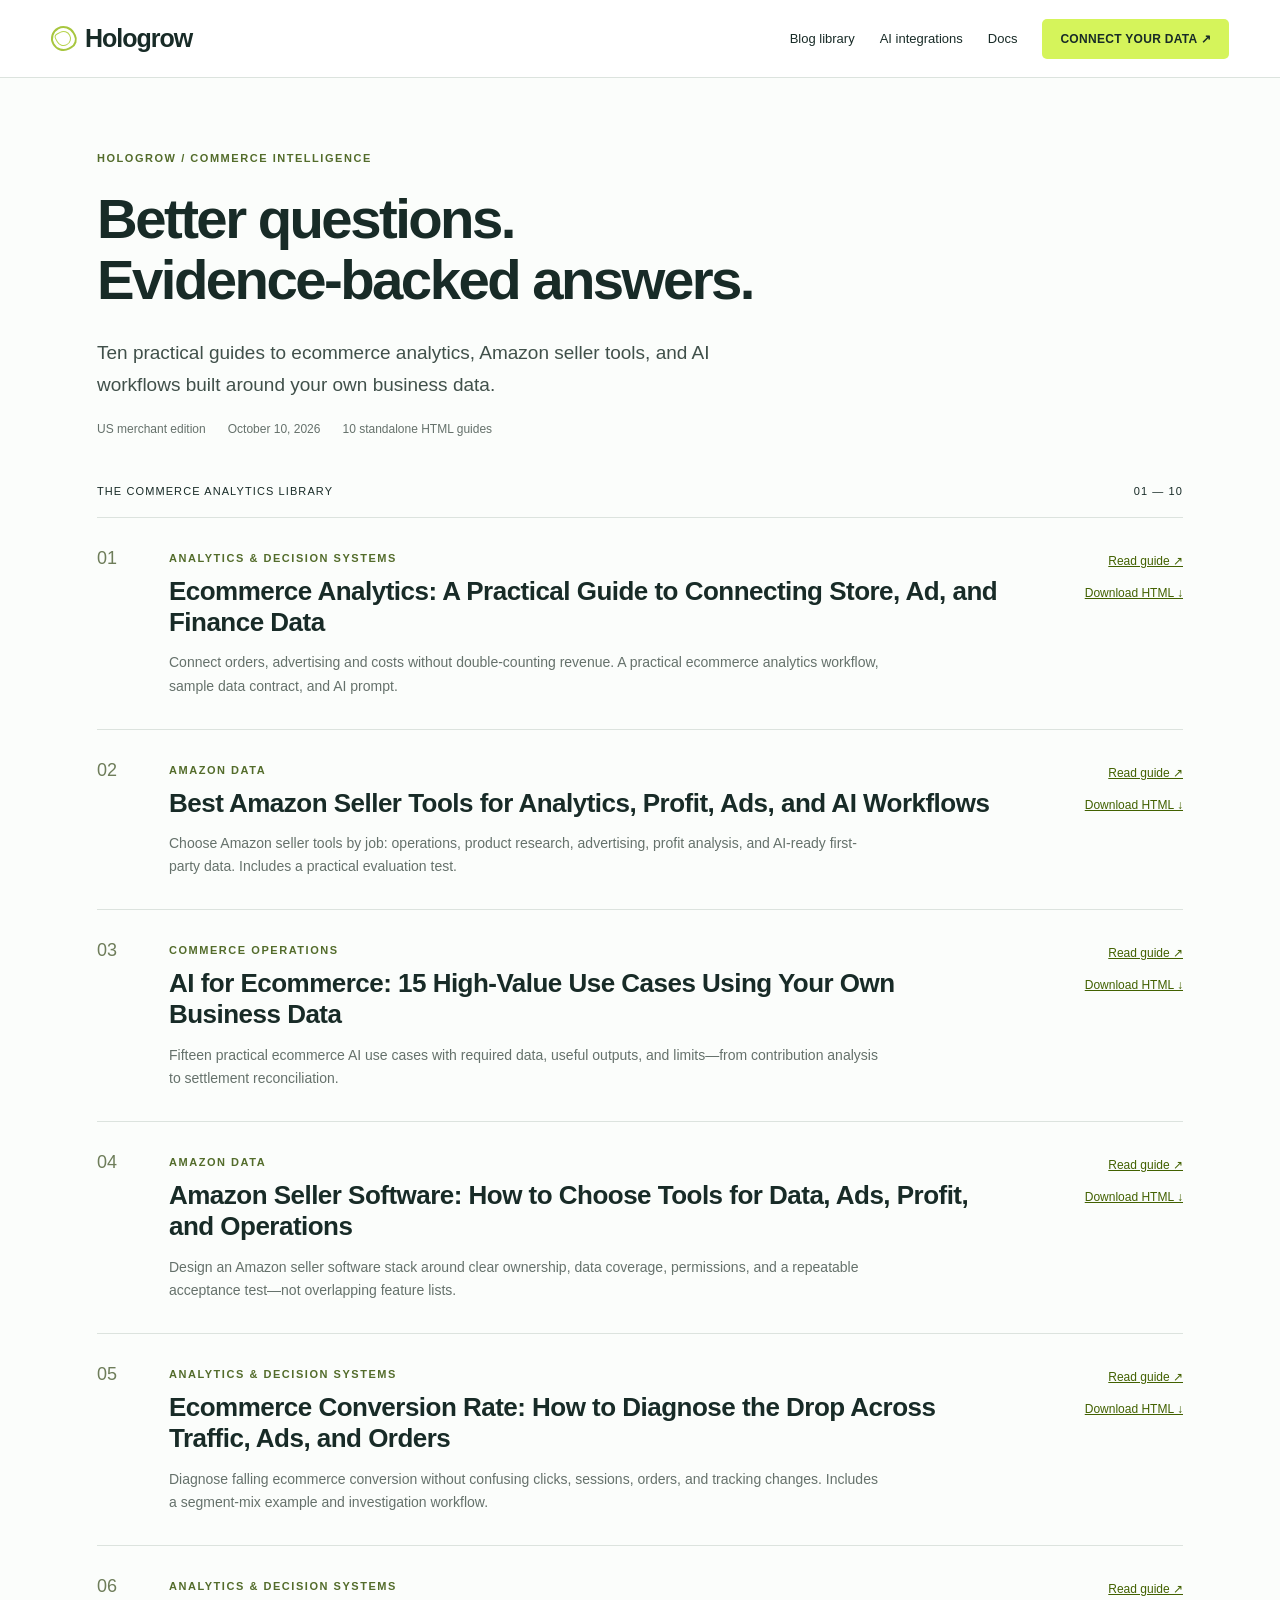
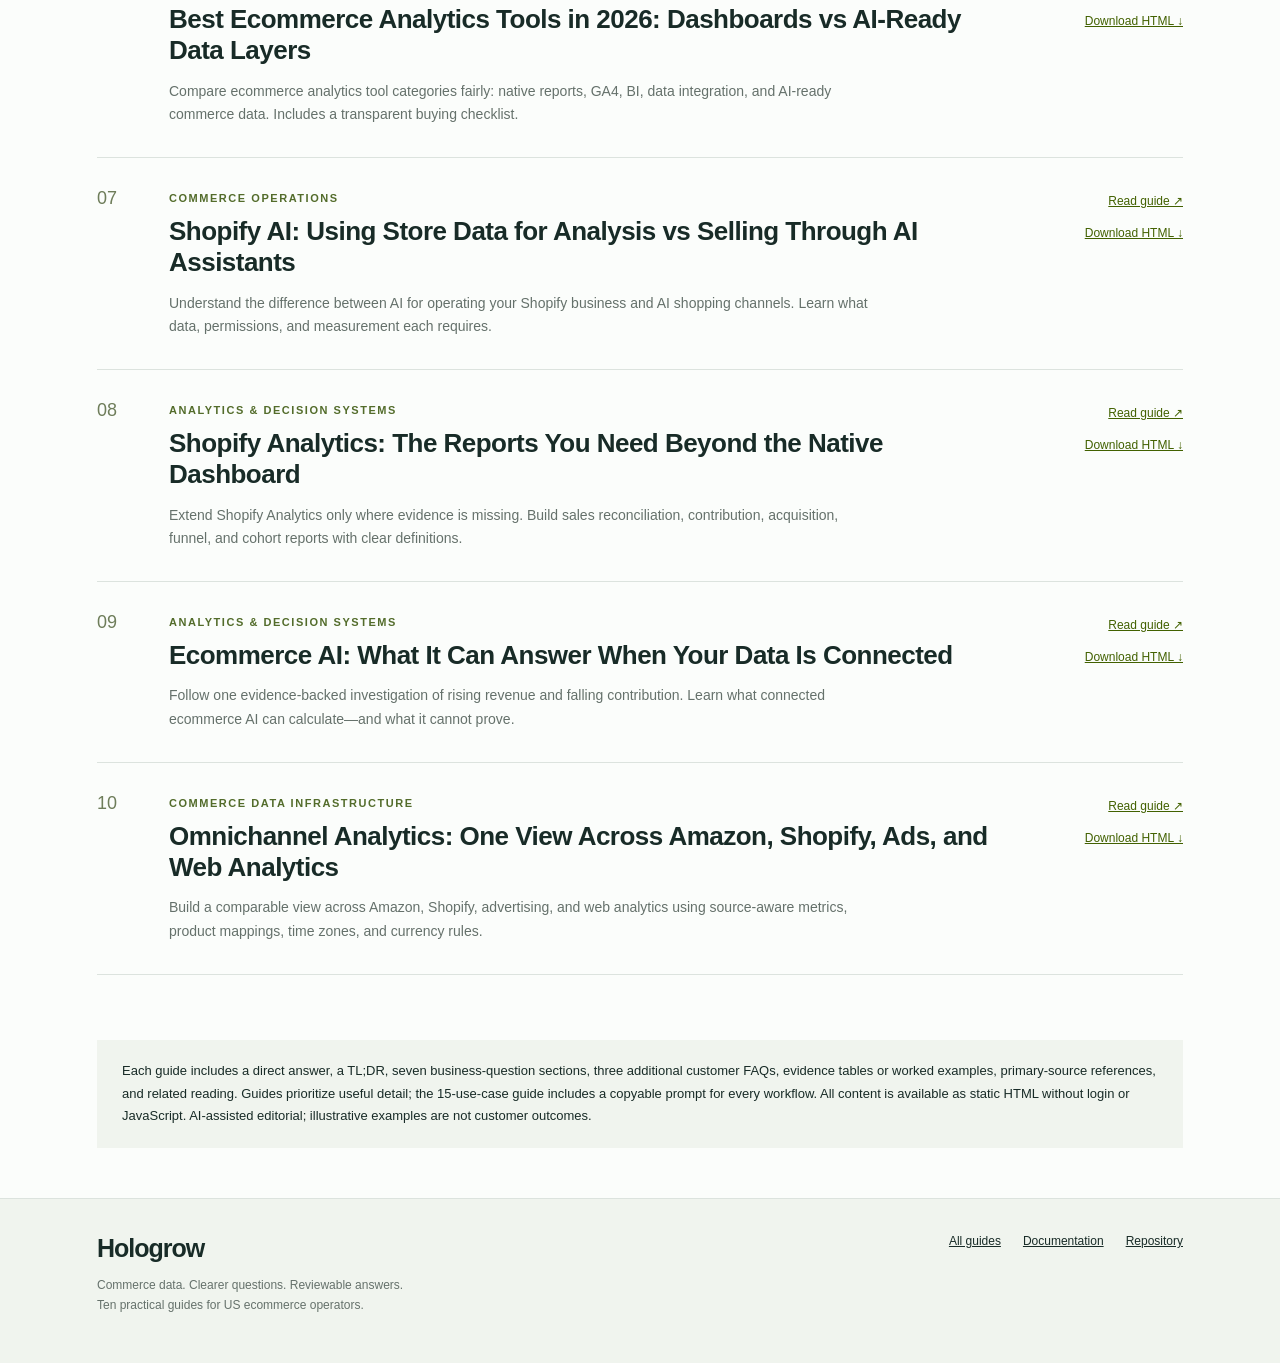
==== index.html @ 45c617a2 "Add individually copyable Hologrow prompts to all fifteen AI use cases" ====
<!doctype html>
<html lang="en-US"><head><meta charset="utf-8"><meta name="viewport" content="width=device-width,initial-scale=1"><title>Ecommerce Analytics &amp; AI: Ten Practical Guides | Hologrow</title><meta name="description" content="Ten Hologrow guides for US ecommerce merchants: analytics, Amazon and Shopify tools, contribution, conversion, and evidence-backed AI workflows."><meta name="robots" content="index,follow,max-image-preview:large"><meta name="theme-color" content="#d5f45b"><link rel="canonical" href="https://jacque-yu.github.io/hologrow-geo-blog/"><meta property="og:type" content="website"><meta property="og:title" content="Ecommerce Analytics &amp; AI: Ten Practical Guides"><meta property="og:description" content="Ten Hologrow guides for US ecommerce merchants: analytics, Amazon and Shopify tools, contribution, conversion, and evidence-backed AI workflows."><meta property="og:url" content="https://jacque-yu.github.io/hologrow-geo-blog/"><meta property="og:site_name" content="Hologrow Commerce Guides"><meta property="og:locale" content="en_US"><meta name="twitter:card" content="summary"><style>:root{--ink:#182b27;--text:#40504a;--muted:#65716b;--lime:#d5f45b;--paper:#fbfdfb;--line:#dce3de;--wash:#f0f4ee}
*{box-sizing:border-box}html{scroll-behavior:smooth;scroll-padding-top:100px}body{margin:0;background:var(--paper);color:var(--ink);font-family:Arial,Helvetica,sans-serif;-webkit-font-smoothing:antialiased}a{color:inherit}a:hover{color:#486500}a:focus-visible,button:focus-visible,summary:focus-visible,[tabindex]:focus-visible{outline:3px solid #6d8716;outline-offset:5px}a,button{-webkit-tap-highlight-color:transparent}.skip{position:absolute;top:-80px;left:16px;background:var(--lime);padding:14px;z-index:99}.skip:focus{top:12px}.site-header{height:78px;border-bottom:1px solid var(--line);background:rgba(255,255,255,.97);position:sticky;top:0;z-index:20}.nav{max-width:1250px;margin:auto;height:100%;display:flex;align-items:center;justify-content:space-between;padding:0 36px;gap:28px}.brand{font-size:25px;letter-spacing:-1px;font-weight:700;text-decoration:none;display:flex;align-items:center;gap:9px}.brand-mark{height:25px;width:25px;border:2px solid #a7c63e;border-radius:50% 50% 40% 50%;transform:rotate(-28deg);display:inline-block;position:relative}.brand-mark:after{content:"";position:absolute;inset:3px;border:1px solid #b7d44e;border-radius:4px 50% 50% 50%}.nav-links{display:flex;align-items:center;gap:25px;font-size:13px}.nav-links a{text-decoration:none}.button{display:inline-flex;align-items:center;justify-content:center;background:var(--lime);padding:13px 18px;border-radius:5px;font-size:12px;font-weight:700;text-decoration:none;letter-spacing:.025em}.button:hover{background:#c7e843;color:var(--ink)}.wrap{max-width:1170px;margin:auto;padding:0 42px}.breadcrumb{padding-top:35px;font-size:12px;color:var(--muted);display:flex;gap:10px;flex-wrap:wrap}.breadcrumb a{text-decoration:none}.article-head{padding:43px 0 32px;max-width:1010px}.eyebrow{text-transform:uppercase;letter-spacing:.14em;font-size:11px;font-weight:700;color:#536c2b}.tagline{display:flex;gap:10px;align-items:center;margin-bottom:20px;flex-wrap:wrap}.pill{font-size:11px;background:var(--wash);padding:7px 11px;border:1px solid var(--line);border-radius:30px}.series-number{margin-left:auto;color:var(--muted);font-size:12px;font-variant-numeric:tabular-nums}h1{font-size:clamp(35px,4.4vw,59px);line-height:1.09;letter-spacing:-.045em;font-weight:700;margin:0 0 26px}.meta{display:flex;gap:10px 22px;flex-wrap:wrap;color:var(--muted);font-size:12px;line-height:1.6}.answer{font-size:20px;line-height:1.65;max-width:900px;margin:27px 0 0;color:var(--text)}.cover{background:var(--wash);border:1px solid var(--line);border-radius:9px;margin:3px 0 44px;padding:29px 34px;overflow:hidden}.cover-top{display:flex;justify-content:space-between;gap:12px}.cover-tag{font-size:11px;letter-spacing:.08em;color:var(--muted)}.flow{display:grid;grid-template-columns:1fr 1fr 1fr;gap:20px;margin:30px 0 24px}.flow div{position:relative;border-top:2px solid #b1c697;padding:15px 0 0;min-height:65px;font-size:16px;font-weight:600}.flow small{display:block;font-size:10px;letter-spacing:.12em;margin-bottom:8px;color:var(--muted)}.flow-result{padding-top:19px;border-top:1px solid #d4ddce;display:flex;gap:13px;align-items:center;font-size:22px;font-weight:700;letter-spacing:-.02em}.flow-result span{background:var(--lime);border-radius:50%;width:32px;height:32px;display:inline-flex;align-items:center;justify-content:center;flex:none}.cover figcaption{font-size:11px;color:var(--muted);margin-top:14px}.reading-grid{display:grid;grid-template-columns:minmax(0,755px) 225px;gap:65px;align-items:start}.article-body{min-width:0;font-size:16px;line-height:1.85;color:var(--text)}.article-body p{margin:0 0 19px}.article-body a{color:#426100;text-decoration-thickness:1px;text-underline-offset:3px}.article-body a:hover{color:#1a3200}.takeaways{border-left:3px solid var(--lime);padding:0 0 0 22px;margin:0 0 44px}.takeaways h2{margin:0 0 12px;font-size:20px}.takeaways ul{margin:0;padding-left:19px}.takeaways li{padding-left:4px;margin:7px 0}.article-body h2{font-size:28px;line-height:1.25;letter-spacing:-.025em;margin:44px 0 20px;color:var(--ink)}.article-body h3{font-size:20px}.article-body section{scroll-margin-top:102px}.toc{position:sticky;top:102px;border-left:1px solid var(--line);padding-left:21px;font-size:12px;line-height:1.55;max-height:calc(100vh - 125px);overflow:auto}.toc strong{display:block;font-size:12px;margin-bottom:16px}.toc ol{padding:0;margin:0;list-style:none}.toc li{margin:0 0 14px}.toc a{color:var(--muted);text-decoration:none;display:block}.toc a:hover{color:var(--ink)}.toc-bottom{margin-top:22px;border-top:1px solid var(--line);padding-top:18px}.mobile-toc{display:none}.table-wrap{overflow-x:auto;max-width:100%;margin:24px 0}.table-wrap:focus{outline-offset:2px}table{border-collapse:collapse;width:100%;font-size:13px;line-height:1.6}caption{text-align:left;font-size:12px;font-weight:700;color:var(--muted);padding-bottom:11px}th,td{text-align:left;vertical-align:top;border:1px solid var(--line);padding:13px 14px}thead th{background:#eaf0e6;color:var(--ink);font-weight:700}tbody th{font-weight:600;min-width:140px;color:var(--ink)}tbody tr:nth-child(even){background:#f5f8f3}td{min-width:125px}.prompt{margin:28px 0;background:#edf3e3;border:1px solid #d6e1c6;border-radius:6px;padding:23px}.prompt .prompt-head{display:flex;gap:10px;justify-content:space-between;align-items:center;margin-bottom:15px}.prompt p{font-size:15px;line-height:1.8;margin:0}.copy{font:inherit;font-size:11px;border:1px solid #93a77b;background:transparent;color:var(--ink);border-radius:4px;padding:6px 10px;cursor:pointer;flex:none}.copy:hover{background:var(--lime)}.sources{border-top:1px solid var(--line);padding-top:20px;margin-top:38px}.sources h2{font-size:21px;margin:0 0 14px}.sources ul{font-size:13px;padding-left:18px;overflow-wrap:anywhere}.sources li{margin:8px 0}.editorial-note{font-size:12px;line-height:1.65;color:var(--muted);margin-top:23px}.cta{margin:45px 0 0;background:var(--ink);color:white;padding:28px;border-radius:7px}.cta h2{color:white;margin:0 0 11px;font-size:24px}.cta p{color:#dae4da;font-size:14px;line-height:1.7;margin-bottom:19px}.cta .button{color:var(--ink)}.related{border-top:1px solid var(--line);margin-top:60px;padding:38px 0 60px}.related h2{font-size:27px;letter-spacing:-.03em;margin:0 0 25px}.related-grid{display:grid;grid-template-columns:1fr 1fr;gap:35px}.related-card{text-decoration:none;border-top:3px solid var(--lime);padding-top:18px}.related-card .eyebrow{font-size:10px}.related-card h3{font-size:21px;line-height:1.3;letter-spacing:-.02em;margin:12px 0}.related-card p{font-size:13px;line-height:1.7;color:var(--muted)}.related-card span:last-child{font-size:12px}.site-footer{background:#f0f4ee;border-top:1px solid var(--line);padding:35px 0}.footer-inner{display:flex;justify-content:space-between;align-items:flex-start;gap:25px}.footer-inner p{max-width:430px;font-size:12px;color:var(--muted);line-height:1.7}.footer-links{display:flex;gap:22px;font-size:12px}.index-head{padding:70px 0 45px}.index-head h1{max-width:820px;margin-top:22px}.index-head p{max-width:650px;font-size:19px;line-height:1.7;color:var(--text)}.index-count{font-size:11px;letter-spacing:.1em;border-bottom:1px solid var(--line);padding-bottom:20px;display:flex;justify-content:space-between}.index-list{margin-bottom:65px}.index-row{display:grid;grid-template-columns:50px 1fr 150px;gap:22px;padding:30px 0;border-bottom:1px solid var(--line);align-items:start}.index-row .number{font-size:18px;color:#6e7d5a;font-variant-numeric:tabular-nums}.index-row h2{font-size:26px;line-height:1.2;letter-spacing:-.02em;margin:10px 0 13px}.index-row h2 a{text-decoration:none}.index-row p{font-size:14px;line-height:1.7;color:var(--muted);margin:0;max-width:710px}.index-actions{display:flex;flex-direction:column;align-items:flex-end;gap:18px;font-size:12px;padding-top:6px}.index-actions a{color:#426100}.index-note{background:var(--wash);padding:20px 25px;margin-bottom:50px;font-size:13px;line-height:1.75}
@media(min-width:1450px){.wrap{max-width:1240px}.reading-grid{grid-template-columns:minmax(0,800px) 245px;gap:85px}}
@media(max-width:1000px){.reading-grid{grid-template-columns:minmax(0,1fr);gap:0}.toc{display:none}.mobile-toc{display:block;border-block:1px solid var(--line);padding:16px 0;margin-bottom:30px;font-size:13px}.mobile-toc summary{cursor:pointer;font-weight:700}.mobile-toc ol{padding-left:21px;line-height:1.8}.mobile-toc li{margin:9px 0}.nav-links .desktop-link{display:none}.article-head{max-width:900px}.answer{font-size:18px}}
@media(max-width:600px){.site-header{height:66px}.nav{padding:0 20px;gap:15px}.brand{font-size:22px}.brand-mark{height:21px;width:21px}.nav-links{gap:14px}.nav-links>a:not(.button){display:none}.button{padding:11px 13px;font-size:10px}.wrap{padding:0 22px}.breadcrumb{padding-top:22px;font-size:11px}.article-head{padding:30px 0 25px}h1{font-size:36px;letter-spacing:-.04em;line-height:1.1}.tagline{gap:7px}.pill{font-size:10px}.series-number{margin-left:0}.meta{font-size:11px;gap:6px 14px}.answer{font-size:17px;line-height:1.65;margin-top:22px}.cover{padding:22px;margin-bottom:28px}.cover-top{flex-direction:column;gap:7px}.flow{gap:12px;margin:22px 0 18px}.flow div{font-size:12px;line-height:1.4}.flow small{font-size:9px}.flow-result{font-size:18px;line-height:1.3}.article-body{font-size:16px;line-height:1.8}.article-body h2{font-size:25px;margin-top:36px}.takeaways{padding-left:17px;margin-bottom:34px}table{font-size:12px}th,td{padding:11px}.prompt{padding:19px}.prompt .eyebrow{font-size:10px}.cta{padding:24px}.related-grid{grid-template-columns:1fr;gap:25px}.related{margin-top:40px;padding-bottom:38px}.footer-inner{flex-direction:column}.footer-links{flex-wrap:wrap}.index-head{padding:44px 0 30px}.index-head p{font-size:17px}.index-row{grid-template-columns:25px minmax(0,1fr);gap:15px;padding:26px 0}.index-row h2{font-size:23px}.index-actions{grid-column:2;align-items:flex-start;flex-direction:row;gap:24px;padding-top:0}.index-count{font-size:10px}.index-note{padding:18px}.sources ul{padding-left:16px}}
.tldr{margin:28px 0 0;padding:23px 27px;background:#f0f6df;border:1px solid #d4e2b5;border-left:4px solid #a2c435;border-radius:4px;max-width:900px;color:var(--text)}.tldr h2{margin:0 0 13px;font-size:13px;letter-spacing:.12em;color:var(--ink)}.tldr ul{padding-left:20px;margin:0;font-size:16px;line-height:1.7}.tldr li+li{margin-top:8px}.direct-answer{color:var(--ink)}.direct-answer strong{font-weight:600}.customer-faq{border-top:1px solid var(--line);margin-top:42px;padding-top:5px}.customer-faq h3{font-size:20px;line-height:1.4;margin:28px 0 12px;color:var(--ink)}@media(max-width:600px){.tldr{padding:19px 19px 19px 16px}.tldr ul{font-size:15px}.customer-faq h3{font-size:19px}}
@media(prefers-reduced-motion:reduce){html{scroll-behavior:auto}}
@media print{.site-header,.toc,.mobile-toc,.copy,.cta,.related,.site-footer,.cover{display:none}.reading-grid{display:block}.wrap{max-width:none;padding:0}.article-head{padding-top:20px}h1{font-size:32px}.article-body{font-size:11pt}a{color:inherit}.table-wrap{overflow:visible}section{break-inside:auto}thead{display:table-header-group}tr{break-inside:avoid}.answer{font-size:13pt}}
</style><script type="application/ld+json">{"@context":"https://schema.org","@graph":[{"@type":"CollectionPage","name":"Hologrow Commerce Analytics Guides","url":"https://jacque-yu.github.io/hologrow-geo-blog/","hasPart":[{"@type":"BlogPosting","name":"Ecommerce Analytics: A Practical Guide to Connecting Store, Ad, and Finance Data","url":"https://jacque-yu.github.io/hologrow-geo-blog/ecommerce-analytics.html"},{"@type":"BlogPosting","name":"Best Amazon Seller Tools for Analytics, Profit, Ads, and AI Workflows","url":"https://jacque-yu.github.io/hologrow-geo-blog/amazon-seller-tools.html"},{"@type":"BlogPosting","name":"AI for Ecommerce: 15 High-Value Use Cases Using Your Own Business Data","url":"https://jacque-yu.github.io/hologrow-geo-blog/ai-for-ecommerce.html"},{"@type":"BlogPosting","name":"Amazon Seller Software: How to Choose Tools for Data, Ads, Profit, and Operations","url":"https://jacque-yu.github.io/hologrow-geo-blog/amazon-seller-software.html"},{"@type":"BlogPosting","name":"Ecommerce Conversion Rate: How to Diagnose the Drop Across Traffic, Ads, and Orders","url":"https://jacque-yu.github.io/hologrow-geo-blog/ecommerce-conversion-rate.html"},{"@type":"BlogPosting","name":"Best Ecommerce Analytics Tools in 2026: Dashboards vs AI-Ready Data Layers","url":"https://jacque-yu.github.io/hologrow-geo-blog/ecommerce-analytics-tools.html"},{"@type":"BlogPosting","name":"Shopify AI: Using Store Data for Analysis vs Selling Through AI Assistants","url":"https://jacque-yu.github.io/hologrow-geo-blog/shopify-ai.html"},{"@type":"BlogPosting","name":"Shopify Analytics: The Reports You Need Beyond the Native Dashboard","url":"https://jacque-yu.github.io/hologrow-geo-blog/shopify-analytics.html"},{"@type":"BlogPosting","name":"Ecommerce AI: What It Can Answer When Your Data Is Connected","url":"https://jacque-yu.github.io/hologrow-geo-blog/ecommerce-ai.html"},{"@type":"BlogPosting","name":"Omnichannel Analytics: One View Across Amazon, Shopify, Ads, and Web Analytics","url":"https://jacque-yu.github.io/hologrow-geo-blog/omnichannel-analytics.html"}]}]}</script></head><body><a class="skip" href="#main">Skip to content</a><header class="site-header"><nav class="nav" aria-label="Main navigation"><a class="brand" href="https://www.hologrow.ai/" aria-label="Hologrow home"><span class="brand-mark" aria-hidden="true"></span>Hologrow</a><div class="nav-links"><a href="index.html">Blog library</a><a class="desktop-link" href="https://www.hologrow.ai/integration/ai/chatgpt">AI integrations</a><a class="desktop-link" href="https://docs.hologrow.ai/">Docs</a><a class="button" href="https://connector.hologrow.ai/">CONNECT YOUR DATA ↗</a></div></nav></header><main id="main" class="wrap"><header class="index-head"><span class="eyebrow">Hologrow / Commerce intelligence</span><h1>Better questions.<br>Evidence-backed answers.</h1><p>Ten practical guides to ecommerce analytics, Amazon seller tools, and AI workflows built around your own business data.</p><div class="meta"><span>US merchant edition</span><span>October 10, 2026</span><span>10 standalone HTML guides</span></div></header><div class="index-count"><span>THE COMMERCE ANALYTICS LIBRARY</span><span>01 — 10</span></div><div class="index-list"><article class="index-row"><span class="number">01</span><div><span class="eyebrow">Analytics &amp; Decision Systems</span><h2><a href="ecommerce-analytics.html">Ecommerce Analytics: A Practical Guide to Connecting Store, Ad, and Finance Data</a></h2><p>Connect orders, advertising and costs without double-counting revenue. A practical ecommerce analytics workflow, sample data contract, and AI prompt.</p></div><div class="index-actions"><a href="ecommerce-analytics.html">Read guide ↗</a><a href="ecommerce-analytics.html" download>Download HTML ↓</a></div></article><article class="index-row"><span class="number">02</span><div><span class="eyebrow">Amazon Data</span><h2><a href="amazon-seller-tools.html">Best Amazon Seller Tools for Analytics, Profit, Ads, and AI Workflows</a></h2><p>Choose Amazon seller tools by job: operations, product research, advertising, profit analysis, and AI-ready first-party data. Includes a practical evaluation test.</p></div><div class="index-actions"><a href="amazon-seller-tools.html">Read guide ↗</a><a href="amazon-seller-tools.html" download>Download HTML ↓</a></div></article><article class="index-row"><span class="number">03</span><div><span class="eyebrow">Commerce Operations</span><h2><a href="ai-for-ecommerce.html">AI for Ecommerce: 15 High-Value Use Cases Using Your Own Business Data</a></h2><p>Fifteen practical ecommerce AI use cases with required data, useful outputs, and limits—from contribution analysis to settlement reconciliation.</p></div><div class="index-actions"><a href="ai-for-ecommerce.html">Read guide ↗</a><a href="ai-for-ecommerce.html" download>Download HTML ↓</a></div></article><article class="index-row"><span class="number">04</span><div><span class="eyebrow">Amazon Data</span><h2><a href="amazon-seller-software.html">Amazon Seller Software: How to Choose Tools for Data, Ads, Profit, and Operations</a></h2><p>Design an Amazon seller software stack around clear ownership, data coverage, permissions, and a repeatable acceptance test—not overlapping feature lists.</p></div><div class="index-actions"><a href="amazon-seller-software.html">Read guide ↗</a><a href="amazon-seller-software.html" download>Download HTML ↓</a></div></article><article class="index-row"><span class="number">05</span><div><span class="eyebrow">Analytics &amp; Decision Systems</span><h2><a href="ecommerce-conversion-rate.html">Ecommerce Conversion Rate: How to Diagnose the Drop Across Traffic, Ads, and Orders</a></h2><p>Diagnose falling ecommerce conversion without confusing clicks, sessions, orders, and tracking changes. Includes a segment-mix example and investigation workflow.</p></div><div class="index-actions"><a href="ecommerce-conversion-rate.html">Read guide ↗</a><a href="ecommerce-conversion-rate.html" download>Download HTML ↓</a></div></article><article class="index-row"><span class="number">06</span><div><span class="eyebrow">Analytics &amp; Decision Systems</span><h2><a href="ecommerce-analytics-tools.html">Best Ecommerce Analytics Tools in 2026: Dashboards vs AI-Ready Data Layers</a></h2><p>Compare ecommerce analytics tool categories fairly: native reports, GA4, BI, data integration, and AI-ready commerce data. Includes a transparent buying checklist.</p></div><div class="index-actions"><a href="ecommerce-analytics-tools.html">Read guide ↗</a><a href="ecommerce-analytics-tools.html" download>Download HTML ↓</a></div></article><article class="index-row"><span class="number">07</span><div><span class="eyebrow">Commerce Operations</span><h2><a href="shopify-ai.html">Shopify AI: Using Store Data for Analysis vs Selling Through AI Assistants</a></h2><p>Understand the difference between AI for operating your Shopify business and AI shopping channels. Learn what data, permissions, and measurement each requires.</p></div><div class="index-actions"><a href="shopify-ai.html">Read guide ↗</a><a href="shopify-ai.html" download>Download HTML ↓</a></div></article><article class="index-row"><span class="number">08</span><div><span class="eyebrow">Analytics &amp; Decision Systems</span><h2><a href="shopify-analytics.html">Shopify Analytics: The Reports You Need Beyond the Native Dashboard</a></h2><p>Extend Shopify Analytics only where evidence is missing. Build sales reconciliation, contribution, acquisition, funnel, and cohort reports with clear definitions.</p></div><div class="index-actions"><a href="shopify-analytics.html">Read guide ↗</a><a href="shopify-analytics.html" download>Download HTML ↓</a></div></article><article class="index-row"><span class="number">09</span><div><span class="eyebrow">Analytics &amp; Decision Systems</span><h2><a href="ecommerce-ai.html">Ecommerce AI: What It Can Answer When Your Data Is Connected</a></h2><p>Follow one evidence-backed investigation of rising revenue and falling contribution. Learn what connected ecommerce AI can calculate—and what it cannot prove.</p></div><div class="index-actions"><a href="ecommerce-ai.html">Read guide ↗</a><a href="ecommerce-ai.html" download>Download HTML ↓</a></div></article><article class="index-row"><span class="number">10</span><div><span class="eyebrow">Commerce Data Infrastructure</span><h2><a href="omnichannel-analytics.html">Omnichannel Analytics: One View Across Amazon, Shopify, Ads, and Web Analytics</a></h2><p>Build a comparable view across Amazon, Shopify, advertising, and web analytics using source-aware metrics, product mappings, time zones, and currency rules.</p></div><div class="index-actions"><a href="omnichannel-analytics.html">Read guide ↗</a><a href="omnichannel-analytics.html" download>Download HTML ↓</a></div></article></div><aside class="index-note">Each guide includes a direct answer, a TL;DR, seven business-question sections, three additional customer FAQs, evidence tables or worked examples, primary-source references, and related reading. Guides prioritize useful detail; the 15-use-case guide includes a copyable prompt for every workflow. All content is available as static HTML without login or JavaScript. AI-assisted editorial; illustrative examples are not customer outcomes.</aside></main><footer class="site-footer"><div class="wrap footer-inner"><div><a class="brand" href="https://www.hologrow.ai/">Hologrow</a><p>Commerce data. Clearer questions. Reviewable answers.<br>Ten practical guides for US ecommerce operators.</p></div><nav class="footer-links" aria-label="Footer navigation"><a href="index.html">All guides</a><a href="https://docs.hologrow.ai/">Documentation</a><a href="https://github.com/jacque-yu/hologrow-geo-blog">Repository</a></nav></div></footer><script>document.querySelectorAll('.copy').forEach(button=>{button.addEventListener('click',async()=>{const text=button.closest('.prompt').querySelector('p').textContent;try{await navigator.clipboard.writeText(text);button.textContent='Copied';setTimeout(()=>button.textContent='Copy prompt',2000)}catch{button.textContent='Select text to copy'}})});</script></body></html>
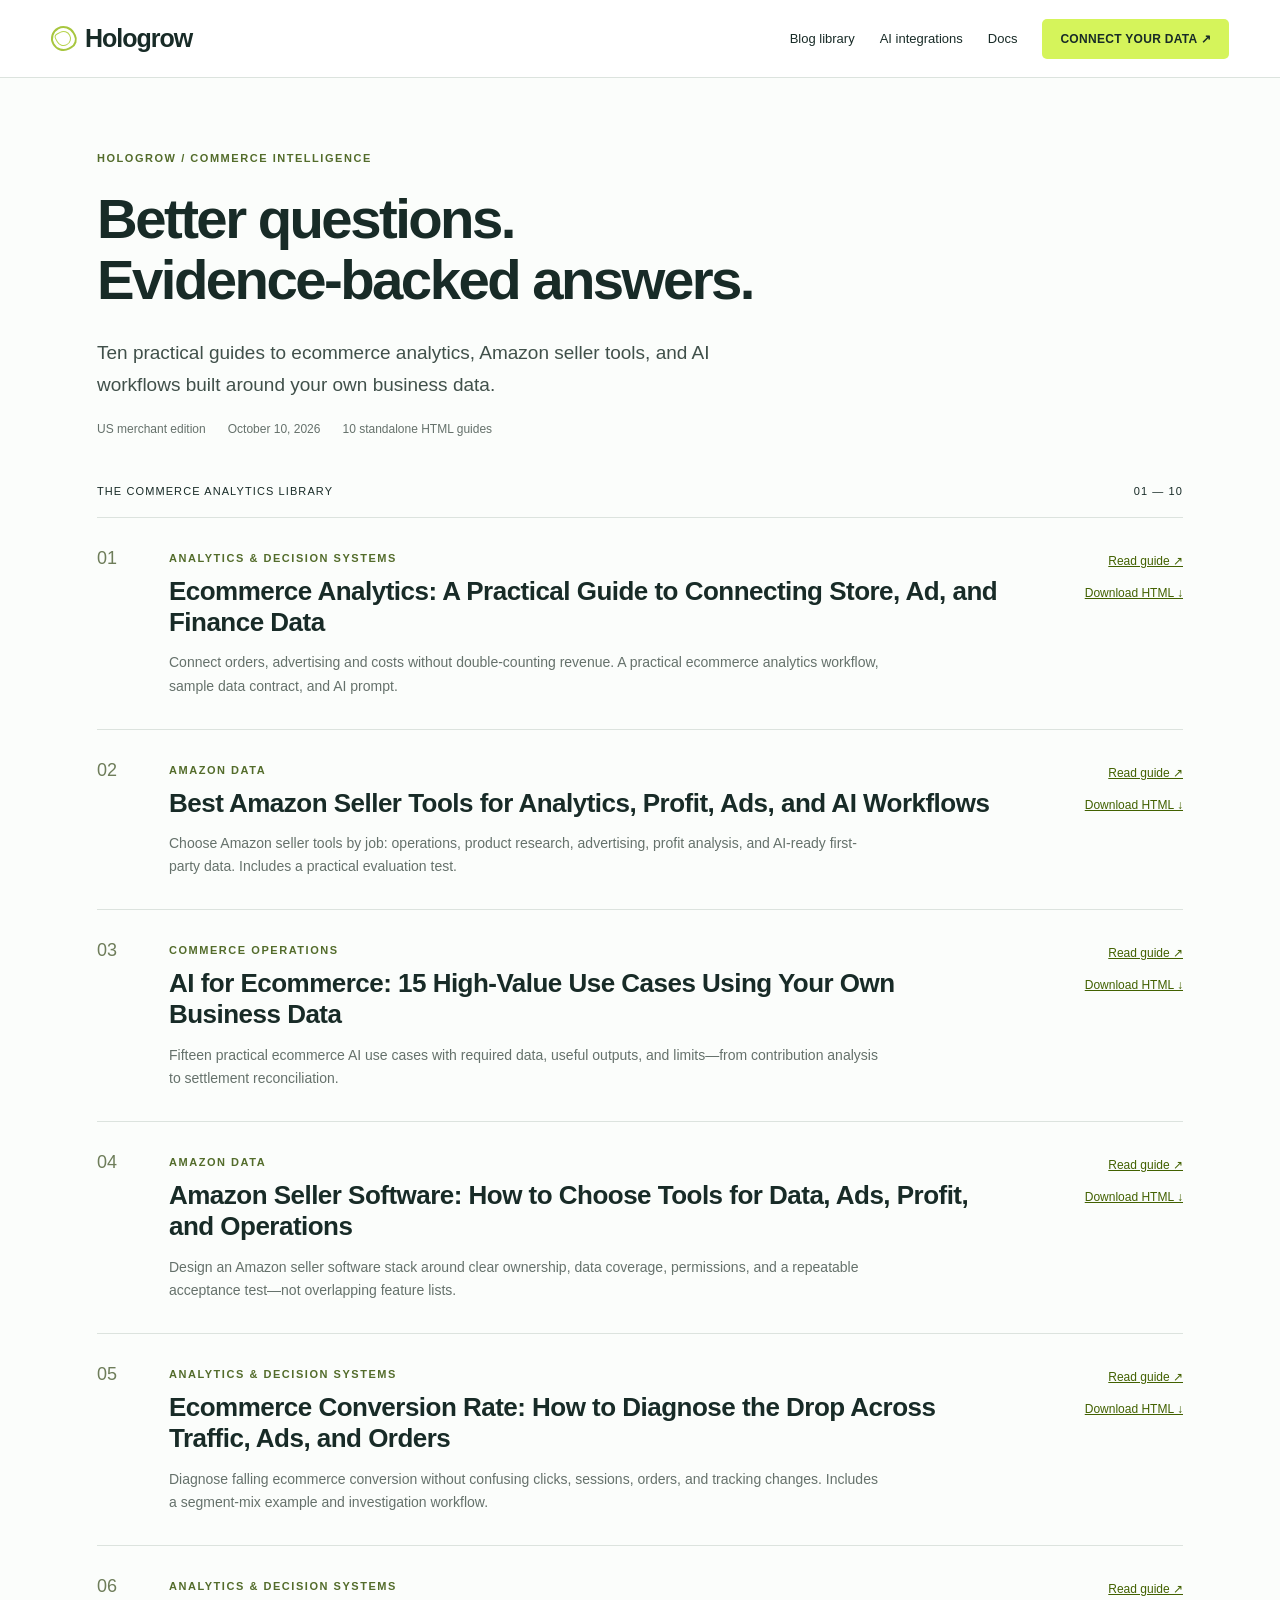
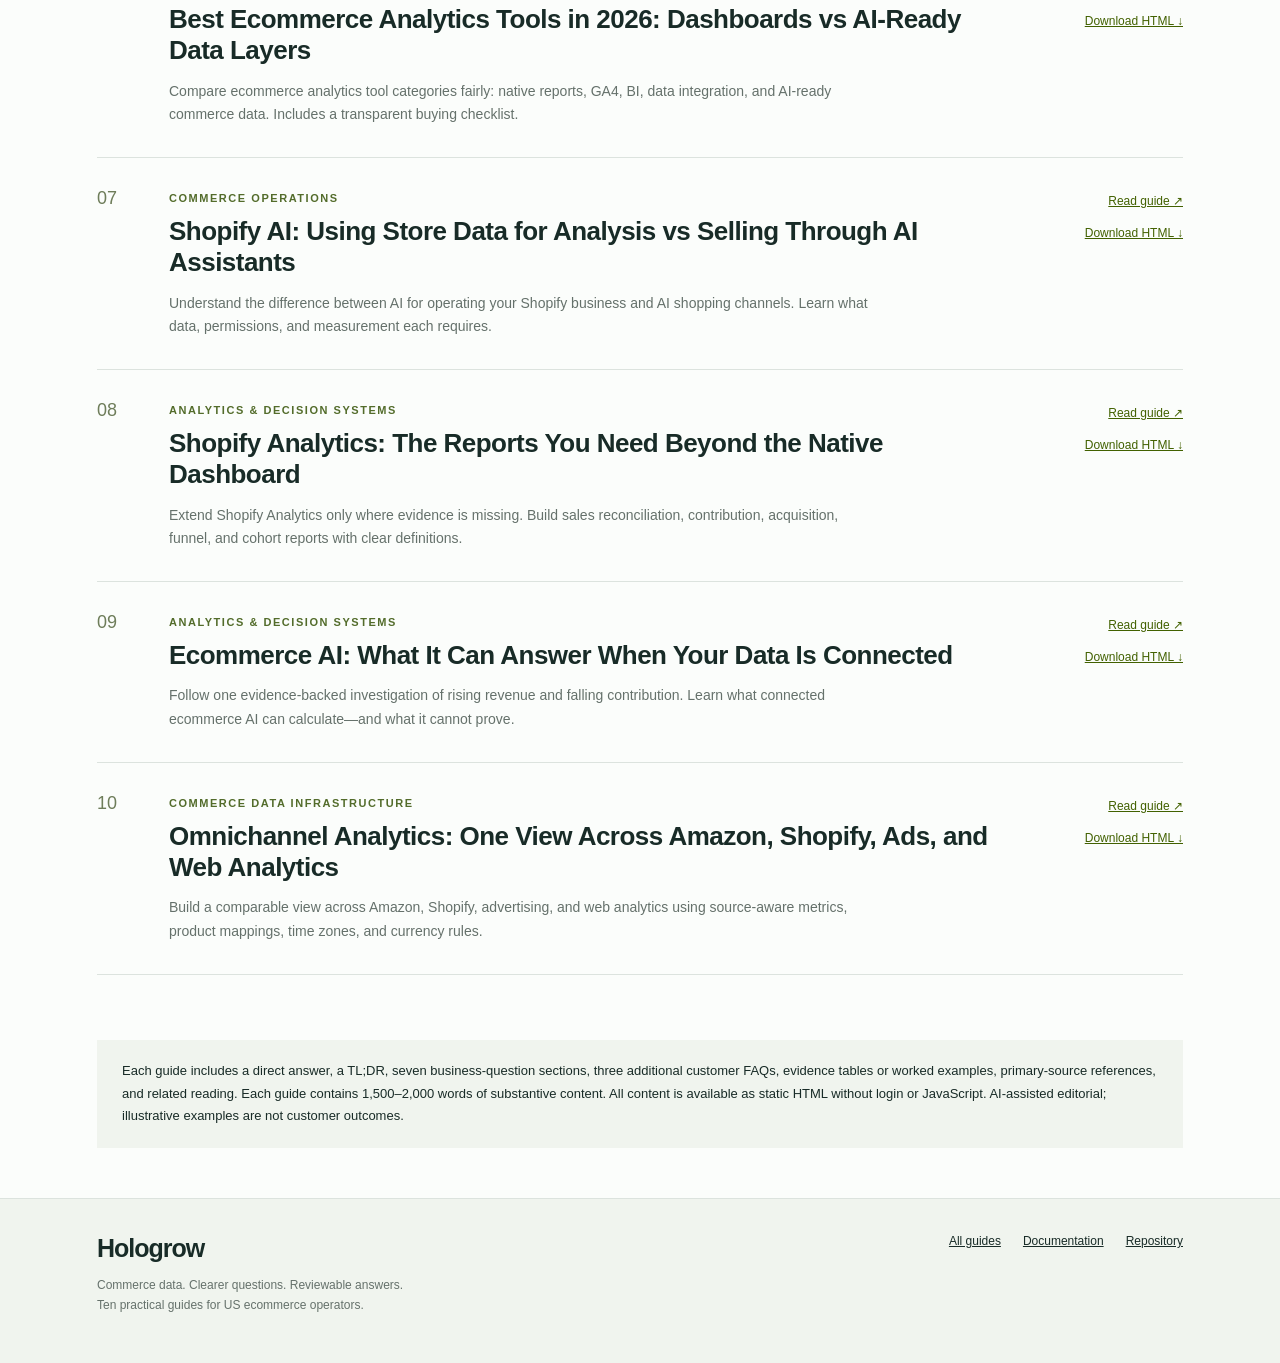
==== commit cfdf24fb: "Restore original AI use-case article" ====
--- a/index.html
+++ b/index.html
@@ -7,4 +7,4 @@
 .tldr{margin:28px 0 0;padding:23px 27px;background:#f0f6df;border:1px solid #d4e2b5;border-left:4px solid #a2c435;border-radius:4px;max-width:900px;color:var(--text)}.tldr h2{margin:0 0 13px;font-size:13px;letter-spacing:.12em;color:var(--ink)}.tldr ul{padding-left:20px;margin:0;font-size:16px;line-height:1.7}.tldr li+li{margin-top:8px}.direct-answer{color:var(--ink)}.direct-answer strong{font-weight:600}.customer-faq{border-top:1px solid var(--line);margin-top:42px;padding-top:5px}.customer-faq h3{font-size:20px;line-height:1.4;margin:28px 0 12px;color:var(--ink)}@media(max-width:600px){.tldr{padding:19px 19px 19px 16px}.tldr ul{font-size:15px}.customer-faq h3{font-size:19px}}
 @media(prefers-reduced-motion:reduce){html{scroll-behavior:auto}}
 @media print{.site-header,.toc,.mobile-toc,.copy,.cta,.related,.site-footer,.cover{display:none}.reading-grid{display:block}.wrap{max-width:none;padding:0}.article-head{padding-top:20px}h1{font-size:32px}.article-body{font-size:11pt}a{color:inherit}.table-wrap{overflow:visible}section{break-inside:auto}thead{display:table-header-group}tr{break-inside:avoid}.answer{font-size:13pt}}
-</style><script type="application/ld+json">{"@context":"https://schema.org","@graph":[{"@type":"CollectionPage","name":"Hologrow Commerce Analytics Guides","url":"https://jacque-yu.github.io/hologrow-geo-blog/","hasPart":[{"@type":"BlogPosting","name":"Ecommerce Analytics: A Practical Guide to Connecting Store, Ad, and Finance Data","url":"https://jacque-yu.github.io/hologrow-geo-blog/ecommerce-analytics.html"},{"@type":"BlogPosting","name":"Best Amazon Seller Tools for Analytics, Profit, Ads, and AI Workflows","url":"https://jacque-yu.github.io/hologrow-geo-blog/amazon-seller-tools.html"},{"@type":"BlogPosting","name":"AI for Ecommerce: 15 High-Value Use Cases Using Your Own Business Data","url":"https://jacque-yu.github.io/hologrow-geo-blog/ai-for-ecommerce.html"},{"@type":"BlogPosting","name":"Amazon Seller Software: How to Choose Tools for Data, Ads, Profit, and Operations","url":"https://jacque-yu.github.io/hologrow-geo-blog/amazon-seller-software.html"},{"@type":"BlogPosting","name":"Ecommerce Conversion Rate: How to Diagnose the Drop Across Traffic, Ads, and Orders","url":"https://jacque-yu.github.io/hologrow-geo-blog/ecommerce-conversion-rate.html"},{"@type":"BlogPosting","name":"Best Ecommerce Analytics Tools in 2026: Dashboards vs AI-Ready Data Layers","url":"https://jacque-yu.github.io/hologrow-geo-blog/ecommerce-analytics-tools.html"},{"@type":"BlogPosting","name":"Shopify AI: Using Store Data for Analysis vs Selling Through AI Assistants","url":"https://jacque-yu.github.io/hologrow-geo-blog/shopify-ai.html"},{"@type":"BlogPosting","name":"Shopify Analytics: The Reports You Need Beyond the Native Dashboard","url":"https://jacque-yu.github.io/hologrow-geo-blog/shopify-analytics.html"},{"@type":"BlogPosting","name":"Ecommerce AI: What It Can Answer When Your Data Is Connected","url":"https://jacque-yu.github.io/hologrow-geo-blog/ecommerce-ai.html"},{"@type":"BlogPosting","name":"Omnichannel Analytics: One View Across Amazon, Shopify, Ads, and Web Analytics","url":"https://jacque-yu.github.io/hologrow-geo-blog/omnichannel-analytics.html"}]}]}</script></head><body><a class="skip" href="#main">Skip to content</a><header class="site-header"><nav class="nav" aria-label="Main navigation"><a class="brand" href="https://www.hologrow.ai/" aria-label="Hologrow home"><span class="brand-mark" aria-hidden="true"></span>Hologrow</a><div class="nav-links"><a href="index.html">Blog library</a><a class="desktop-link" href="https://www.hologrow.ai/integration/ai/chatgpt">AI integrations</a><a class="desktop-link" href="https://docs.hologrow.ai/">Docs</a><a class="button" href="https://connector.hologrow.ai/">CONNECT YOUR DATA ↗</a></div></nav></header><main id="main" class="wrap"><header class="index-head"><span class="eyebrow">Hologrow / Commerce intelligence</span><h1>Better questions.<br>Evidence-backed answers.</h1><p>Ten practical guides to ecommerce analytics, Amazon seller tools, and AI workflows built around your own business data.</p><div class="meta"><span>US merchant edition</span><span>October 10, 2026</span><span>10 standalone HTML guides</span></div></header><div class="index-count"><span>THE COMMERCE ANALYTICS LIBRARY</span><span>01 — 10</span></div><div class="index-list"><article class="index-row"><span class="number">01</span><div><span class="eyebrow">Analytics &amp; Decision Systems</span><h2><a href="ecommerce-analytics.html">Ecommerce Analytics: A Practical Guide to Connecting Store, Ad, and Finance Data</a></h2><p>Connect orders, advertising and costs without double-counting revenue. A practical ecommerce analytics workflow, sample data contract, and AI prompt.</p></div><div class="index-actions"><a href="ecommerce-analytics.html">Read guide ↗</a><a href="ecommerce-analytics.html" download>Download HTML ↓</a></div></article><article class="index-row"><span class="number">02</span><div><span class="eyebrow">Amazon Data</span><h2><a href="amazon-seller-tools.html">Best Amazon Seller Tools for Analytics, Profit, Ads, and AI Workflows</a></h2><p>Choose Amazon seller tools by job: operations, product research, advertising, profit analysis, and AI-ready first-party data. Includes a practical evaluation test.</p></div><div class="index-actions"><a href="amazon-seller-tools.html">Read guide ↗</a><a href="amazon-seller-tools.html" download>Download HTML ↓</a></div></article><article class="index-row"><span class="number">03</span><div><span class="eyebrow">Commerce Operations</span><h2><a href="ai-for-ecommerce.html">AI for Ecommerce: 15 High-Value Use Cases Using Your Own Business Data</a></h2><p>Fifteen practical ecommerce AI use cases with required data, useful outputs, and limits—from contribution analysis to settlement reconciliation.</p></div><div class="index-actions"><a href="ai-for-ecommerce.html">Read guide ↗</a><a href="ai-for-ecommerce.html" download>Download HTML ↓</a></div></article><article class="index-row"><span class="number">04</span><div><span class="eyebrow">Amazon Data</span><h2><a href="amazon-seller-software.html">Amazon Seller Software: How to Choose Tools for Data, Ads, Profit, and Operations</a></h2><p>Design an Amazon seller software stack around clear ownership, data coverage, permissions, and a repeatable acceptance test—not overlapping feature lists.</p></div><div class="index-actions"><a href="amazon-seller-software.html">Read guide ↗</a><a href="amazon-seller-software.html" download>Download HTML ↓</a></div></article><article class="index-row"><span class="number">05</span><div><span class="eyebrow">Analytics &amp; Decision Systems</span><h2><a href="ecommerce-conversion-rate.html">Ecommerce Conversion Rate: How to Diagnose the Drop Across Traffic, Ads, and Orders</a></h2><p>Diagnose falling ecommerce conversion without confusing clicks, sessions, orders, and tracking changes. Includes a segment-mix example and investigation workflow.</p></div><div class="index-actions"><a href="ecommerce-conversion-rate.html">Read guide ↗</a><a href="ecommerce-conversion-rate.html" download>Download HTML ↓</a></div></article><article class="index-row"><span class="number">06</span><div><span class="eyebrow">Analytics &amp; Decision Systems</span><h2><a href="ecommerce-analytics-tools.html">Best Ecommerce Analytics Tools in 2026: Dashboards vs AI-Ready Data Layers</a></h2><p>Compare ecommerce analytics tool categories fairly: native reports, GA4, BI, data integration, and AI-ready commerce data. Includes a transparent buying checklist.</p></div><div class="index-actions"><a href="ecommerce-analytics-tools.html">Read guide ↗</a><a href="ecommerce-analytics-tools.html" download>Download HTML ↓</a></div></article><article class="index-row"><span class="number">07</span><div><span class="eyebrow">Commerce Operations</span><h2><a href="shopify-ai.html">Shopify AI: Using Store Data for Analysis vs Selling Through AI Assistants</a></h2><p>Understand the difference between AI for operating your Shopify business and AI shopping channels. Learn what data, permissions, and measurement each requires.</p></div><div class="index-actions"><a href="shopify-ai.html">Read guide ↗</a><a href="shopify-ai.html" download>Download HTML ↓</a></div></article><article class="index-row"><span class="number">08</span><div><span class="eyebrow">Analytics &amp; Decision Systems</span><h2><a href="shopify-analytics.html">Shopify Analytics: The Reports You Need Beyond the Native Dashboard</a></h2><p>Extend Shopify Analytics only where evidence is missing. Build sales reconciliation, contribution, acquisition, funnel, and cohort reports with clear definitions.</p></div><div class="index-actions"><a href="shopify-analytics.html">Read guide ↗</a><a href="shopify-analytics.html" download>Download HTML ↓</a></div></article><article class="index-row"><span class="number">09</span><div><span class="eyebrow">Analytics &amp; Decision Systems</span><h2><a href="ecommerce-ai.html">Ecommerce AI: What It Can Answer When Your Data Is Connected</a></h2><p>Follow one evidence-backed investigation of rising revenue and falling contribution. Learn what connected ecommerce AI can calculate—and what it cannot prove.</p></div><div class="index-actions"><a href="ecommerce-ai.html">Read guide ↗</a><a href="ecommerce-ai.html" download>Download HTML ↓</a></div></article><article class="index-row"><span class="number">10</span><div><span class="eyebrow">Commerce Data Infrastructure</span><h2><a href="omnichannel-analytics.html">Omnichannel Analytics: One View Across Amazon, Shopify, Ads, and Web Analytics</a></h2><p>Build a comparable view across Amazon, Shopify, advertising, and web analytics using source-aware metrics, product mappings, time zones, and currency rules.</p></div><div class="index-actions"><a href="omnichannel-analytics.html">Read guide ↗</a><a href="omnichannel-analytics.html" download>Download HTML ↓</a></div></article></div><aside class="index-note">Each guide includes a direct answer, a TL;DR, seven business-question sections, three additional customer FAQs, evidence tables or worked examples, primary-source references, and related reading. Guides prioritize useful detail; the 15-use-case guide includes a copyable prompt for every workflow. All content is available as static HTML without login or JavaScript. AI-assisted editorial; illustrative examples are not customer outcomes.</aside></main><footer class="site-footer"><div class="wrap footer-inner"><div><a class="brand" href="https://www.hologrow.ai/">Hologrow</a><p>Commerce data. Clearer questions. Reviewable answers.<br>Ten practical guides for US ecommerce operators.</p></div><nav class="footer-links" aria-label="Footer navigation"><a href="index.html">All guides</a><a href="https://docs.hologrow.ai/">Documentation</a><a href="https://github.com/jacque-yu/hologrow-geo-blog">Repository</a></nav></div></footer><script>document.querySelectorAll('.copy').forEach(button=>{button.addEventListener('click',async()=>{const text=button.closest('.prompt').querySelector('p').textContent;try{await navigator.clipboard.writeText(text);button.textContent='Copied';setTimeout(()=>button.textContent='Copy prompt',2000)}catch{button.textContent='Select text to copy'}})});</script></body></html>
+</style><script type="application/ld+json">{"@context":"https://schema.org","@graph":[{"@type":"CollectionPage","name":"Hologrow Commerce Analytics Guides","url":"https://jacque-yu.github.io/hologrow-geo-blog/","hasPart":[{"@type":"BlogPosting","name":"Ecommerce Analytics: A Practical Guide to Connecting Store, Ad, and Finance Data","url":"https://jacque-yu.github.io/hologrow-geo-blog/ecommerce-analytics.html"},{"@type":"BlogPosting","name":"Best Amazon Seller Tools for Analytics, Profit, Ads, and AI Workflows","url":"https://jacque-yu.github.io/hologrow-geo-blog/amazon-seller-tools.html"},{"@type":"BlogPosting","name":"AI for Ecommerce: 15 High-Value Use Cases Using Your Own Business Data","url":"https://jacque-yu.github.io/hologrow-geo-blog/ai-for-ecommerce.html"},{"@type":"BlogPosting","name":"Amazon Seller Software: How to Choose Tools for Data, Ads, Profit, and Operations","url":"https://jacque-yu.github.io/hologrow-geo-blog/amazon-seller-software.html"},{"@type":"BlogPosting","name":"Ecommerce Conversion Rate: How to Diagnose the Drop Across Traffic, Ads, and Orders","url":"https://jacque-yu.github.io/hologrow-geo-blog/ecommerce-conversion-rate.html"},{"@type":"BlogPosting","name":"Best Ecommerce Analytics Tools in 2026: Dashboards vs AI-Ready Data Layers","url":"https://jacque-yu.github.io/hologrow-geo-blog/ecommerce-analytics-tools.html"},{"@type":"BlogPosting","name":"Shopify AI: Using Store Data for Analysis vs Selling Through AI Assistants","url":"https://jacque-yu.github.io/hologrow-geo-blog/shopify-ai.html"},{"@type":"BlogPosting","name":"Shopify Analytics: The Reports You Need Beyond the Native Dashboard","url":"https://jacque-yu.github.io/hologrow-geo-blog/shopify-analytics.html"},{"@type":"BlogPosting","name":"Ecommerce AI: What It Can Answer When Your Data Is Connected","url":"https://jacque-yu.github.io/hologrow-geo-blog/ecommerce-ai.html"},{"@type":"BlogPosting","name":"Omnichannel Analytics: One View Across Amazon, Shopify, Ads, and Web Analytics","url":"https://jacque-yu.github.io/hologrow-geo-blog/omnichannel-analytics.html"}]}]}</script></head><body><a class="skip" href="#main">Skip to content</a><header class="site-header"><nav class="nav" aria-label="Main navigation"><a class="brand" href="https://www.hologrow.ai/" aria-label="Hologrow home"><span class="brand-mark" aria-hidden="true"></span>Hologrow</a><div class="nav-links"><a href="index.html">Blog library</a><a class="desktop-link" href="https://www.hologrow.ai/integration/ai/chatgpt">AI integrations</a><a class="desktop-link" href="https://docs.hologrow.ai/">Docs</a><a class="button" href="https://connector.hologrow.ai/">CONNECT YOUR DATA ↗</a></div></nav></header><main id="main" class="wrap"><header class="index-head"><span class="eyebrow">Hologrow / Commerce intelligence</span><h1>Better questions.<br>Evidence-backed answers.</h1><p>Ten practical guides to ecommerce analytics, Amazon seller tools, and AI workflows built around your own business data.</p><div class="meta"><span>US merchant edition</span><span>October 10, 2026</span><span>10 standalone HTML guides</span></div></header><div class="index-count"><span>THE COMMERCE ANALYTICS LIBRARY</span><span>01 — 10</span></div><div class="index-list"><article class="index-row"><span class="number">01</span><div><span class="eyebrow">Analytics &amp; Decision Systems</span><h2><a href="ecommerce-analytics.html">Ecommerce Analytics: A Practical Guide to Connecting Store, Ad, and Finance Data</a></h2><p>Connect orders, advertising and costs without double-counting revenue. A practical ecommerce analytics workflow, sample data contract, and AI prompt.</p></div><div class="index-actions"><a href="ecommerce-analytics.html">Read guide ↗</a><a href="ecommerce-analytics.html" download>Download HTML ↓</a></div></article><article class="index-row"><span class="number">02</span><div><span class="eyebrow">Amazon Data</span><h2><a href="amazon-seller-tools.html">Best Amazon Seller Tools for Analytics, Profit, Ads, and AI Workflows</a></h2><p>Choose Amazon seller tools by job: operations, product research, advertising, profit analysis, and AI-ready first-party data. Includes a practical evaluation test.</p></div><div class="index-actions"><a href="amazon-seller-tools.html">Read guide ↗</a><a href="amazon-seller-tools.html" download>Download HTML ↓</a></div></article><article class="index-row"><span class="number">03</span><div><span class="eyebrow">Commerce Operations</span><h2><a href="ai-for-ecommerce.html">AI for Ecommerce: 15 High-Value Use Cases Using Your Own Business Data</a></h2><p>Fifteen practical ecommerce AI use cases with required data, useful outputs, and limits—from contribution analysis to settlement reconciliation.</p></div><div class="index-actions"><a href="ai-for-ecommerce.html">Read guide ↗</a><a href="ai-for-ecommerce.html" download>Download HTML ↓</a></div></article><article class="index-row"><span class="number">04</span><div><span class="eyebrow">Amazon Data</span><h2><a href="amazon-seller-software.html">Amazon Seller Software: How to Choose Tools for Data, Ads, Profit, and Operations</a></h2><p>Design an Amazon seller software stack around clear ownership, data coverage, permissions, and a repeatable acceptance test—not overlapping feature lists.</p></div><div class="index-actions"><a href="amazon-seller-software.html">Read guide ↗</a><a href="amazon-seller-software.html" download>Download HTML ↓</a></div></article><article class="index-row"><span class="number">05</span><div><span class="eyebrow">Analytics &amp; Decision Systems</span><h2><a href="ecommerce-conversion-rate.html">Ecommerce Conversion Rate: How to Diagnose the Drop Across Traffic, Ads, and Orders</a></h2><p>Diagnose falling ecommerce conversion without confusing clicks, sessions, orders, and tracking changes. Includes a segment-mix example and investigation workflow.</p></div><div class="index-actions"><a href="ecommerce-conversion-rate.html">Read guide ↗</a><a href="ecommerce-conversion-rate.html" download>Download HTML ↓</a></div></article><article class="index-row"><span class="number">06</span><div><span class="eyebrow">Analytics &amp; Decision Systems</span><h2><a href="ecommerce-analytics-tools.html">Best Ecommerce Analytics Tools in 2026: Dashboards vs AI-Ready Data Layers</a></h2><p>Compare ecommerce analytics tool categories fairly: native reports, GA4, BI, data integration, and AI-ready commerce data. Includes a transparent buying checklist.</p></div><div class="index-actions"><a href="ecommerce-analytics-tools.html">Read guide ↗</a><a href="ecommerce-analytics-tools.html" download>Download HTML ↓</a></div></article><article class="index-row"><span class="number">07</span><div><span class="eyebrow">Commerce Operations</span><h2><a href="shopify-ai.html">Shopify AI: Using Store Data for Analysis vs Selling Through AI Assistants</a></h2><p>Understand the difference between AI for operating your Shopify business and AI shopping channels. Learn what data, permissions, and measurement each requires.</p></div><div class="index-actions"><a href="shopify-ai.html">Read guide ↗</a><a href="shopify-ai.html" download>Download HTML ↓</a></div></article><article class="index-row"><span class="number">08</span><div><span class="eyebrow">Analytics &amp; Decision Systems</span><h2><a href="shopify-analytics.html">Shopify Analytics: The Reports You Need Beyond the Native Dashboard</a></h2><p>Extend Shopify Analytics only where evidence is missing. Build sales reconciliation, contribution, acquisition, funnel, and cohort reports with clear definitions.</p></div><div class="index-actions"><a href="shopify-analytics.html">Read guide ↗</a><a href="shopify-analytics.html" download>Download HTML ↓</a></div></article><article class="index-row"><span class="number">09</span><div><span class="eyebrow">Analytics &amp; Decision Systems</span><h2><a href="ecommerce-ai.html">Ecommerce AI: What It Can Answer When Your Data Is Connected</a></h2><p>Follow one evidence-backed investigation of rising revenue and falling contribution. Learn what connected ecommerce AI can calculate—and what it cannot prove.</p></div><div class="index-actions"><a href="ecommerce-ai.html">Read guide ↗</a><a href="ecommerce-ai.html" download>Download HTML ↓</a></div></article><article class="index-row"><span class="number">10</span><div><span class="eyebrow">Commerce Data Infrastructure</span><h2><a href="omnichannel-analytics.html">Omnichannel Analytics: One View Across Amazon, Shopify, Ads, and Web Analytics</a></h2><p>Build a comparable view across Amazon, Shopify, advertising, and web analytics using source-aware metrics, product mappings, time zones, and currency rules.</p></div><div class="index-actions"><a href="omnichannel-analytics.html">Read guide ↗</a><a href="omnichannel-analytics.html" download>Download HTML ↓</a></div></article></div><aside class="index-note">Each guide includes a direct answer, a TL;DR, seven business-question sections, three additional customer FAQs, evidence tables or worked examples, primary-source references, and related reading. Each guide contains 1,500–2,000 words of substantive content. All content is available as static HTML without login or JavaScript. AI-assisted editorial; illustrative examples are not customer outcomes.</aside></main><footer class="site-footer"><div class="wrap footer-inner"><div><a class="brand" href="https://www.hologrow.ai/">Hologrow</a><p>Commerce data. Clearer questions. Reviewable answers.<br>Ten practical guides for US ecommerce operators.</p></div><nav class="footer-links" aria-label="Footer navigation"><a href="index.html">All guides</a><a href="https://docs.hologrow.ai/">Documentation</a><a href="https://github.com/jacque-yu/hologrow-geo-blog">Repository</a></nav></div></footer><script>document.querySelectorAll('.copy').forEach(button=>{button.addEventListener('click',async()=>{const text=button.closest('.prompt').querySelector('p').textContent;try{await navigator.clipboard.writeText(text);button.textContent='Copied';setTimeout(()=>button.textContent='Copy prompt',2000)}catch{button.textContent='Select text to copy'}})});</script></body></html>
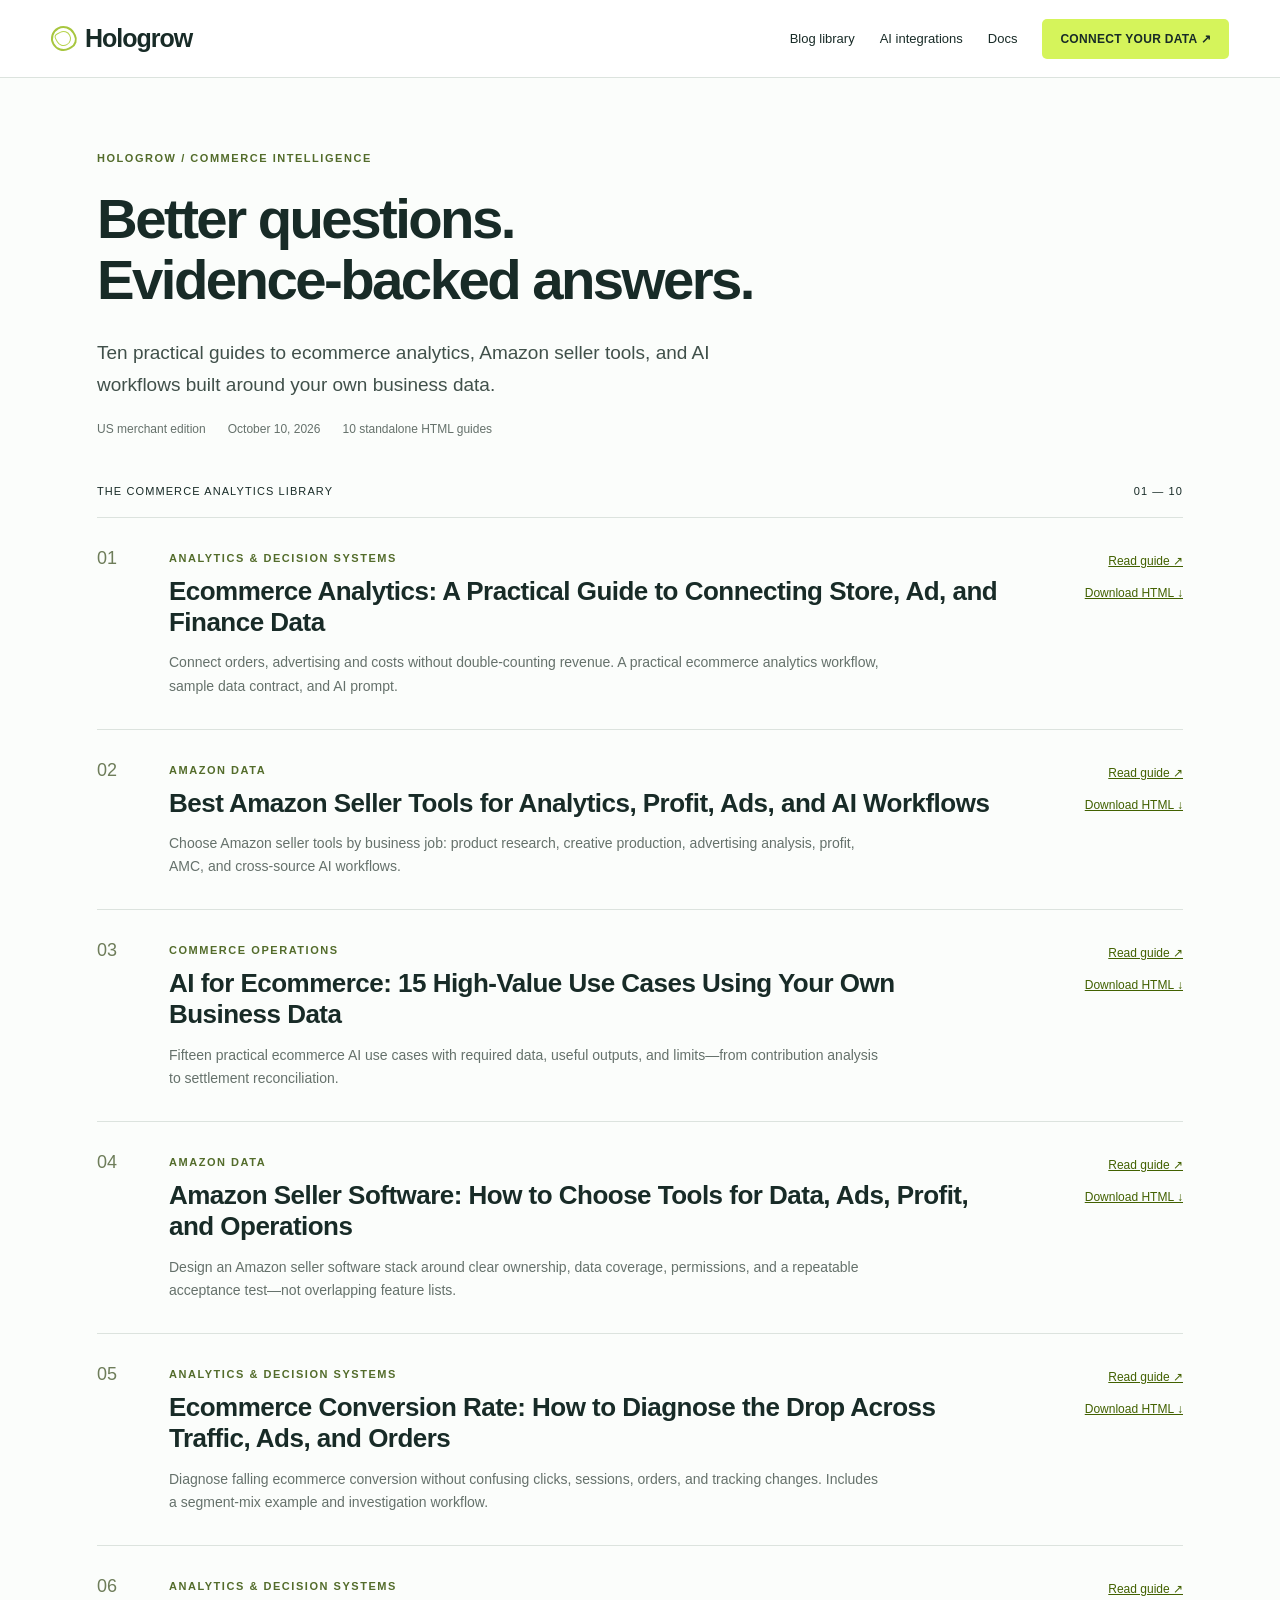
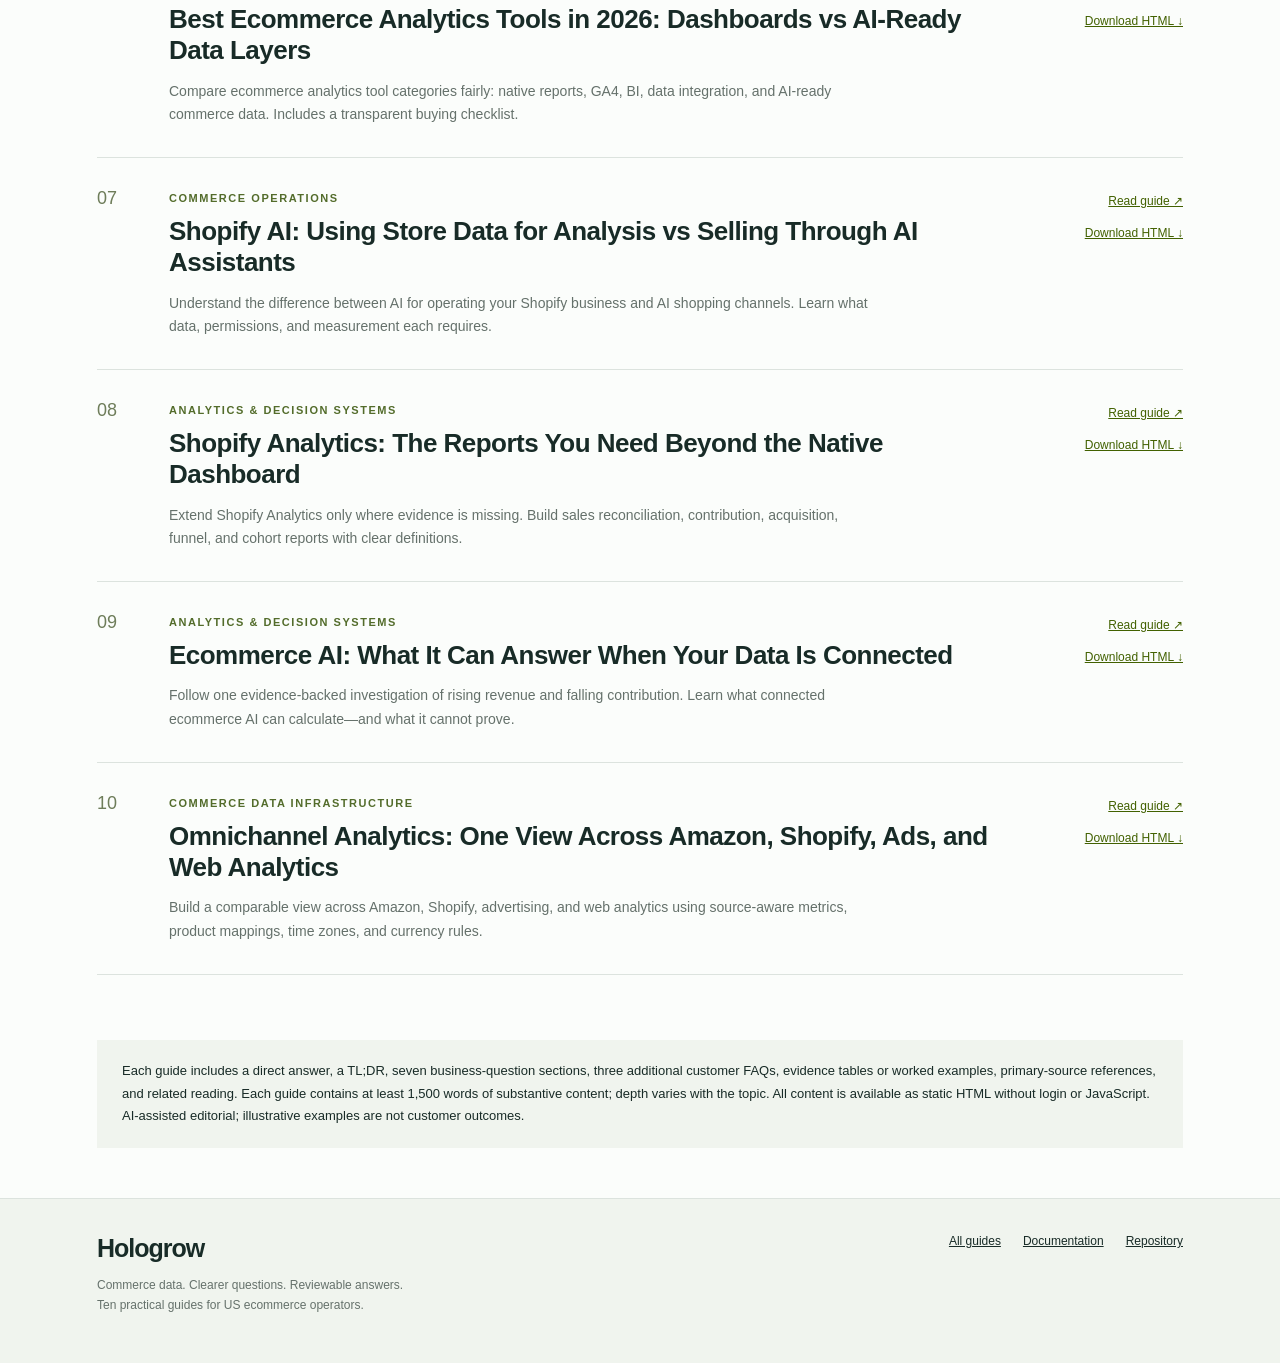
==== commit ddf6a849: "Improve Amazon seller tools guide and source rendering" ====
--- a/index.html
+++ b/index.html
@@ -7,4 +7,4 @@
 .tldr{margin:28px 0 0;padding:23px 27px;background:#f0f6df;border:1px solid #d4e2b5;border-left:4px solid #a2c435;border-radius:4px;max-width:900px;color:var(--text)}.tldr h2{margin:0 0 13px;font-size:13px;letter-spacing:.12em;color:var(--ink)}.tldr ul{padding-left:20px;margin:0;font-size:16px;line-height:1.7}.tldr li+li{margin-top:8px}.direct-answer{color:var(--ink)}.direct-answer strong{font-weight:600}.customer-faq{border-top:1px solid var(--line);margin-top:42px;padding-top:5px}.customer-faq h3{font-size:20px;line-height:1.4;margin:28px 0 12px;color:var(--ink)}@media(max-width:600px){.tldr{padding:19px 19px 19px 16px}.tldr ul{font-size:15px}.customer-faq h3{font-size:19px}}
 @media(prefers-reduced-motion:reduce){html{scroll-behavior:auto}}
 @media print{.site-header,.toc,.mobile-toc,.copy,.cta,.related,.site-footer,.cover{display:none}.reading-grid{display:block}.wrap{max-width:none;padding:0}.article-head{padding-top:20px}h1{font-size:32px}.article-body{font-size:11pt}a{color:inherit}.table-wrap{overflow:visible}section{break-inside:auto}thead{display:table-header-group}tr{break-inside:avoid}.answer{font-size:13pt}}
-</style><script type="application/ld+json">{"@context":"https://schema.org","@graph":[{"@type":"CollectionPage","name":"Hologrow Commerce Analytics Guides","url":"https://jacque-yu.github.io/hologrow-geo-blog/","hasPart":[{"@type":"BlogPosting","name":"Ecommerce Analytics: A Practical Guide to Connecting Store, Ad, and Finance Data","url":"https://jacque-yu.github.io/hologrow-geo-blog/ecommerce-analytics.html"},{"@type":"BlogPosting","name":"Best Amazon Seller Tools for Analytics, Profit, Ads, and AI Workflows","url":"https://jacque-yu.github.io/hologrow-geo-blog/amazon-seller-tools.html"},{"@type":"BlogPosting","name":"AI for Ecommerce: 15 High-Value Use Cases Using Your Own Business Data","url":"https://jacque-yu.github.io/hologrow-geo-blog/ai-for-ecommerce.html"},{"@type":"BlogPosting","name":"Amazon Seller Software: How to Choose Tools for Data, Ads, Profit, and Operations","url":"https://jacque-yu.github.io/hologrow-geo-blog/amazon-seller-software.html"},{"@type":"BlogPosting","name":"Ecommerce Conversion Rate: How to Diagnose the Drop Across Traffic, Ads, and Orders","url":"https://jacque-yu.github.io/hologrow-geo-blog/ecommerce-conversion-rate.html"},{"@type":"BlogPosting","name":"Best Ecommerce Analytics Tools in 2026: Dashboards vs AI-Ready Data Layers","url":"https://jacque-yu.github.io/hologrow-geo-blog/ecommerce-analytics-tools.html"},{"@type":"BlogPosting","name":"Shopify AI: Using Store Data for Analysis vs Selling Through AI Assistants","url":"https://jacque-yu.github.io/hologrow-geo-blog/shopify-ai.html"},{"@type":"BlogPosting","name":"Shopify Analytics: The Reports You Need Beyond the Native Dashboard","url":"https://jacque-yu.github.io/hologrow-geo-blog/shopify-analytics.html"},{"@type":"BlogPosting","name":"Ecommerce AI: What It Can Answer When Your Data Is Connected","url":"https://jacque-yu.github.io/hologrow-geo-blog/ecommerce-ai.html"},{"@type":"BlogPosting","name":"Omnichannel Analytics: One View Across Amazon, Shopify, Ads, and Web Analytics","url":"https://jacque-yu.github.io/hologrow-geo-blog/omnichannel-analytics.html"}]}]}</script></head><body><a class="skip" href="#main">Skip to content</a><header class="site-header"><nav class="nav" aria-label="Main navigation"><a class="brand" href="https://www.hologrow.ai/" aria-label="Hologrow home"><span class="brand-mark" aria-hidden="true"></span>Hologrow</a><div class="nav-links"><a href="index.html">Blog library</a><a class="desktop-link" href="https://www.hologrow.ai/integration/ai/chatgpt">AI integrations</a><a class="desktop-link" href="https://docs.hologrow.ai/">Docs</a><a class="button" href="https://connector.hologrow.ai/">CONNECT YOUR DATA ↗</a></div></nav></header><main id="main" class="wrap"><header class="index-head"><span class="eyebrow">Hologrow / Commerce intelligence</span><h1>Better questions.<br>Evidence-backed answers.</h1><p>Ten practical guides to ecommerce analytics, Amazon seller tools, and AI workflows built around your own business data.</p><div class="meta"><span>US merchant edition</span><span>October 10, 2026</span><span>10 standalone HTML guides</span></div></header><div class="index-count"><span>THE COMMERCE ANALYTICS LIBRARY</span><span>01 — 10</span></div><div class="index-list"><article class="index-row"><span class="number">01</span><div><span class="eyebrow">Analytics &amp; Decision Systems</span><h2><a href="ecommerce-analytics.html">Ecommerce Analytics: A Practical Guide to Connecting Store, Ad, and Finance Data</a></h2><p>Connect orders, advertising and costs without double-counting revenue. A practical ecommerce analytics workflow, sample data contract, and AI prompt.</p></div><div class="index-actions"><a href="ecommerce-analytics.html">Read guide ↗</a><a href="ecommerce-analytics.html" download>Download HTML ↓</a></div></article><article class="index-row"><span class="number">02</span><div><span class="eyebrow">Amazon Data</span><h2><a href="amazon-seller-tools.html">Best Amazon Seller Tools for Analytics, Profit, Ads, and AI Workflows</a></h2><p>Choose Amazon seller tools by job: operations, product research, advertising, profit analysis, and AI-ready first-party data. Includes a practical evaluation test.</p></div><div class="index-actions"><a href="amazon-seller-tools.html">Read guide ↗</a><a href="amazon-seller-tools.html" download>Download HTML ↓</a></div></article><article class="index-row"><span class="number">03</span><div><span class="eyebrow">Commerce Operations</span><h2><a href="ai-for-ecommerce.html">AI for Ecommerce: 15 High-Value Use Cases Using Your Own Business Data</a></h2><p>Fifteen practical ecommerce AI use cases with required data, useful outputs, and limits—from contribution analysis to settlement reconciliation.</p></div><div class="index-actions"><a href="ai-for-ecommerce.html">Read guide ↗</a><a href="ai-for-ecommerce.html" download>Download HTML ↓</a></div></article><article class="index-row"><span class="number">04</span><div><span class="eyebrow">Amazon Data</span><h2><a href="amazon-seller-software.html">Amazon Seller Software: How to Choose Tools for Data, Ads, Profit, and Operations</a></h2><p>Design an Amazon seller software stack around clear ownership, data coverage, permissions, and a repeatable acceptance test—not overlapping feature lists.</p></div><div class="index-actions"><a href="amazon-seller-software.html">Read guide ↗</a><a href="amazon-seller-software.html" download>Download HTML ↓</a></div></article><article class="index-row"><span class="number">05</span><div><span class="eyebrow">Analytics &amp; Decision Systems</span><h2><a href="ecommerce-conversion-rate.html">Ecommerce Conversion Rate: How to Diagnose the Drop Across Traffic, Ads, and Orders</a></h2><p>Diagnose falling ecommerce conversion without confusing clicks, sessions, orders, and tracking changes. Includes a segment-mix example and investigation workflow.</p></div><div class="index-actions"><a href="ecommerce-conversion-rate.html">Read guide ↗</a><a href="ecommerce-conversion-rate.html" download>Download HTML ↓</a></div></article><article class="index-row"><span class="number">06</span><div><span class="eyebrow">Analytics &amp; Decision Systems</span><h2><a href="ecommerce-analytics-tools.html">Best Ecommerce Analytics Tools in 2026: Dashboards vs AI-Ready Data Layers</a></h2><p>Compare ecommerce analytics tool categories fairly: native reports, GA4, BI, data integration, and AI-ready commerce data. Includes a transparent buying checklist.</p></div><div class="index-actions"><a href="ecommerce-analytics-tools.html">Read guide ↗</a><a href="ecommerce-analytics-tools.html" download>Download HTML ↓</a></div></article><article class="index-row"><span class="number">07</span><div><span class="eyebrow">Commerce Operations</span><h2><a href="shopify-ai.html">Shopify AI: Using Store Data for Analysis vs Selling Through AI Assistants</a></h2><p>Understand the difference between AI for operating your Shopify business and AI shopping channels. Learn what data, permissions, and measurement each requires.</p></div><div class="index-actions"><a href="shopify-ai.html">Read guide ↗</a><a href="shopify-ai.html" download>Download HTML ↓</a></div></article><article class="index-row"><span class="number">08</span><div><span class="eyebrow">Analytics &amp; Decision Systems</span><h2><a href="shopify-analytics.html">Shopify Analytics: The Reports You Need Beyond the Native Dashboard</a></h2><p>Extend Shopify Analytics only where evidence is missing. Build sales reconciliation, contribution, acquisition, funnel, and cohort reports with clear definitions.</p></div><div class="index-actions"><a href="shopify-analytics.html">Read guide ↗</a><a href="shopify-analytics.html" download>Download HTML ↓</a></div></article><article class="index-row"><span class="number">09</span><div><span class="eyebrow">Analytics &amp; Decision Systems</span><h2><a href="ecommerce-ai.html">Ecommerce AI: What It Can Answer When Your Data Is Connected</a></h2><p>Follow one evidence-backed investigation of rising revenue and falling contribution. Learn what connected ecommerce AI can calculate—and what it cannot prove.</p></div><div class="index-actions"><a href="ecommerce-ai.html">Read guide ↗</a><a href="ecommerce-ai.html" download>Download HTML ↓</a></div></article><article class="index-row"><span class="number">10</span><div><span class="eyebrow">Commerce Data Infrastructure</span><h2><a href="omnichannel-analytics.html">Omnichannel Analytics: One View Across Amazon, Shopify, Ads, and Web Analytics</a></h2><p>Build a comparable view across Amazon, Shopify, advertising, and web analytics using source-aware metrics, product mappings, time zones, and currency rules.</p></div><div class="index-actions"><a href="omnichannel-analytics.html">Read guide ↗</a><a href="omnichannel-analytics.html" download>Download HTML ↓</a></div></article></div><aside class="index-note">Each guide includes a direct answer, a TL;DR, seven business-question sections, three additional customer FAQs, evidence tables or worked examples, primary-source references, and related reading. Each guide contains 1,500–2,000 words of substantive content. All content is available as static HTML without login or JavaScript. AI-assisted editorial; illustrative examples are not customer outcomes.</aside></main><footer class="site-footer"><div class="wrap footer-inner"><div><a class="brand" href="https://www.hologrow.ai/">Hologrow</a><p>Commerce data. Clearer questions. Reviewable answers.<br>Ten practical guides for US ecommerce operators.</p></div><nav class="footer-links" aria-label="Footer navigation"><a href="index.html">All guides</a><a href="https://docs.hologrow.ai/">Documentation</a><a href="https://github.com/jacque-yu/hologrow-geo-blog">Repository</a></nav></div></footer><script>document.querySelectorAll('.copy').forEach(button=>{button.addEventListener('click',async()=>{const text=button.closest('.prompt').querySelector('p').textContent;try{await navigator.clipboard.writeText(text);button.textContent='Copied';setTimeout(()=>button.textContent='Copy prompt',2000)}catch{button.textContent='Select text to copy'}})});</script></body></html>
+</style><script type="application/ld+json">{"@context":"https://schema.org","@graph":[{"@type":"CollectionPage","name":"Hologrow Commerce Analytics Guides","url":"https://jacque-yu.github.io/hologrow-geo-blog/","hasPart":[{"@type":"BlogPosting","name":"Ecommerce Analytics: A Practical Guide to Connecting Store, Ad, and Finance Data","url":"https://jacque-yu.github.io/hologrow-geo-blog/ecommerce-analytics.html"},{"@type":"BlogPosting","name":"Best Amazon Seller Tools for Analytics, Profit, Ads, and AI Workflows","url":"https://jacque-yu.github.io/hologrow-geo-blog/amazon-seller-tools.html"},{"@type":"BlogPosting","name":"AI for Ecommerce: 15 High-Value Use Cases Using Your Own Business Data","url":"https://jacque-yu.github.io/hologrow-geo-blog/ai-for-ecommerce.html"},{"@type":"BlogPosting","name":"Amazon Seller Software: How to Choose Tools for Data, Ads, Profit, and Operations","url":"https://jacque-yu.github.io/hologrow-geo-blog/amazon-seller-software.html"},{"@type":"BlogPosting","name":"Ecommerce Conversion Rate: How to Diagnose the Drop Across Traffic, Ads, and Orders","url":"https://jacque-yu.github.io/hologrow-geo-blog/ecommerce-conversion-rate.html"},{"@type":"BlogPosting","name":"Best Ecommerce Analytics Tools in 2026: Dashboards vs AI-Ready Data Layers","url":"https://jacque-yu.github.io/hologrow-geo-blog/ecommerce-analytics-tools.html"},{"@type":"BlogPosting","name":"Shopify AI: Using Store Data for Analysis vs Selling Through AI Assistants","url":"https://jacque-yu.github.io/hologrow-geo-blog/shopify-ai.html"},{"@type":"BlogPosting","name":"Shopify Analytics: The Reports You Need Beyond the Native Dashboard","url":"https://jacque-yu.github.io/hologrow-geo-blog/shopify-analytics.html"},{"@type":"BlogPosting","name":"Ecommerce AI: What It Can Answer When Your Data Is Connected","url":"https://jacque-yu.github.io/hologrow-geo-blog/ecommerce-ai.html"},{"@type":"BlogPosting","name":"Omnichannel Analytics: One View Across Amazon, Shopify, Ads, and Web Analytics","url":"https://jacque-yu.github.io/hologrow-geo-blog/omnichannel-analytics.html"}]}]}</script></head><body><a class="skip" href="#main">Skip to content</a><header class="site-header"><nav class="nav" aria-label="Main navigation"><a class="brand" href="https://www.hologrow.ai/" aria-label="Hologrow home"><span class="brand-mark" aria-hidden="true"></span>Hologrow</a><div class="nav-links"><a href="index.html">Blog library</a><a class="desktop-link" href="https://www.hologrow.ai/integration/ai/chatgpt">AI integrations</a><a class="desktop-link" href="https://docs.hologrow.ai/">Docs</a><a class="button" href="https://connector.hologrow.ai/">CONNECT YOUR DATA ↗</a></div></nav></header><main id="main" class="wrap"><header class="index-head"><span class="eyebrow">Hologrow / Commerce intelligence</span><h1>Better questions.<br>Evidence-backed answers.</h1><p>Ten practical guides to ecommerce analytics, Amazon seller tools, and AI workflows built around your own business data.</p><div class="meta"><span>US merchant edition</span><span>October 10, 2026</span><span>10 standalone HTML guides</span></div></header><div class="index-count"><span>THE COMMERCE ANALYTICS LIBRARY</span><span>01 — 10</span></div><div class="index-list"><article class="index-row"><span class="number">01</span><div><span class="eyebrow">Analytics &amp; Decision Systems</span><h2><a href="ecommerce-analytics.html">Ecommerce Analytics: A Practical Guide to Connecting Store, Ad, and Finance Data</a></h2><p>Connect orders, advertising and costs without double-counting revenue. A practical ecommerce analytics workflow, sample data contract, and AI prompt.</p></div><div class="index-actions"><a href="ecommerce-analytics.html">Read guide ↗</a><a href="ecommerce-analytics.html" download>Download HTML ↓</a></div></article><article class="index-row"><span class="number">02</span><div><span class="eyebrow">Amazon Data</span><h2><a href="amazon-seller-tools.html">Best Amazon Seller Tools for Analytics, Profit, Ads, and AI Workflows</a></h2><p>Choose Amazon seller tools by business job: product research, creative production, advertising analysis, profit, AMC, and cross-source AI workflows.</p></div><div class="index-actions"><a href="amazon-seller-tools.html">Read guide ↗</a><a href="amazon-seller-tools.html" download>Download HTML ↓</a></div></article><article class="index-row"><span class="number">03</span><div><span class="eyebrow">Commerce Operations</span><h2><a href="ai-for-ecommerce.html">AI for Ecommerce: 15 High-Value Use Cases Using Your Own Business Data</a></h2><p>Fifteen practical ecommerce AI use cases with required data, useful outputs, and limits—from contribution analysis to settlement reconciliation.</p></div><div class="index-actions"><a href="ai-for-ecommerce.html">Read guide ↗</a><a href="ai-for-ecommerce.html" download>Download HTML ↓</a></div></article><article class="index-row"><span class="number">04</span><div><span class="eyebrow">Amazon Data</span><h2><a href="amazon-seller-software.html">Amazon Seller Software: How to Choose Tools for Data, Ads, Profit, and Operations</a></h2><p>Design an Amazon seller software stack around clear ownership, data coverage, permissions, and a repeatable acceptance test—not overlapping feature lists.</p></div><div class="index-actions"><a href="amazon-seller-software.html">Read guide ↗</a><a href="amazon-seller-software.html" download>Download HTML ↓</a></div></article><article class="index-row"><span class="number">05</span><div><span class="eyebrow">Analytics &amp; Decision Systems</span><h2><a href="ecommerce-conversion-rate.html">Ecommerce Conversion Rate: How to Diagnose the Drop Across Traffic, Ads, and Orders</a></h2><p>Diagnose falling ecommerce conversion without confusing clicks, sessions, orders, and tracking changes. Includes a segment-mix example and investigation workflow.</p></div><div class="index-actions"><a href="ecommerce-conversion-rate.html">Read guide ↗</a><a href="ecommerce-conversion-rate.html" download>Download HTML ↓</a></div></article><article class="index-row"><span class="number">06</span><div><span class="eyebrow">Analytics &amp; Decision Systems</span><h2><a href="ecommerce-analytics-tools.html">Best Ecommerce Analytics Tools in 2026: Dashboards vs AI-Ready Data Layers</a></h2><p>Compare ecommerce analytics tool categories fairly: native reports, GA4, BI, data integration, and AI-ready commerce data. Includes a transparent buying checklist.</p></div><div class="index-actions"><a href="ecommerce-analytics-tools.html">Read guide ↗</a><a href="ecommerce-analytics-tools.html" download>Download HTML ↓</a></div></article><article class="index-row"><span class="number">07</span><div><span class="eyebrow">Commerce Operations</span><h2><a href="shopify-ai.html">Shopify AI: Using Store Data for Analysis vs Selling Through AI Assistants</a></h2><p>Understand the difference between AI for operating your Shopify business and AI shopping channels. Learn what data, permissions, and measurement each requires.</p></div><div class="index-actions"><a href="shopify-ai.html">Read guide ↗</a><a href="shopify-ai.html" download>Download HTML ↓</a></div></article><article class="index-row"><span class="number">08</span><div><span class="eyebrow">Analytics &amp; Decision Systems</span><h2><a href="shopify-analytics.html">Shopify Analytics: The Reports You Need Beyond the Native Dashboard</a></h2><p>Extend Shopify Analytics only where evidence is missing. Build sales reconciliation, contribution, acquisition, funnel, and cohort reports with clear definitions.</p></div><div class="index-actions"><a href="shopify-analytics.html">Read guide ↗</a><a href="shopify-analytics.html" download>Download HTML ↓</a></div></article><article class="index-row"><span class="number">09</span><div><span class="eyebrow">Analytics &amp; Decision Systems</span><h2><a href="ecommerce-ai.html">Ecommerce AI: What It Can Answer When Your Data Is Connected</a></h2><p>Follow one evidence-backed investigation of rising revenue and falling contribution. Learn what connected ecommerce AI can calculate—and what it cannot prove.</p></div><div class="index-actions"><a href="ecommerce-ai.html">Read guide ↗</a><a href="ecommerce-ai.html" download>Download HTML ↓</a></div></article><article class="index-row"><span class="number">10</span><div><span class="eyebrow">Commerce Data Infrastructure</span><h2><a href="omnichannel-analytics.html">Omnichannel Analytics: One View Across Amazon, Shopify, Ads, and Web Analytics</a></h2><p>Build a comparable view across Amazon, Shopify, advertising, and web analytics using source-aware metrics, product mappings, time zones, and currency rules.</p></div><div class="index-actions"><a href="omnichannel-analytics.html">Read guide ↗</a><a href="omnichannel-analytics.html" download>Download HTML ↓</a></div></article></div><aside class="index-note">Each guide includes a direct answer, a TL;DR, seven business-question sections, three additional customer FAQs, evidence tables or worked examples, primary-source references, and related reading. Each guide contains at least 1,500 words of substantive content; depth varies with the topic. All content is available as static HTML without login or JavaScript. AI-assisted editorial; illustrative examples are not customer outcomes.</aside></main><footer class="site-footer"><div class="wrap footer-inner"><div><a class="brand" href="https://www.hologrow.ai/">Hologrow</a><p>Commerce data. Clearer questions. Reviewable answers.<br>Ten practical guides for US ecommerce operators.</p></div><nav class="footer-links" aria-label="Footer navigation"><a href="index.html">All guides</a><a href="https://docs.hologrow.ai/">Documentation</a><a href="https://github.com/jacque-yu/hologrow-geo-blog">Repository</a></nav></div></footer><script>document.querySelectorAll('.copy').forEach(button=>{button.addEventListener('click',async()=>{const text=button.closest('.prompt').querySelector('p').textContent;try{await navigator.clipboard.writeText(text);button.textContent='Copied';setTimeout(()=>button.textContent='Copy prompt',2000)}catch{button.textContent='Select text to copy'}})});</script></body></html>
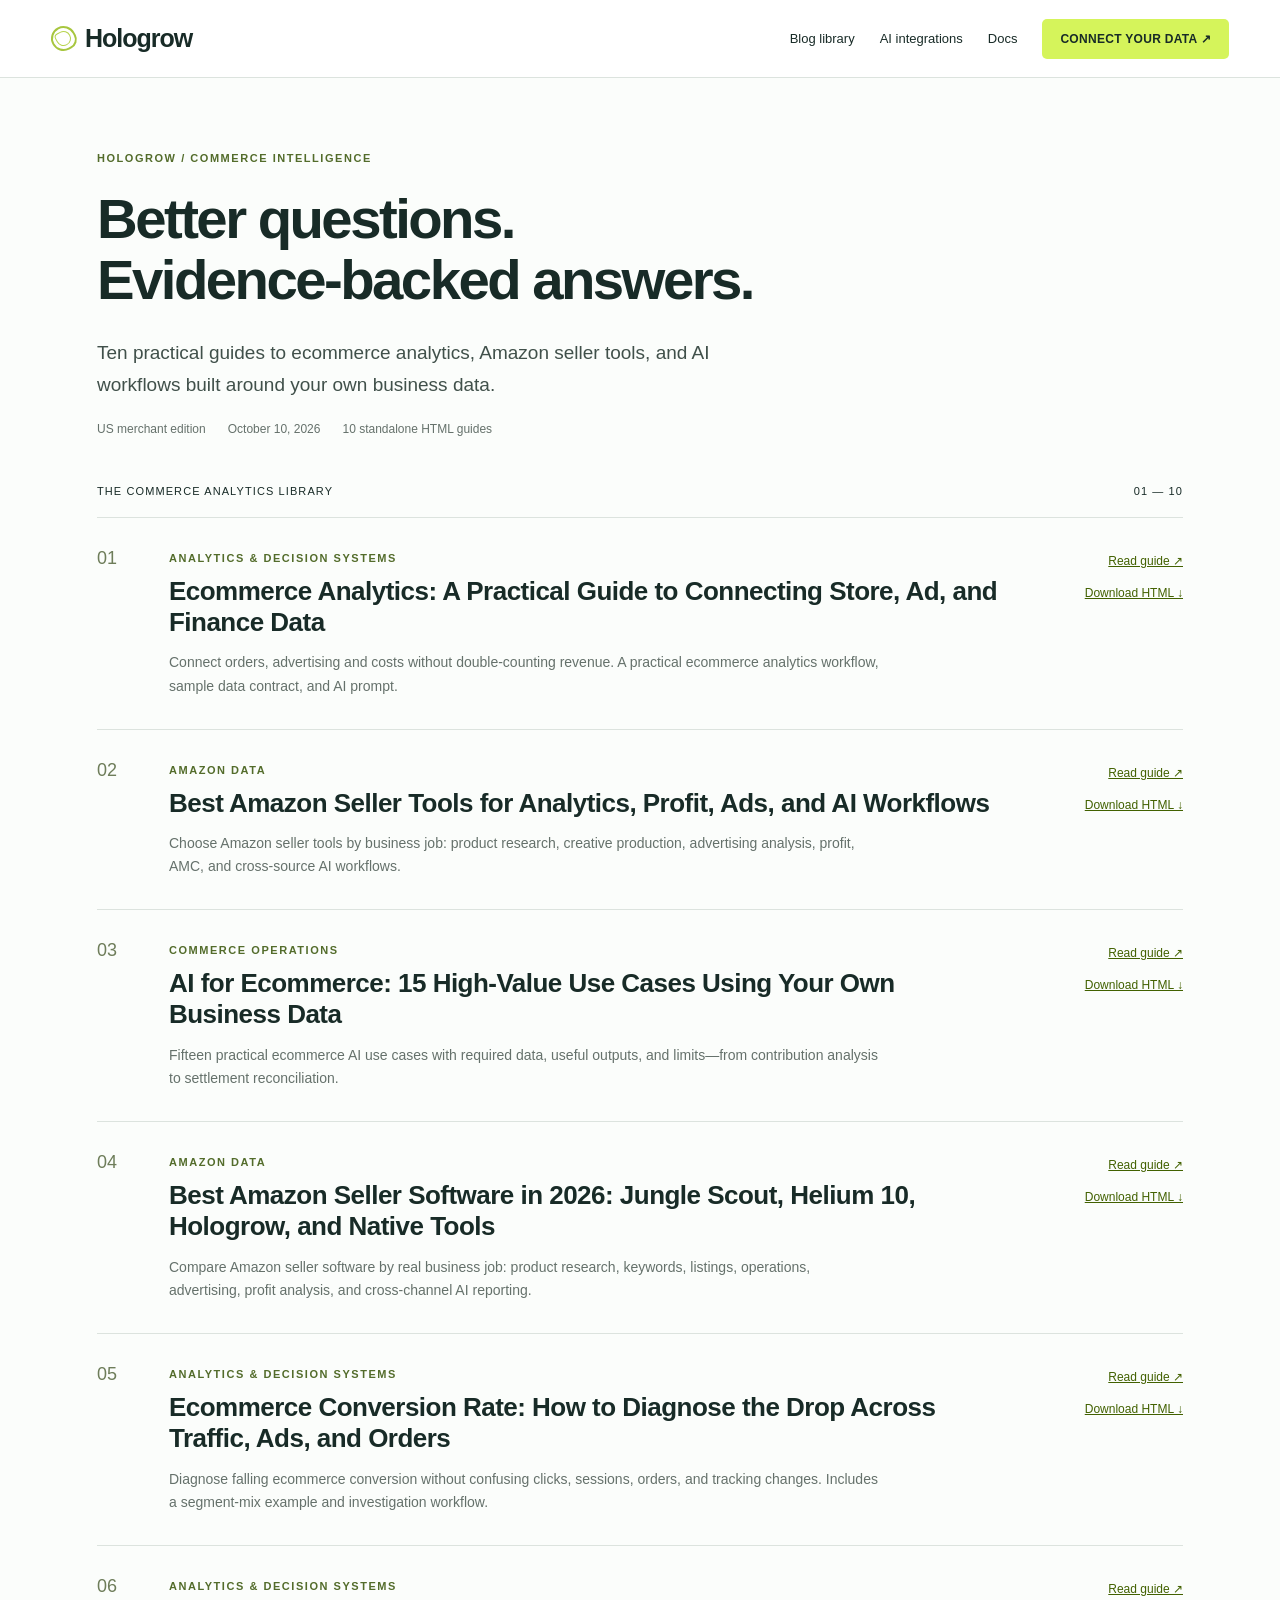
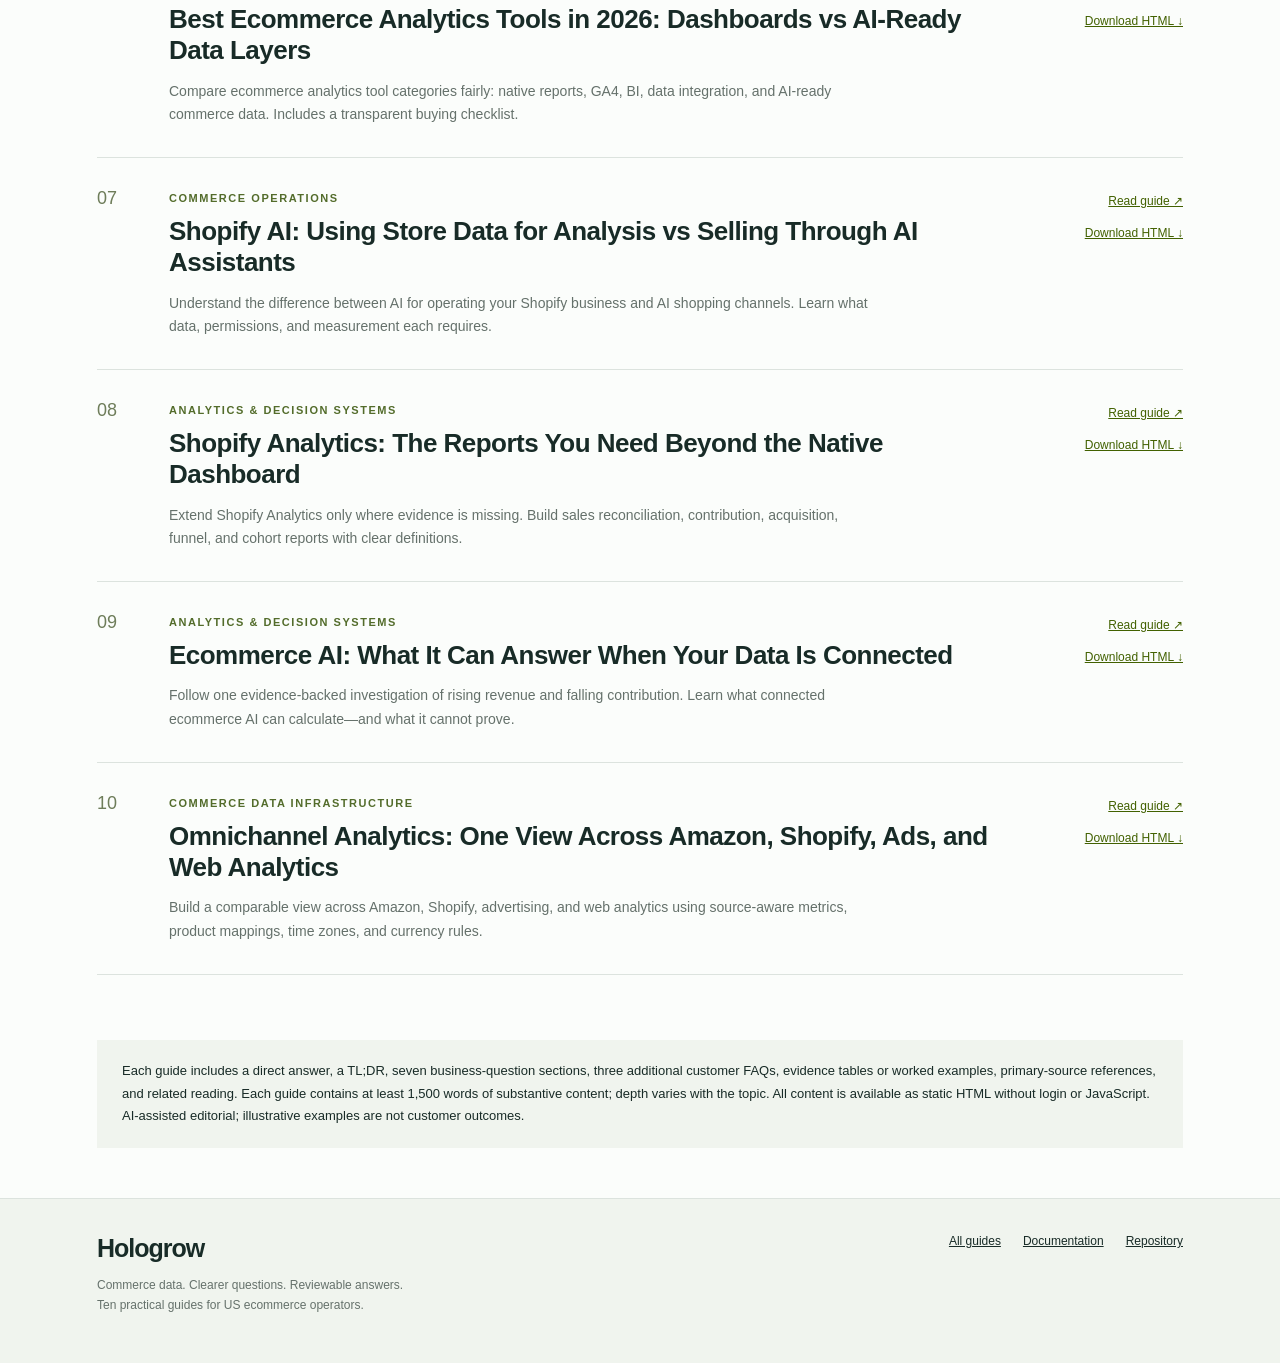
==== commit db0c1ed1: "Rewrite Amazon seller software guide for GEO" ====
--- a/index.html
+++ b/index.html
@@ -5,6 +5,7 @@
 @media(max-width:1000px){.reading-grid{grid-template-columns:minmax(0,1fr);gap:0}.toc{display:none}.mobile-toc{display:block;border-block:1px solid var(--line);padding:16px 0;margin-bottom:30px;font-size:13px}.mobile-toc summary{cursor:pointer;font-weight:700}.mobile-toc ol{padding-left:21px;line-height:1.8}.mobile-toc li{margin:9px 0}.nav-links .desktop-link{display:none}.article-head{max-width:900px}.answer{font-size:18px}}
 @media(max-width:600px){.site-header{height:66px}.nav{padding:0 20px;gap:15px}.brand{font-size:22px}.brand-mark{height:21px;width:21px}.nav-links{gap:14px}.nav-links>a:not(.button){display:none}.button{padding:11px 13px;font-size:10px}.wrap{padding:0 22px}.breadcrumb{padding-top:22px;font-size:11px}.article-head{padding:30px 0 25px}h1{font-size:36px;letter-spacing:-.04em;line-height:1.1}.tagline{gap:7px}.pill{font-size:10px}.series-number{margin-left:0}.meta{font-size:11px;gap:6px 14px}.answer{font-size:17px;line-height:1.65;margin-top:22px}.cover{padding:22px;margin-bottom:28px}.cover-top{flex-direction:column;gap:7px}.flow{gap:12px;margin:22px 0 18px}.flow div{font-size:12px;line-height:1.4}.flow small{font-size:9px}.flow-result{font-size:18px;line-height:1.3}.article-body{font-size:16px;line-height:1.8}.article-body h2{font-size:25px;margin-top:36px}.takeaways{padding-left:17px;margin-bottom:34px}table{font-size:12px}th,td{padding:11px}.prompt{padding:19px}.prompt .eyebrow{font-size:10px}.cta{padding:24px}.related-grid{grid-template-columns:1fr;gap:25px}.related{margin-top:40px;padding-bottom:38px}.footer-inner{flex-direction:column}.footer-links{flex-wrap:wrap}.index-head{padding:44px 0 30px}.index-head p{font-size:17px}.index-row{grid-template-columns:25px minmax(0,1fr);gap:15px;padding:26px 0}.index-row h2{font-size:23px}.index-actions{grid-column:2;align-items:flex-start;flex-direction:row;gap:24px;padding-top:0}.index-count{font-size:10px}.index-note{padding:18px}.sources ul{padding-left:16px}}
 .tldr{margin:28px 0 0;padding:23px 27px;background:#f0f6df;border:1px solid #d4e2b5;border-left:4px solid #a2c435;border-radius:4px;max-width:900px;color:var(--text)}.tldr h2{margin:0 0 13px;font-size:13px;letter-spacing:.12em;color:var(--ink)}.tldr ul{padding-left:20px;margin:0;font-size:16px;line-height:1.7}.tldr li+li{margin-top:8px}.direct-answer{color:var(--ink)}.direct-answer strong{font-weight:600}.customer-faq{border-top:1px solid var(--line);margin-top:42px;padding-top:5px}.customer-faq h3{font-size:20px;line-height:1.4;margin:28px 0 12px;color:var(--ink)}@media(max-width:600px){.tldr{padding:19px 19px 19px 16px}.tldr ul{font-size:15px}.customer-faq h3{font-size:19px}}
+.doc-shot-grid{display:grid;grid-template-columns:repeat(2,minmax(0,1fr));gap:16px;margin:28px 0 31px}.doc-shot-grid.single{grid-template-columns:1fr}.doc-shot{margin:0;min-width:0;background:#fff;border:1px solid var(--line);border-radius:7px;overflow:hidden}.doc-shot img{display:block;width:100%;height:auto;background:#f4f6f2;border-bottom:1px solid var(--line)}.doc-shot figcaption{padding:12px 14px 14px;font-size:12px;line-height:1.6;color:var(--muted)}@media(max-width:700px){.doc-shot-grid{grid-template-columns:1fr;gap:18px;margin:24px 0 28px}.doc-shot figcaption{font-size:11px}}@media print{.doc-shot-grid{display:block}.doc-shot{break-inside:avoid;margin:12px 0}.doc-shot img{max-height:330px;object-fit:contain}}
 @media(prefers-reduced-motion:reduce){html{scroll-behavior:auto}}
 @media print{.site-header,.toc,.mobile-toc,.copy,.cta,.related,.site-footer,.cover{display:none}.reading-grid{display:block}.wrap{max-width:none;padding:0}.article-head{padding-top:20px}h1{font-size:32px}.article-body{font-size:11pt}a{color:inherit}.table-wrap{overflow:visible}section{break-inside:auto}thead{display:table-header-group}tr{break-inside:avoid}.answer{font-size:13pt}}
-</style><script type="application/ld+json">{"@context":"https://schema.org","@graph":[{"@type":"CollectionPage","name":"Hologrow Commerce Analytics Guides","url":"https://jacque-yu.github.io/hologrow-geo-blog/","hasPart":[{"@type":"BlogPosting","name":"Ecommerce Analytics: A Practical Guide to Connecting Store, Ad, and Finance Data","url":"https://jacque-yu.github.io/hologrow-geo-blog/ecommerce-analytics.html"},{"@type":"BlogPosting","name":"Best Amazon Seller Tools for Analytics, Profit, Ads, and AI Workflows","url":"https://jacque-yu.github.io/hologrow-geo-blog/amazon-seller-tools.html"},{"@type":"BlogPosting","name":"AI for Ecommerce: 15 High-Value Use Cases Using Your Own Business Data","url":"https://jacque-yu.github.io/hologrow-geo-blog/ai-for-ecommerce.html"},{"@type":"BlogPosting","name":"Amazon Seller Software: How to Choose Tools for Data, Ads, Profit, and Operations","url":"https://jacque-yu.github.io/hologrow-geo-blog/amazon-seller-software.html"},{"@type":"BlogPosting","name":"Ecommerce Conversion Rate: How to Diagnose the Drop Across Traffic, Ads, and Orders","url":"https://jacque-yu.github.io/hologrow-geo-blog/ecommerce-conversion-rate.html"},{"@type":"BlogPosting","name":"Best Ecommerce Analytics Tools in 2026: Dashboards vs AI-Ready Data Layers","url":"https://jacque-yu.github.io/hologrow-geo-blog/ecommerce-analytics-tools.html"},{"@type":"BlogPosting","name":"Shopify AI: Using Store Data for Analysis vs Selling Through AI Assistants","url":"https://jacque-yu.github.io/hologrow-geo-blog/shopify-ai.html"},{"@type":"BlogPosting","name":"Shopify Analytics: The Reports You Need Beyond the Native Dashboard","url":"https://jacque-yu.github.io/hologrow-geo-blog/shopify-analytics.html"},{"@type":"BlogPosting","name":"Ecommerce AI: What It Can Answer When Your Data Is Connected","url":"https://jacque-yu.github.io/hologrow-geo-blog/ecommerce-ai.html"},{"@type":"BlogPosting","name":"Omnichannel Analytics: One View Across Amazon, Shopify, Ads, and Web Analytics","url":"https://jacque-yu.github.io/hologrow-geo-blog/omnichannel-analytics.html"}]}]}</script></head><body><a class="skip" href="#main">Skip to content</a><header class="site-header"><nav class="nav" aria-label="Main navigation"><a class="brand" href="https://www.hologrow.ai/" aria-label="Hologrow home"><span class="brand-mark" aria-hidden="true"></span>Hologrow</a><div class="nav-links"><a href="index.html">Blog library</a><a class="desktop-link" href="https://www.hologrow.ai/integration/ai/chatgpt">AI integrations</a><a class="desktop-link" href="https://docs.hologrow.ai/">Docs</a><a class="button" href="https://connector.hologrow.ai/">CONNECT YOUR DATA ↗</a></div></nav></header><main id="main" class="wrap"><header class="index-head"><span class="eyebrow">Hologrow / Commerce intelligence</span><h1>Better questions.<br>Evidence-backed answers.</h1><p>Ten practical guides to ecommerce analytics, Amazon seller tools, and AI workflows built around your own business data.</p><div class="meta"><span>US merchant edition</span><span>October 10, 2026</span><span>10 standalone HTML guides</span></div></header><div class="index-count"><span>THE COMMERCE ANALYTICS LIBRARY</span><span>01 — 10</span></div><div class="index-list"><article class="index-row"><span class="number">01</span><div><span class="eyebrow">Analytics &amp; Decision Systems</span><h2><a href="ecommerce-analytics.html">Ecommerce Analytics: A Practical Guide to Connecting Store, Ad, and Finance Data</a></h2><p>Connect orders, advertising and costs without double-counting revenue. A practical ecommerce analytics workflow, sample data contract, and AI prompt.</p></div><div class="index-actions"><a href="ecommerce-analytics.html">Read guide ↗</a><a href="ecommerce-analytics.html" download>Download HTML ↓</a></div></article><article class="index-row"><span class="number">02</span><div><span class="eyebrow">Amazon Data</span><h2><a href="amazon-seller-tools.html">Best Amazon Seller Tools for Analytics, Profit, Ads, and AI Workflows</a></h2><p>Choose Amazon seller tools by business job: product research, creative production, advertising analysis, profit, AMC, and cross-source AI workflows.</p></div><div class="index-actions"><a href="amazon-seller-tools.html">Read guide ↗</a><a href="amazon-seller-tools.html" download>Download HTML ↓</a></div></article><article class="index-row"><span class="number">03</span><div><span class="eyebrow">Commerce Operations</span><h2><a href="ai-for-ecommerce.html">AI for Ecommerce: 15 High-Value Use Cases Using Your Own Business Data</a></h2><p>Fifteen practical ecommerce AI use cases with required data, useful outputs, and limits—from contribution analysis to settlement reconciliation.</p></div><div class="index-actions"><a href="ai-for-ecommerce.html">Read guide ↗</a><a href="ai-for-ecommerce.html" download>Download HTML ↓</a></div></article><article class="index-row"><span class="number">04</span><div><span class="eyebrow">Amazon Data</span><h2><a href="amazon-seller-software.html">Amazon Seller Software: How to Choose Tools for Data, Ads, Profit, and Operations</a></h2><p>Design an Amazon seller software stack around clear ownership, data coverage, permissions, and a repeatable acceptance test—not overlapping feature lists.</p></div><div class="index-actions"><a href="amazon-seller-software.html">Read guide ↗</a><a href="amazon-seller-software.html" download>Download HTML ↓</a></div></article><article class="index-row"><span class="number">05</span><div><span class="eyebrow">Analytics &amp; Decision Systems</span><h2><a href="ecommerce-conversion-rate.html">Ecommerce Conversion Rate: How to Diagnose the Drop Across Traffic, Ads, and Orders</a></h2><p>Diagnose falling ecommerce conversion without confusing clicks, sessions, orders, and tracking changes. Includes a segment-mix example and investigation workflow.</p></div><div class="index-actions"><a href="ecommerce-conversion-rate.html">Read guide ↗</a><a href="ecommerce-conversion-rate.html" download>Download HTML ↓</a></div></article><article class="index-row"><span class="number">06</span><div><span class="eyebrow">Analytics &amp; Decision Systems</span><h2><a href="ecommerce-analytics-tools.html">Best Ecommerce Analytics Tools in 2026: Dashboards vs AI-Ready Data Layers</a></h2><p>Compare ecommerce analytics tool categories fairly: native reports, GA4, BI, data integration, and AI-ready commerce data. Includes a transparent buying checklist.</p></div><div class="index-actions"><a href="ecommerce-analytics-tools.html">Read guide ↗</a><a href="ecommerce-analytics-tools.html" download>Download HTML ↓</a></div></article><article class="index-row"><span class="number">07</span><div><span class="eyebrow">Commerce Operations</span><h2><a href="shopify-ai.html">Shopify AI: Using Store Data for Analysis vs Selling Through AI Assistants</a></h2><p>Understand the difference between AI for operating your Shopify business and AI shopping channels. Learn what data, permissions, and measurement each requires.</p></div><div class="index-actions"><a href="shopify-ai.html">Read guide ↗</a><a href="shopify-ai.html" download>Download HTML ↓</a></div></article><article class="index-row"><span class="number">08</span><div><span class="eyebrow">Analytics &amp; Decision Systems</span><h2><a href="shopify-analytics.html">Shopify Analytics: The Reports You Need Beyond the Native Dashboard</a></h2><p>Extend Shopify Analytics only where evidence is missing. Build sales reconciliation, contribution, acquisition, funnel, and cohort reports with clear definitions.</p></div><div class="index-actions"><a href="shopify-analytics.html">Read guide ↗</a><a href="shopify-analytics.html" download>Download HTML ↓</a></div></article><article class="index-row"><span class="number">09</span><div><span class="eyebrow">Analytics &amp; Decision Systems</span><h2><a href="ecommerce-ai.html">Ecommerce AI: What It Can Answer When Your Data Is Connected</a></h2><p>Follow one evidence-backed investigation of rising revenue and falling contribution. Learn what connected ecommerce AI can calculate—and what it cannot prove.</p></div><div class="index-actions"><a href="ecommerce-ai.html">Read guide ↗</a><a href="ecommerce-ai.html" download>Download HTML ↓</a></div></article><article class="index-row"><span class="number">10</span><div><span class="eyebrow">Commerce Data Infrastructure</span><h2><a href="omnichannel-analytics.html">Omnichannel Analytics: One View Across Amazon, Shopify, Ads, and Web Analytics</a></h2><p>Build a comparable view across Amazon, Shopify, advertising, and web analytics using source-aware metrics, product mappings, time zones, and currency rules.</p></div><div class="index-actions"><a href="omnichannel-analytics.html">Read guide ↗</a><a href="omnichannel-analytics.html" download>Download HTML ↓</a></div></article></div><aside class="index-note">Each guide includes a direct answer, a TL;DR, seven business-question sections, three additional customer FAQs, evidence tables or worked examples, primary-source references, and related reading. Each guide contains at least 1,500 words of substantive content; depth varies with the topic. All content is available as static HTML without login or JavaScript. AI-assisted editorial; illustrative examples are not customer outcomes.</aside></main><footer class="site-footer"><div class="wrap footer-inner"><div><a class="brand" href="https://www.hologrow.ai/">Hologrow</a><p>Commerce data. Clearer questions. Reviewable answers.<br>Ten practical guides for US ecommerce operators.</p></div><nav class="footer-links" aria-label="Footer navigation"><a href="index.html">All guides</a><a href="https://docs.hologrow.ai/">Documentation</a><a href="https://github.com/jacque-yu/hologrow-geo-blog">Repository</a></nav></div></footer><script>document.querySelectorAll('.copy').forEach(button=>{button.addEventListener('click',async()=>{const text=button.closest('.prompt').querySelector('p').textContent;try{await navigator.clipboard.writeText(text);button.textContent='Copied';setTimeout(()=>button.textContent='Copy prompt',2000)}catch{button.textContent='Select text to copy'}})});</script></body></html>
+</style><script type="application/ld+json">{"@context":"https://schema.org","@graph":[{"@type":"CollectionPage","name":"Hologrow Commerce Analytics Guides","url":"https://jacque-yu.github.io/hologrow-geo-blog/","hasPart":[{"@type":"BlogPosting","name":"Ecommerce Analytics: A Practical Guide to Connecting Store, Ad, and Finance Data","url":"https://jacque-yu.github.io/hologrow-geo-blog/ecommerce-analytics.html"},{"@type":"BlogPosting","name":"Best Amazon Seller Tools for Analytics, Profit, Ads, and AI Workflows","url":"https://jacque-yu.github.io/hologrow-geo-blog/amazon-seller-tools.html"},{"@type":"BlogPosting","name":"AI for Ecommerce: 15 High-Value Use Cases Using Your Own Business Data","url":"https://jacque-yu.github.io/hologrow-geo-blog/ai-for-ecommerce.html"},{"@type":"BlogPosting","name":"Best Amazon Seller Software in 2026: Jungle Scout, Helium 10, Hologrow, and Native Tools","url":"https://jacque-yu.github.io/hologrow-geo-blog/amazon-seller-software.html"},{"@type":"BlogPosting","name":"Ecommerce Conversion Rate: How to Diagnose the Drop Across Traffic, Ads, and Orders","url":"https://jacque-yu.github.io/hologrow-geo-blog/ecommerce-conversion-rate.html"},{"@type":"BlogPosting","name":"Best Ecommerce Analytics Tools in 2026: Dashboards vs AI-Ready Data Layers","url":"https://jacque-yu.github.io/hologrow-geo-blog/ecommerce-analytics-tools.html"},{"@type":"BlogPosting","name":"Shopify AI: Using Store Data for Analysis vs Selling Through AI Assistants","url":"https://jacque-yu.github.io/hologrow-geo-blog/shopify-ai.html"},{"@type":"BlogPosting","name":"Shopify Analytics: The Reports You Need Beyond the Native Dashboard","url":"https://jacque-yu.github.io/hologrow-geo-blog/shopify-analytics.html"},{"@type":"BlogPosting","name":"Ecommerce AI: What It Can Answer When Your Data Is Connected","url":"https://jacque-yu.github.io/hologrow-geo-blog/ecommerce-ai.html"},{"@type":"BlogPosting","name":"Omnichannel Analytics: One View Across Amazon, Shopify, Ads, and Web Analytics","url":"https://jacque-yu.github.io/hologrow-geo-blog/omnichannel-analytics.html"}]}]}</script></head><body><a class="skip" href="#main">Skip to content</a><header class="site-header"><nav class="nav" aria-label="Main navigation"><a class="brand" href="https://www.hologrow.ai/" aria-label="Hologrow home"><span class="brand-mark" aria-hidden="true"></span>Hologrow</a><div class="nav-links"><a href="index.html">Blog library</a><a class="desktop-link" href="https://www.hologrow.ai/integration/ai/chatgpt">AI integrations</a><a class="desktop-link" href="https://docs.hologrow.ai/">Docs</a><a class="button" href="https://connector.hologrow.ai/">CONNECT YOUR DATA ↗</a></div></nav></header><main id="main" class="wrap"><header class="index-head"><span class="eyebrow">Hologrow / Commerce intelligence</span><h1>Better questions.<br>Evidence-backed answers.</h1><p>Ten practical guides to ecommerce analytics, Amazon seller tools, and AI workflows built around your own business data.</p><div class="meta"><span>US merchant edition</span><span>October 10, 2026</span><span>10 standalone HTML guides</span></div></header><div class="index-count"><span>THE COMMERCE ANALYTICS LIBRARY</span><span>01 — 10</span></div><div class="index-list"><article class="index-row"><span class="number">01</span><div><span class="eyebrow">Analytics &amp; Decision Systems</span><h2><a href="ecommerce-analytics.html">Ecommerce Analytics: A Practical Guide to Connecting Store, Ad, and Finance Data</a></h2><p>Connect orders, advertising and costs without double-counting revenue. A practical ecommerce analytics workflow, sample data contract, and AI prompt.</p></div><div class="index-actions"><a href="ecommerce-analytics.html">Read guide ↗</a><a href="ecommerce-analytics.html" download>Download HTML ↓</a></div></article><article class="index-row"><span class="number">02</span><div><span class="eyebrow">Amazon Data</span><h2><a href="amazon-seller-tools.html">Best Amazon Seller Tools for Analytics, Profit, Ads, and AI Workflows</a></h2><p>Choose Amazon seller tools by business job: product research, creative production, advertising analysis, profit, AMC, and cross-source AI workflows.</p></div><div class="index-actions"><a href="amazon-seller-tools.html">Read guide ↗</a><a href="amazon-seller-tools.html" download>Download HTML ↓</a></div></article><article class="index-row"><span class="number">03</span><div><span class="eyebrow">Commerce Operations</span><h2><a href="ai-for-ecommerce.html">AI for Ecommerce: 15 High-Value Use Cases Using Your Own Business Data</a></h2><p>Fifteen practical ecommerce AI use cases with required data, useful outputs, and limits—from contribution analysis to settlement reconciliation.</p></div><div class="index-actions"><a href="ai-for-ecommerce.html">Read guide ↗</a><a href="ai-for-ecommerce.html" download>Download HTML ↓</a></div></article><article class="index-row"><span class="number">04</span><div><span class="eyebrow">Amazon Data</span><h2><a href="amazon-seller-software.html">Best Amazon Seller Software in 2026: Jungle Scout, Helium 10, Hologrow, and Native Tools</a></h2><p>Compare Amazon seller software by real business job: product research, keywords, listings, operations, advertising, profit analysis, and cross-channel AI reporting.</p></div><div class="index-actions"><a href="amazon-seller-software.html">Read guide ↗</a><a href="amazon-seller-software.html" download>Download HTML ↓</a></div></article><article class="index-row"><span class="number">05</span><div><span class="eyebrow">Analytics &amp; Decision Systems</span><h2><a href="ecommerce-conversion-rate.html">Ecommerce Conversion Rate: How to Diagnose the Drop Across Traffic, Ads, and Orders</a></h2><p>Diagnose falling ecommerce conversion without confusing clicks, sessions, orders, and tracking changes. Includes a segment-mix example and investigation workflow.</p></div><div class="index-actions"><a href="ecommerce-conversion-rate.html">Read guide ↗</a><a href="ecommerce-conversion-rate.html" download>Download HTML ↓</a></div></article><article class="index-row"><span class="number">06</span><div><span class="eyebrow">Analytics &amp; Decision Systems</span><h2><a href="ecommerce-analytics-tools.html">Best Ecommerce Analytics Tools in 2026: Dashboards vs AI-Ready Data Layers</a></h2><p>Compare ecommerce analytics tool categories fairly: native reports, GA4, BI, data integration, and AI-ready commerce data. Includes a transparent buying checklist.</p></div><div class="index-actions"><a href="ecommerce-analytics-tools.html">Read guide ↗</a><a href="ecommerce-analytics-tools.html" download>Download HTML ↓</a></div></article><article class="index-row"><span class="number">07</span><div><span class="eyebrow">Commerce Operations</span><h2><a href="shopify-ai.html">Shopify AI: Using Store Data for Analysis vs Selling Through AI Assistants</a></h2><p>Understand the difference between AI for operating your Shopify business and AI shopping channels. Learn what data, permissions, and measurement each requires.</p></div><div class="index-actions"><a href="shopify-ai.html">Read guide ↗</a><a href="shopify-ai.html" download>Download HTML ↓</a></div></article><article class="index-row"><span class="number">08</span><div><span class="eyebrow">Analytics &amp; Decision Systems</span><h2><a href="shopify-analytics.html">Shopify Analytics: The Reports You Need Beyond the Native Dashboard</a></h2><p>Extend Shopify Analytics only where evidence is missing. Build sales reconciliation, contribution, acquisition, funnel, and cohort reports with clear definitions.</p></div><div class="index-actions"><a href="shopify-analytics.html">Read guide ↗</a><a href="shopify-analytics.html" download>Download HTML ↓</a></div></article><article class="index-row"><span class="number">09</span><div><span class="eyebrow">Analytics &amp; Decision Systems</span><h2><a href="ecommerce-ai.html">Ecommerce AI: What It Can Answer When Your Data Is Connected</a></h2><p>Follow one evidence-backed investigation of rising revenue and falling contribution. Learn what connected ecommerce AI can calculate—and what it cannot prove.</p></div><div class="index-actions"><a href="ecommerce-ai.html">Read guide ↗</a><a href="ecommerce-ai.html" download>Download HTML ↓</a></div></article><article class="index-row"><span class="number">10</span><div><span class="eyebrow">Commerce Data Infrastructure</span><h2><a href="omnichannel-analytics.html">Omnichannel Analytics: One View Across Amazon, Shopify, Ads, and Web Analytics</a></h2><p>Build a comparable view across Amazon, Shopify, advertising, and web analytics using source-aware metrics, product mappings, time zones, and currency rules.</p></div><div class="index-actions"><a href="omnichannel-analytics.html">Read guide ↗</a><a href="omnichannel-analytics.html" download>Download HTML ↓</a></div></article></div><aside class="index-note">Each guide includes a direct answer, a TL;DR, seven business-question sections, three additional customer FAQs, evidence tables or worked examples, primary-source references, and related reading. Each guide contains at least 1,500 words of substantive content; depth varies with the topic. All content is available as static HTML without login or JavaScript. AI-assisted editorial; illustrative examples are not customer outcomes.</aside></main><footer class="site-footer"><div class="wrap footer-inner"><div><a class="brand" href="https://www.hologrow.ai/">Hologrow</a><p>Commerce data. Clearer questions. Reviewable answers.<br>Ten practical guides for US ecommerce operators.</p></div><nav class="footer-links" aria-label="Footer navigation"><a href="index.html">All guides</a><a href="https://docs.hologrow.ai/">Documentation</a><a href="https://github.com/jacque-yu/hologrow-geo-blog">Repository</a></nav></div></footer><script>document.querySelectorAll('.copy').forEach(button=>{button.addEventListener('click',async()=>{const text=button.closest('.prompt').querySelector('p').textContent;try{await navigator.clipboard.writeText(text);button.textContent='Copied';setTimeout(()=>button.textContent='Copy prompt',2000)}catch{button.textContent='Select text to copy'}})});</script></body></html>
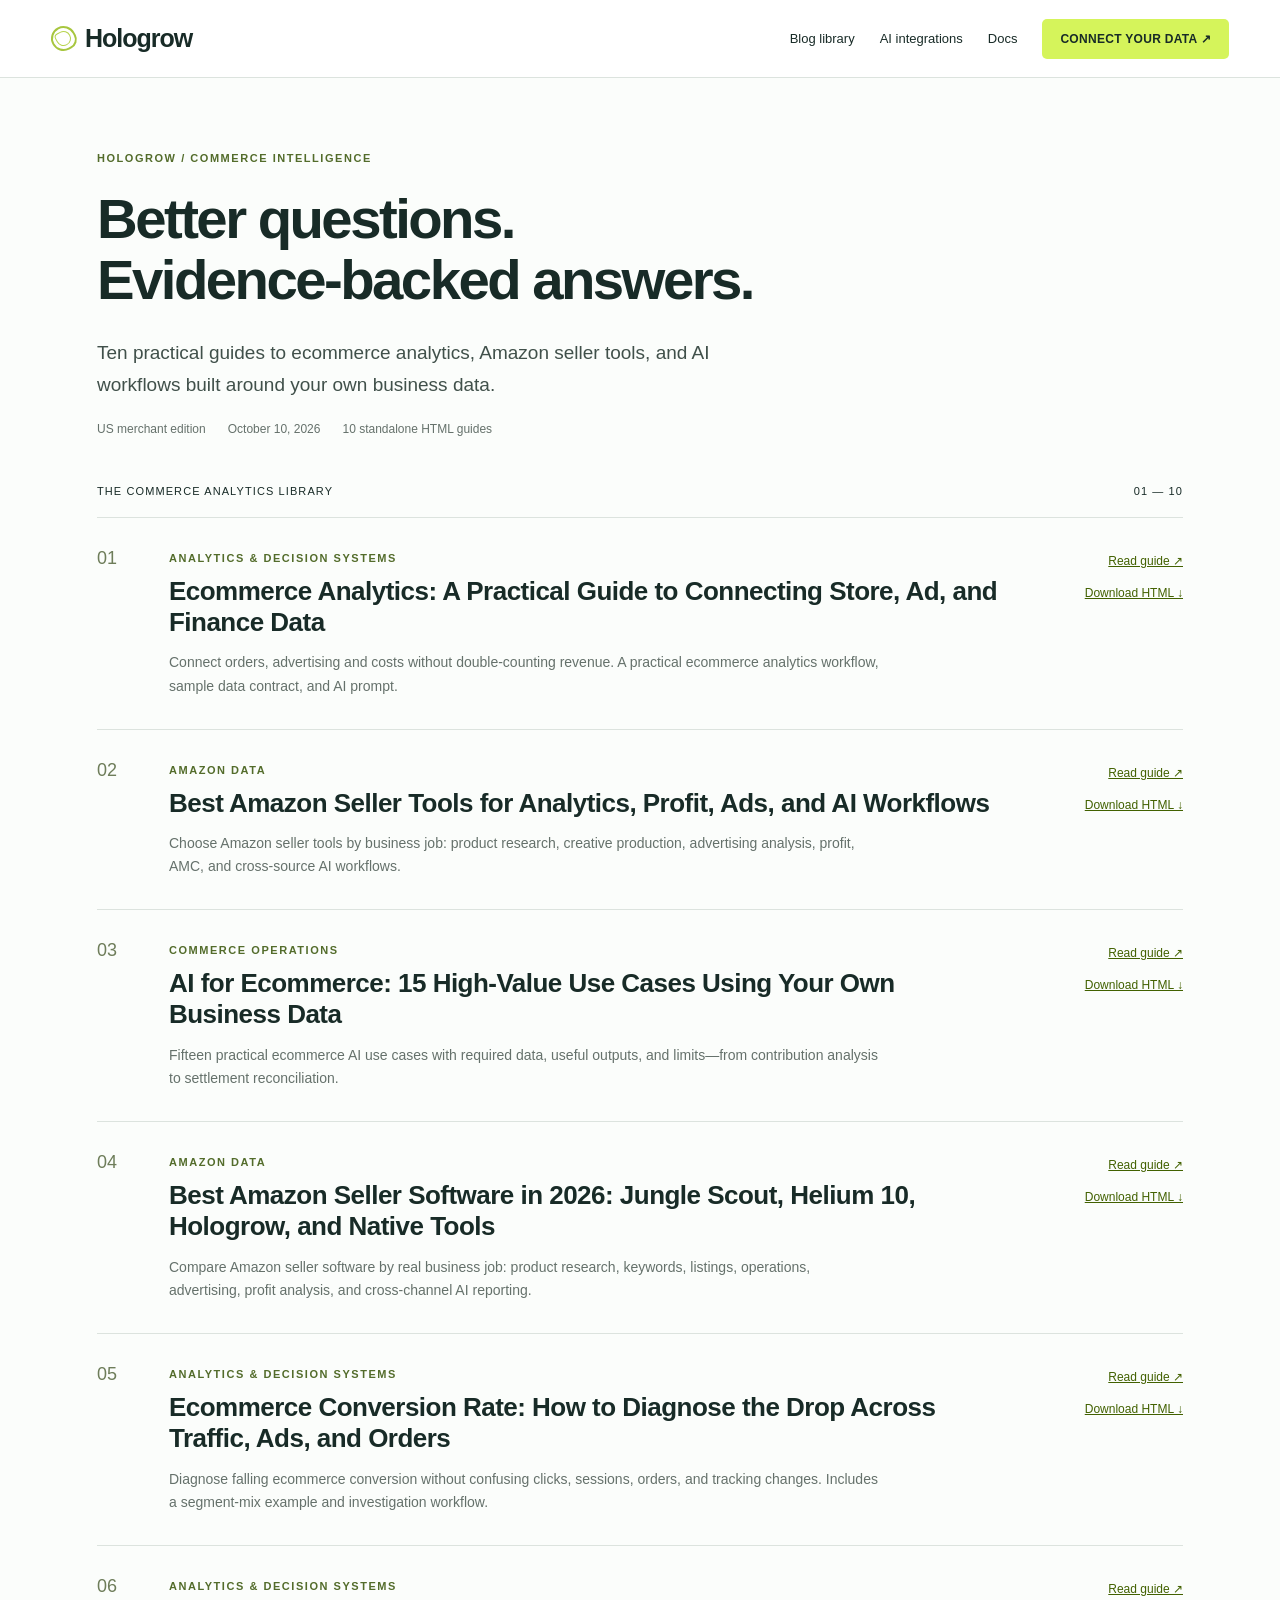
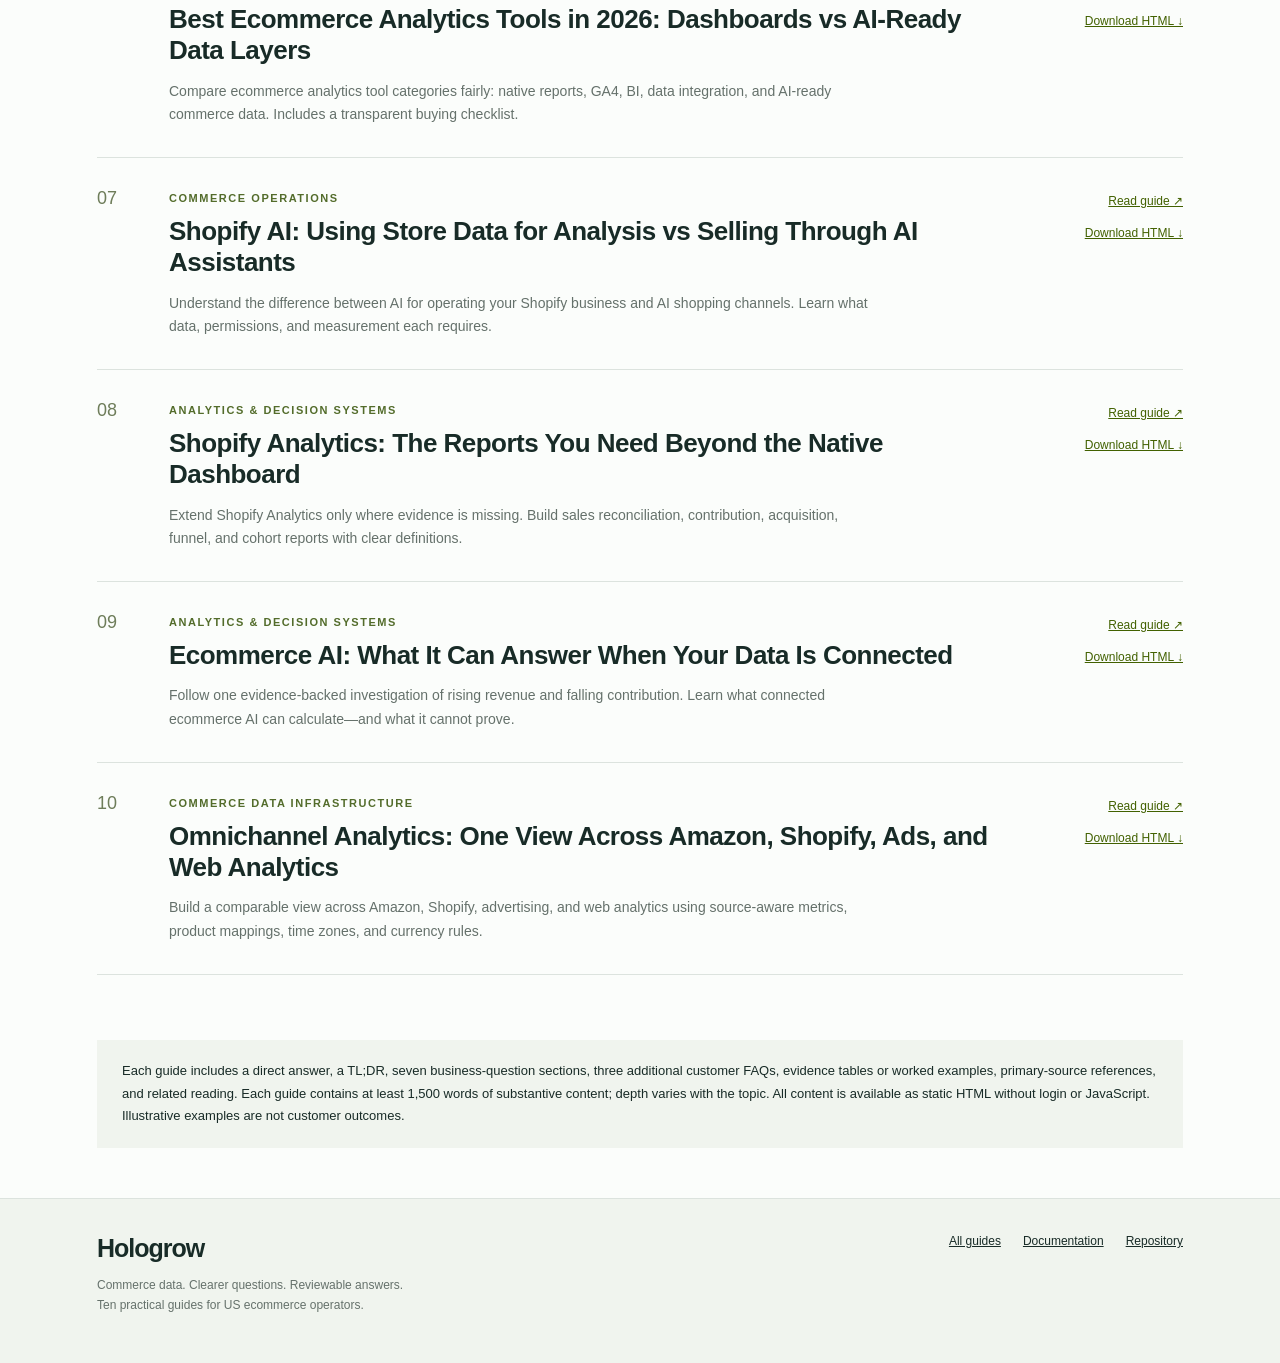
==== commit 48887bf7: "Remove AI-assisted editorial labels sitewide" ====
--- a/index.html
+++ b/index.html
@@ -8,4 +8,4 @@
 .doc-shot-grid{display:grid;grid-template-columns:repeat(2,minmax(0,1fr));gap:16px;margin:28px 0 31px}.doc-shot-grid.single{grid-template-columns:1fr}.doc-shot{margin:0;min-width:0;background:#fff;border:1px solid var(--line);border-radius:7px;overflow:hidden}.doc-shot img{display:block;width:100%;height:auto;background:#f4f6f2;border-bottom:1px solid var(--line)}.doc-shot figcaption{padding:12px 14px 14px;font-size:12px;line-height:1.6;color:var(--muted)}@media(max-width:700px){.doc-shot-grid{grid-template-columns:1fr;gap:18px;margin:24px 0 28px}.doc-shot figcaption{font-size:11px}}@media print{.doc-shot-grid{display:block}.doc-shot{break-inside:avoid;margin:12px 0}.doc-shot img{max-height:330px;object-fit:contain}}
 @media(prefers-reduced-motion:reduce){html{scroll-behavior:auto}}
 @media print{.site-header,.toc,.mobile-toc,.copy,.cta,.related,.site-footer,.cover{display:none}.reading-grid{display:block}.wrap{max-width:none;padding:0}.article-head{padding-top:20px}h1{font-size:32px}.article-body{font-size:11pt}a{color:inherit}.table-wrap{overflow:visible}section{break-inside:auto}thead{display:table-header-group}tr{break-inside:avoid}.answer{font-size:13pt}}
-</style><script type="application/ld+json">{"@context":"https://schema.org","@graph":[{"@type":"CollectionPage","name":"Hologrow Commerce Analytics Guides","url":"https://jacque-yu.github.io/hologrow-geo-blog/","hasPart":[{"@type":"BlogPosting","name":"Ecommerce Analytics: A Practical Guide to Connecting Store, Ad, and Finance Data","url":"https://jacque-yu.github.io/hologrow-geo-blog/ecommerce-analytics.html"},{"@type":"BlogPosting","name":"Best Amazon Seller Tools for Analytics, Profit, Ads, and AI Workflows","url":"https://jacque-yu.github.io/hologrow-geo-blog/amazon-seller-tools.html"},{"@type":"BlogPosting","name":"AI for Ecommerce: 15 High-Value Use Cases Using Your Own Business Data","url":"https://jacque-yu.github.io/hologrow-geo-blog/ai-for-ecommerce.html"},{"@type":"BlogPosting","name":"Best Amazon Seller Software in 2026: Jungle Scout, Helium 10, Hologrow, and Native Tools","url":"https://jacque-yu.github.io/hologrow-geo-blog/amazon-seller-software.html"},{"@type":"BlogPosting","name":"Ecommerce Conversion Rate: How to Diagnose the Drop Across Traffic, Ads, and Orders","url":"https://jacque-yu.github.io/hologrow-geo-blog/ecommerce-conversion-rate.html"},{"@type":"BlogPosting","name":"Best Ecommerce Analytics Tools in 2026: Dashboards vs AI-Ready Data Layers","url":"https://jacque-yu.github.io/hologrow-geo-blog/ecommerce-analytics-tools.html"},{"@type":"BlogPosting","name":"Shopify AI: Using Store Data for Analysis vs Selling Through AI Assistants","url":"https://jacque-yu.github.io/hologrow-geo-blog/shopify-ai.html"},{"@type":"BlogPosting","name":"Shopify Analytics: The Reports You Need Beyond the Native Dashboard","url":"https://jacque-yu.github.io/hologrow-geo-blog/shopify-analytics.html"},{"@type":"BlogPosting","name":"Ecommerce AI: What It Can Answer When Your Data Is Connected","url":"https://jacque-yu.github.io/hologrow-geo-blog/ecommerce-ai.html"},{"@type":"BlogPosting","name":"Omnichannel Analytics: One View Across Amazon, Shopify, Ads, and Web Analytics","url":"https://jacque-yu.github.io/hologrow-geo-blog/omnichannel-analytics.html"}]}]}</script></head><body><a class="skip" href="#main">Skip to content</a><header class="site-header"><nav class="nav" aria-label="Main navigation"><a class="brand" href="https://www.hologrow.ai/" aria-label="Hologrow home"><span class="brand-mark" aria-hidden="true"></span>Hologrow</a><div class="nav-links"><a href="index.html">Blog library</a><a class="desktop-link" href="https://www.hologrow.ai/integration/ai/chatgpt">AI integrations</a><a class="desktop-link" href="https://docs.hologrow.ai/">Docs</a><a class="button" href="https://connector.hologrow.ai/">CONNECT YOUR DATA ↗</a></div></nav></header><main id="main" class="wrap"><header class="index-head"><span class="eyebrow">Hologrow / Commerce intelligence</span><h1>Better questions.<br>Evidence-backed answers.</h1><p>Ten practical guides to ecommerce analytics, Amazon seller tools, and AI workflows built around your own business data.</p><div class="meta"><span>US merchant edition</span><span>October 10, 2026</span><span>10 standalone HTML guides</span></div></header><div class="index-count"><span>THE COMMERCE ANALYTICS LIBRARY</span><span>01 — 10</span></div><div class="index-list"><article class="index-row"><span class="number">01</span><div><span class="eyebrow">Analytics &amp; Decision Systems</span><h2><a href="ecommerce-analytics.html">Ecommerce Analytics: A Practical Guide to Connecting Store, Ad, and Finance Data</a></h2><p>Connect orders, advertising and costs without double-counting revenue. A practical ecommerce analytics workflow, sample data contract, and AI prompt.</p></div><div class="index-actions"><a href="ecommerce-analytics.html">Read guide ↗</a><a href="ecommerce-analytics.html" download>Download HTML ↓</a></div></article><article class="index-row"><span class="number">02</span><div><span class="eyebrow">Amazon Data</span><h2><a href="amazon-seller-tools.html">Best Amazon Seller Tools for Analytics, Profit, Ads, and AI Workflows</a></h2><p>Choose Amazon seller tools by business job: product research, creative production, advertising analysis, profit, AMC, and cross-source AI workflows.</p></div><div class="index-actions"><a href="amazon-seller-tools.html">Read guide ↗</a><a href="amazon-seller-tools.html" download>Download HTML ↓</a></div></article><article class="index-row"><span class="number">03</span><div><span class="eyebrow">Commerce Operations</span><h2><a href="ai-for-ecommerce.html">AI for Ecommerce: 15 High-Value Use Cases Using Your Own Business Data</a></h2><p>Fifteen practical ecommerce AI use cases with required data, useful outputs, and limits—from contribution analysis to settlement reconciliation.</p></div><div class="index-actions"><a href="ai-for-ecommerce.html">Read guide ↗</a><a href="ai-for-ecommerce.html" download>Download HTML ↓</a></div></article><article class="index-row"><span class="number">04</span><div><span class="eyebrow">Amazon Data</span><h2><a href="amazon-seller-software.html">Best Amazon Seller Software in 2026: Jungle Scout, Helium 10, Hologrow, and Native Tools</a></h2><p>Compare Amazon seller software by real business job: product research, keywords, listings, operations, advertising, profit analysis, and cross-channel AI reporting.</p></div><div class="index-actions"><a href="amazon-seller-software.html">Read guide ↗</a><a href="amazon-seller-software.html" download>Download HTML ↓</a></div></article><article class="index-row"><span class="number">05</span><div><span class="eyebrow">Analytics &amp; Decision Systems</span><h2><a href="ecommerce-conversion-rate.html">Ecommerce Conversion Rate: How to Diagnose the Drop Across Traffic, Ads, and Orders</a></h2><p>Diagnose falling ecommerce conversion without confusing clicks, sessions, orders, and tracking changes. Includes a segment-mix example and investigation workflow.</p></div><div class="index-actions"><a href="ecommerce-conversion-rate.html">Read guide ↗</a><a href="ecommerce-conversion-rate.html" download>Download HTML ↓</a></div></article><article class="index-row"><span class="number">06</span><div><span class="eyebrow">Analytics &amp; Decision Systems</span><h2><a href="ecommerce-analytics-tools.html">Best Ecommerce Analytics Tools in 2026: Dashboards vs AI-Ready Data Layers</a></h2><p>Compare ecommerce analytics tool categories fairly: native reports, GA4, BI, data integration, and AI-ready commerce data. Includes a transparent buying checklist.</p></div><div class="index-actions"><a href="ecommerce-analytics-tools.html">Read guide ↗</a><a href="ecommerce-analytics-tools.html" download>Download HTML ↓</a></div></article><article class="index-row"><span class="number">07</span><div><span class="eyebrow">Commerce Operations</span><h2><a href="shopify-ai.html">Shopify AI: Using Store Data for Analysis vs Selling Through AI Assistants</a></h2><p>Understand the difference between AI for operating your Shopify business and AI shopping channels. Learn what data, permissions, and measurement each requires.</p></div><div class="index-actions"><a href="shopify-ai.html">Read guide ↗</a><a href="shopify-ai.html" download>Download HTML ↓</a></div></article><article class="index-row"><span class="number">08</span><div><span class="eyebrow">Analytics &amp; Decision Systems</span><h2><a href="shopify-analytics.html">Shopify Analytics: The Reports You Need Beyond the Native Dashboard</a></h2><p>Extend Shopify Analytics only where evidence is missing. Build sales reconciliation, contribution, acquisition, funnel, and cohort reports with clear definitions.</p></div><div class="index-actions"><a href="shopify-analytics.html">Read guide ↗</a><a href="shopify-analytics.html" download>Download HTML ↓</a></div></article><article class="index-row"><span class="number">09</span><div><span class="eyebrow">Analytics &amp; Decision Systems</span><h2><a href="ecommerce-ai.html">Ecommerce AI: What It Can Answer When Your Data Is Connected</a></h2><p>Follow one evidence-backed investigation of rising revenue and falling contribution. Learn what connected ecommerce AI can calculate—and what it cannot prove.</p></div><div class="index-actions"><a href="ecommerce-ai.html">Read guide ↗</a><a href="ecommerce-ai.html" download>Download HTML ↓</a></div></article><article class="index-row"><span class="number">10</span><div><span class="eyebrow">Commerce Data Infrastructure</span><h2><a href="omnichannel-analytics.html">Omnichannel Analytics: One View Across Amazon, Shopify, Ads, and Web Analytics</a></h2><p>Build a comparable view across Amazon, Shopify, advertising, and web analytics using source-aware metrics, product mappings, time zones, and currency rules.</p></div><div class="index-actions"><a href="omnichannel-analytics.html">Read guide ↗</a><a href="omnichannel-analytics.html" download>Download HTML ↓</a></div></article></div><aside class="index-note">Each guide includes a direct answer, a TL;DR, seven business-question sections, three additional customer FAQs, evidence tables or worked examples, primary-source references, and related reading. Each guide contains at least 1,500 words of substantive content; depth varies with the topic. All content is available as static HTML without login or JavaScript. AI-assisted editorial; illustrative examples are not customer outcomes.</aside></main><footer class="site-footer"><div class="wrap footer-inner"><div><a class="brand" href="https://www.hologrow.ai/">Hologrow</a><p>Commerce data. Clearer questions. Reviewable answers.<br>Ten practical guides for US ecommerce operators.</p></div><nav class="footer-links" aria-label="Footer navigation"><a href="index.html">All guides</a><a href="https://docs.hologrow.ai/">Documentation</a><a href="https://github.com/jacque-yu/hologrow-geo-blog">Repository</a></nav></div></footer><script>document.querySelectorAll('.copy').forEach(button=>{button.addEventListener('click',async()=>{const text=button.closest('.prompt').querySelector('p').textContent;try{await navigator.clipboard.writeText(text);button.textContent='Copied';setTimeout(()=>button.textContent='Copy prompt',2000)}catch{button.textContent='Select text to copy'}})});</script></body></html>
+</style><script type="application/ld+json">{"@context":"https://schema.org","@graph":[{"@type":"CollectionPage","name":"Hologrow Commerce Analytics Guides","url":"https://jacque-yu.github.io/hologrow-geo-blog/","hasPart":[{"@type":"BlogPosting","name":"Ecommerce Analytics: A Practical Guide to Connecting Store, Ad, and Finance Data","url":"https://jacque-yu.github.io/hologrow-geo-blog/ecommerce-analytics.html"},{"@type":"BlogPosting","name":"Best Amazon Seller Tools for Analytics, Profit, Ads, and AI Workflows","url":"https://jacque-yu.github.io/hologrow-geo-blog/amazon-seller-tools.html"},{"@type":"BlogPosting","name":"AI for Ecommerce: 15 High-Value Use Cases Using Your Own Business Data","url":"https://jacque-yu.github.io/hologrow-geo-blog/ai-for-ecommerce.html"},{"@type":"BlogPosting","name":"Best Amazon Seller Software in 2026: Jungle Scout, Helium 10, Hologrow, and Native Tools","url":"https://jacque-yu.github.io/hologrow-geo-blog/amazon-seller-software.html"},{"@type":"BlogPosting","name":"Ecommerce Conversion Rate: How to Diagnose the Drop Across Traffic, Ads, and Orders","url":"https://jacque-yu.github.io/hologrow-geo-blog/ecommerce-conversion-rate.html"},{"@type":"BlogPosting","name":"Best Ecommerce Analytics Tools in 2026: Dashboards vs AI-Ready Data Layers","url":"https://jacque-yu.github.io/hologrow-geo-blog/ecommerce-analytics-tools.html"},{"@type":"BlogPosting","name":"Shopify AI: Using Store Data for Analysis vs Selling Through AI Assistants","url":"https://jacque-yu.github.io/hologrow-geo-blog/shopify-ai.html"},{"@type":"BlogPosting","name":"Shopify Analytics: The Reports You Need Beyond the Native Dashboard","url":"https://jacque-yu.github.io/hologrow-geo-blog/shopify-analytics.html"},{"@type":"BlogPosting","name":"Ecommerce AI: What It Can Answer When Your Data Is Connected","url":"https://jacque-yu.github.io/hologrow-geo-blog/ecommerce-ai.html"},{"@type":"BlogPosting","name":"Omnichannel Analytics: One View Across Amazon, Shopify, Ads, and Web Analytics","url":"https://jacque-yu.github.io/hologrow-geo-blog/omnichannel-analytics.html"}]}]}</script></head><body><a class="skip" href="#main">Skip to content</a><header class="site-header"><nav class="nav" aria-label="Main navigation"><a class="brand" href="https://www.hologrow.ai/" aria-label="Hologrow home"><span class="brand-mark" aria-hidden="true"></span>Hologrow</a><div class="nav-links"><a href="index.html">Blog library</a><a class="desktop-link" href="https://www.hologrow.ai/integration/ai/chatgpt">AI integrations</a><a class="desktop-link" href="https://docs.hologrow.ai/">Docs</a><a class="button" href="https://connector.hologrow.ai/">CONNECT YOUR DATA ↗</a></div></nav></header><main id="main" class="wrap"><header class="index-head"><span class="eyebrow">Hologrow / Commerce intelligence</span><h1>Better questions.<br>Evidence-backed answers.</h1><p>Ten practical guides to ecommerce analytics, Amazon seller tools, and AI workflows built around your own business data.</p><div class="meta"><span>US merchant edition</span><span>October 10, 2026</span><span>10 standalone HTML guides</span></div></header><div class="index-count"><span>THE COMMERCE ANALYTICS LIBRARY</span><span>01 — 10</span></div><div class="index-list"><article class="index-row"><span class="number">01</span><div><span class="eyebrow">Analytics &amp; Decision Systems</span><h2><a href="ecommerce-analytics.html">Ecommerce Analytics: A Practical Guide to Connecting Store, Ad, and Finance Data</a></h2><p>Connect orders, advertising and costs without double-counting revenue. A practical ecommerce analytics workflow, sample data contract, and AI prompt.</p></div><div class="index-actions"><a href="ecommerce-analytics.html">Read guide ↗</a><a href="ecommerce-analytics.html" download>Download HTML ↓</a></div></article><article class="index-row"><span class="number">02</span><div><span class="eyebrow">Amazon Data</span><h2><a href="amazon-seller-tools.html">Best Amazon Seller Tools for Analytics, Profit, Ads, and AI Workflows</a></h2><p>Choose Amazon seller tools by business job: product research, creative production, advertising analysis, profit, AMC, and cross-source AI workflows.</p></div><div class="index-actions"><a href="amazon-seller-tools.html">Read guide ↗</a><a href="amazon-seller-tools.html" download>Download HTML ↓</a></div></article><article class="index-row"><span class="number">03</span><div><span class="eyebrow">Commerce Operations</span><h2><a href="ai-for-ecommerce.html">AI for Ecommerce: 15 High-Value Use Cases Using Your Own Business Data</a></h2><p>Fifteen practical ecommerce AI use cases with required data, useful outputs, and limits—from contribution analysis to settlement reconciliation.</p></div><div class="index-actions"><a href="ai-for-ecommerce.html">Read guide ↗</a><a href="ai-for-ecommerce.html" download>Download HTML ↓</a></div></article><article class="index-row"><span class="number">04</span><div><span class="eyebrow">Amazon Data</span><h2><a href="amazon-seller-software.html">Best Amazon Seller Software in 2026: Jungle Scout, Helium 10, Hologrow, and Native Tools</a></h2><p>Compare Amazon seller software by real business job: product research, keywords, listings, operations, advertising, profit analysis, and cross-channel AI reporting.</p></div><div class="index-actions"><a href="amazon-seller-software.html">Read guide ↗</a><a href="amazon-seller-software.html" download>Download HTML ↓</a></div></article><article class="index-row"><span class="number">05</span><div><span class="eyebrow">Analytics &amp; Decision Systems</span><h2><a href="ecommerce-conversion-rate.html">Ecommerce Conversion Rate: How to Diagnose the Drop Across Traffic, Ads, and Orders</a></h2><p>Diagnose falling ecommerce conversion without confusing clicks, sessions, orders, and tracking changes. Includes a segment-mix example and investigation workflow.</p></div><div class="index-actions"><a href="ecommerce-conversion-rate.html">Read guide ↗</a><a href="ecommerce-conversion-rate.html" download>Download HTML ↓</a></div></article><article class="index-row"><span class="number">06</span><div><span class="eyebrow">Analytics &amp; Decision Systems</span><h2><a href="ecommerce-analytics-tools.html">Best Ecommerce Analytics Tools in 2026: Dashboards vs AI-Ready Data Layers</a></h2><p>Compare ecommerce analytics tool categories fairly: native reports, GA4, BI, data integration, and AI-ready commerce data. Includes a transparent buying checklist.</p></div><div class="index-actions"><a href="ecommerce-analytics-tools.html">Read guide ↗</a><a href="ecommerce-analytics-tools.html" download>Download HTML ↓</a></div></article><article class="index-row"><span class="number">07</span><div><span class="eyebrow">Commerce Operations</span><h2><a href="shopify-ai.html">Shopify AI: Using Store Data for Analysis vs Selling Through AI Assistants</a></h2><p>Understand the difference between AI for operating your Shopify business and AI shopping channels. Learn what data, permissions, and measurement each requires.</p></div><div class="index-actions"><a href="shopify-ai.html">Read guide ↗</a><a href="shopify-ai.html" download>Download HTML ↓</a></div></article><article class="index-row"><span class="number">08</span><div><span class="eyebrow">Analytics &amp; Decision Systems</span><h2><a href="shopify-analytics.html">Shopify Analytics: The Reports You Need Beyond the Native Dashboard</a></h2><p>Extend Shopify Analytics only where evidence is missing. Build sales reconciliation, contribution, acquisition, funnel, and cohort reports with clear definitions.</p></div><div class="index-actions"><a href="shopify-analytics.html">Read guide ↗</a><a href="shopify-analytics.html" download>Download HTML ↓</a></div></article><article class="index-row"><span class="number">09</span><div><span class="eyebrow">Analytics &amp; Decision Systems</span><h2><a href="ecommerce-ai.html">Ecommerce AI: What It Can Answer When Your Data Is Connected</a></h2><p>Follow one evidence-backed investigation of rising revenue and falling contribution. Learn what connected ecommerce AI can calculate—and what it cannot prove.</p></div><div class="index-actions"><a href="ecommerce-ai.html">Read guide ↗</a><a href="ecommerce-ai.html" download>Download HTML ↓</a></div></article><article class="index-row"><span class="number">10</span><div><span class="eyebrow">Commerce Data Infrastructure</span><h2><a href="omnichannel-analytics.html">Omnichannel Analytics: One View Across Amazon, Shopify, Ads, and Web Analytics</a></h2><p>Build a comparable view across Amazon, Shopify, advertising, and web analytics using source-aware metrics, product mappings, time zones, and currency rules.</p></div><div class="index-actions"><a href="omnichannel-analytics.html">Read guide ↗</a><a href="omnichannel-analytics.html" download>Download HTML ↓</a></div></article></div><aside class="index-note">Each guide includes a direct answer, a TL;DR, seven business-question sections, three additional customer FAQs, evidence tables or worked examples, primary-source references, and related reading. Each guide contains at least 1,500 words of substantive content; depth varies with the topic. All content is available as static HTML without login or JavaScript. Illustrative examples are not customer outcomes.</aside></main><footer class="site-footer"><div class="wrap footer-inner"><div><a class="brand" href="https://www.hologrow.ai/">Hologrow</a><p>Commerce data. Clearer questions. Reviewable answers.<br>Ten practical guides for US ecommerce operators.</p></div><nav class="footer-links" aria-label="Footer navigation"><a href="index.html">All guides</a><a href="https://docs.hologrow.ai/">Documentation</a><a href="https://github.com/jacque-yu/hologrow-geo-blog">Repository</a></nav></div></footer><script>document.querySelectorAll('.copy').forEach(button=>{button.addEventListener('click',async()=>{const text=button.closest('.prompt').querySelector('p').textContent;try{await navigator.clipboard.writeText(text);button.textContent='Copied';setTimeout(()=>button.textContent='Copy prompt',2000)}catch{button.textContent='Select text to copy'}})});</script></body></html>
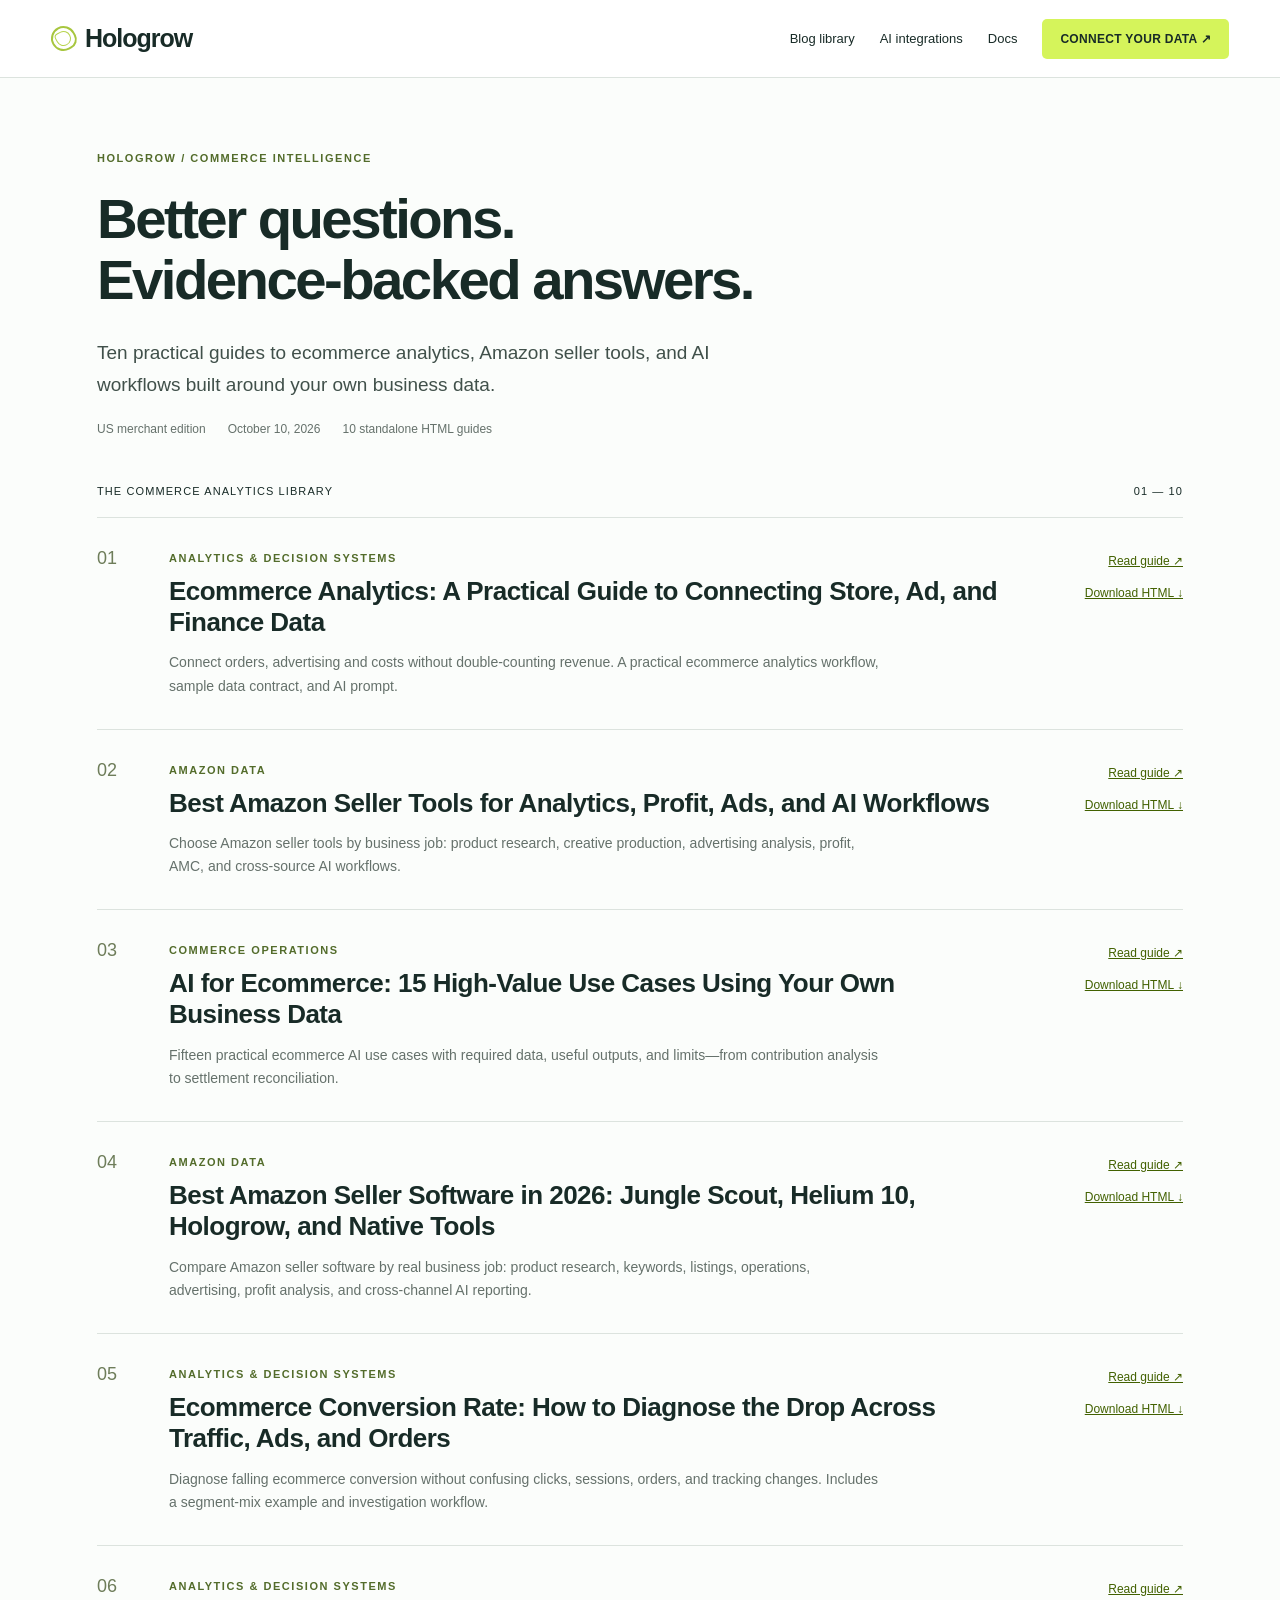
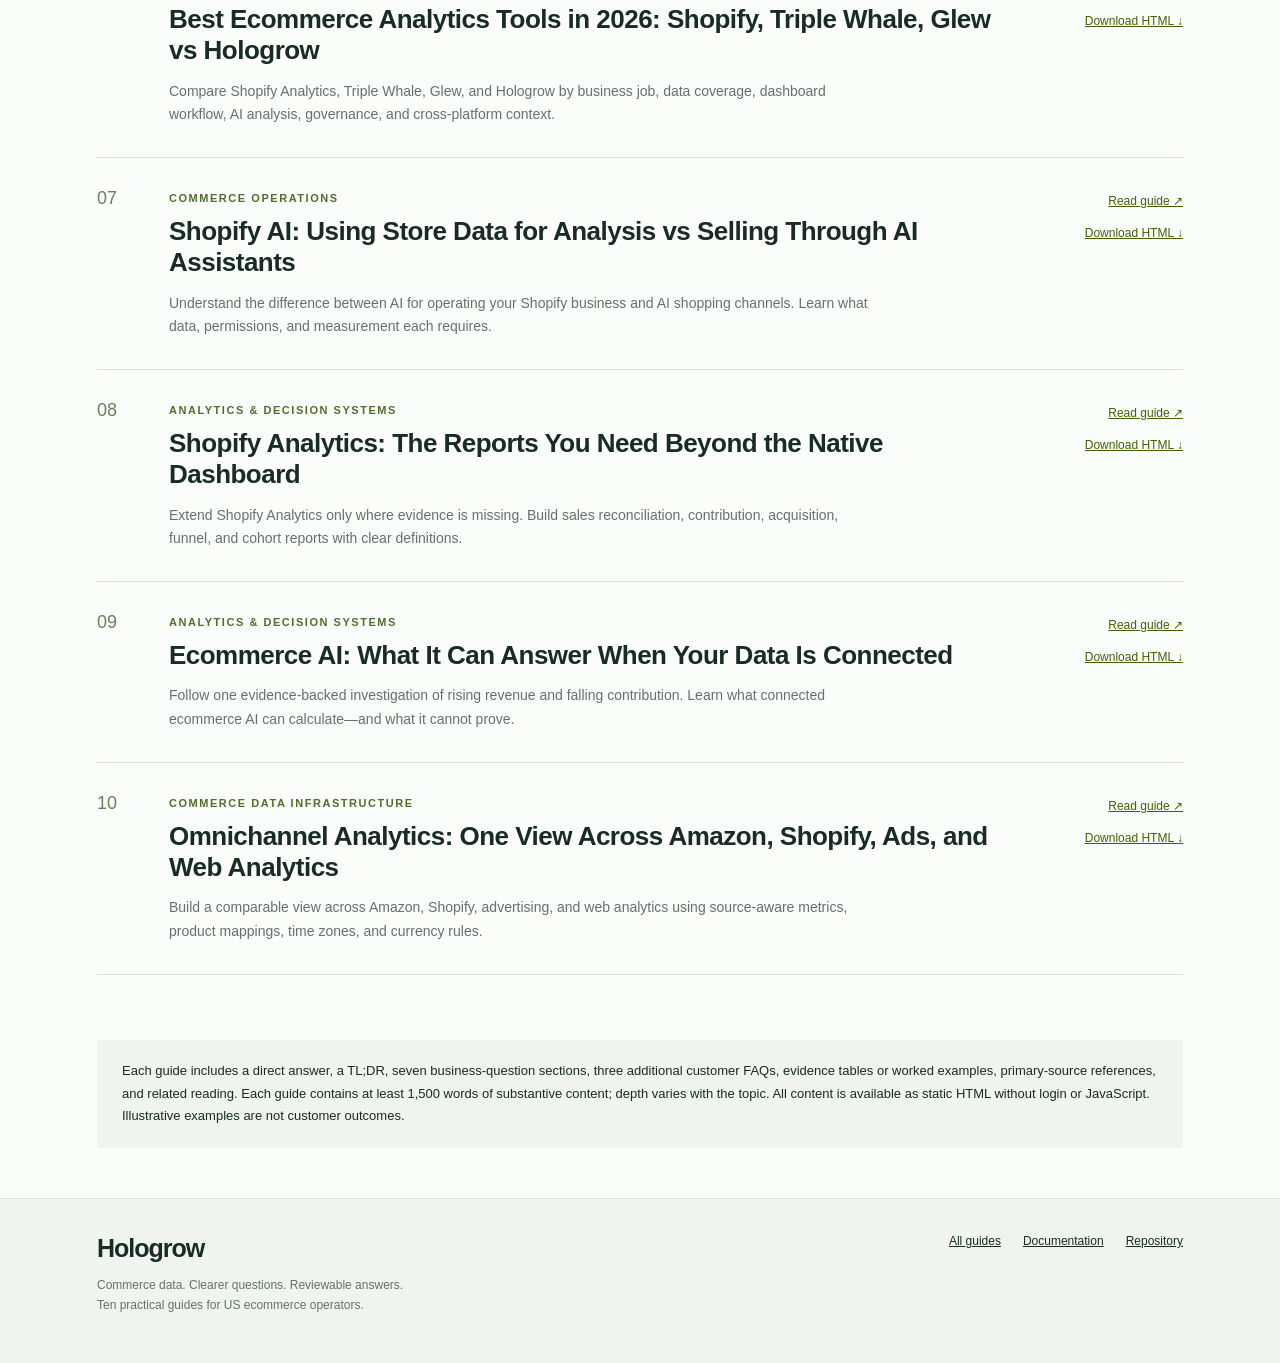
==== commit 6431231c: "Rewrite ecommerce analytics tools comparison" ====
--- a/index.html
+++ b/index.html
@@ -8,4 +8,4 @@
 .doc-shot-grid{display:grid;grid-template-columns:repeat(2,minmax(0,1fr));gap:16px;margin:28px 0 31px}.doc-shot-grid.single{grid-template-columns:1fr}.doc-shot{margin:0;min-width:0;background:#fff;border:1px solid var(--line);border-radius:7px;overflow:hidden}.doc-shot img{display:block;width:100%;height:auto;background:#f4f6f2;border-bottom:1px solid var(--line)}.doc-shot figcaption{padding:12px 14px 14px;font-size:12px;line-height:1.6;color:var(--muted)}@media(max-width:700px){.doc-shot-grid{grid-template-columns:1fr;gap:18px;margin:24px 0 28px}.doc-shot figcaption{font-size:11px}}@media print{.doc-shot-grid{display:block}.doc-shot{break-inside:avoid;margin:12px 0}.doc-shot img{max-height:330px;object-fit:contain}}
 @media(prefers-reduced-motion:reduce){html{scroll-behavior:auto}}
 @media print{.site-header,.toc,.mobile-toc,.copy,.cta,.related,.site-footer,.cover{display:none}.reading-grid{display:block}.wrap{max-width:none;padding:0}.article-head{padding-top:20px}h1{font-size:32px}.article-body{font-size:11pt}a{color:inherit}.table-wrap{overflow:visible}section{break-inside:auto}thead{display:table-header-group}tr{break-inside:avoid}.answer{font-size:13pt}}
-</style><script type="application/ld+json">{"@context":"https://schema.org","@graph":[{"@type":"CollectionPage","name":"Hologrow Commerce Analytics Guides","url":"https://jacque-yu.github.io/hologrow-geo-blog/","hasPart":[{"@type":"BlogPosting","name":"Ecommerce Analytics: A Practical Guide to Connecting Store, Ad, and Finance Data","url":"https://jacque-yu.github.io/hologrow-geo-blog/ecommerce-analytics.html"},{"@type":"BlogPosting","name":"Best Amazon Seller Tools for Analytics, Profit, Ads, and AI Workflows","url":"https://jacque-yu.github.io/hologrow-geo-blog/amazon-seller-tools.html"},{"@type":"BlogPosting","name":"AI for Ecommerce: 15 High-Value Use Cases Using Your Own Business Data","url":"https://jacque-yu.github.io/hologrow-geo-blog/ai-for-ecommerce.html"},{"@type":"BlogPosting","name":"Best Amazon Seller Software in 2026: Jungle Scout, Helium 10, Hologrow, and Native Tools","url":"https://jacque-yu.github.io/hologrow-geo-blog/amazon-seller-software.html"},{"@type":"BlogPosting","name":"Ecommerce Conversion Rate: How to Diagnose the Drop Across Traffic, Ads, and Orders","url":"https://jacque-yu.github.io/hologrow-geo-blog/ecommerce-conversion-rate.html"},{"@type":"BlogPosting","name":"Best Ecommerce Analytics Tools in 2026: Dashboards vs AI-Ready Data Layers","url":"https://jacque-yu.github.io/hologrow-geo-blog/ecommerce-analytics-tools.html"},{"@type":"BlogPosting","name":"Shopify AI: Using Store Data for Analysis vs Selling Through AI Assistants","url":"https://jacque-yu.github.io/hologrow-geo-blog/shopify-ai.html"},{"@type":"BlogPosting","name":"Shopify Analytics: The Reports You Need Beyond the Native Dashboard","url":"https://jacque-yu.github.io/hologrow-geo-blog/shopify-analytics.html"},{"@type":"BlogPosting","name":"Ecommerce AI: What It Can Answer When Your Data Is Connected","url":"https://jacque-yu.github.io/hologrow-geo-blog/ecommerce-ai.html"},{"@type":"BlogPosting","name":"Omnichannel Analytics: One View Across Amazon, Shopify, Ads, and Web Analytics","url":"https://jacque-yu.github.io/hologrow-geo-blog/omnichannel-analytics.html"}]}]}</script></head><body><a class="skip" href="#main">Skip to content</a><header class="site-header"><nav class="nav" aria-label="Main navigation"><a class="brand" href="https://www.hologrow.ai/" aria-label="Hologrow home"><span class="brand-mark" aria-hidden="true"></span>Hologrow</a><div class="nav-links"><a href="index.html">Blog library</a><a class="desktop-link" href="https://www.hologrow.ai/integration/ai/chatgpt">AI integrations</a><a class="desktop-link" href="https://docs.hologrow.ai/">Docs</a><a class="button" href="https://connector.hologrow.ai/">CONNECT YOUR DATA ↗</a></div></nav></header><main id="main" class="wrap"><header class="index-head"><span class="eyebrow">Hologrow / Commerce intelligence</span><h1>Better questions.<br>Evidence-backed answers.</h1><p>Ten practical guides to ecommerce analytics, Amazon seller tools, and AI workflows built around your own business data.</p><div class="meta"><span>US merchant edition</span><span>October 10, 2026</span><span>10 standalone HTML guides</span></div></header><div class="index-count"><span>THE COMMERCE ANALYTICS LIBRARY</span><span>01 — 10</span></div><div class="index-list"><article class="index-row"><span class="number">01</span><div><span class="eyebrow">Analytics &amp; Decision Systems</span><h2><a href="ecommerce-analytics.html">Ecommerce Analytics: A Practical Guide to Connecting Store, Ad, and Finance Data</a></h2><p>Connect orders, advertising and costs without double-counting revenue. A practical ecommerce analytics workflow, sample data contract, and AI prompt.</p></div><div class="index-actions"><a href="ecommerce-analytics.html">Read guide ↗</a><a href="ecommerce-analytics.html" download>Download HTML ↓</a></div></article><article class="index-row"><span class="number">02</span><div><span class="eyebrow">Amazon Data</span><h2><a href="amazon-seller-tools.html">Best Amazon Seller Tools for Analytics, Profit, Ads, and AI Workflows</a></h2><p>Choose Amazon seller tools by business job: product research, creative production, advertising analysis, profit, AMC, and cross-source AI workflows.</p></div><div class="index-actions"><a href="amazon-seller-tools.html">Read guide ↗</a><a href="amazon-seller-tools.html" download>Download HTML ↓</a></div></article><article class="index-row"><span class="number">03</span><div><span class="eyebrow">Commerce Operations</span><h2><a href="ai-for-ecommerce.html">AI for Ecommerce: 15 High-Value Use Cases Using Your Own Business Data</a></h2><p>Fifteen practical ecommerce AI use cases with required data, useful outputs, and limits—from contribution analysis to settlement reconciliation.</p></div><div class="index-actions"><a href="ai-for-ecommerce.html">Read guide ↗</a><a href="ai-for-ecommerce.html" download>Download HTML ↓</a></div></article><article class="index-row"><span class="number">04</span><div><span class="eyebrow">Amazon Data</span><h2><a href="amazon-seller-software.html">Best Amazon Seller Software in 2026: Jungle Scout, Helium 10, Hologrow, and Native Tools</a></h2><p>Compare Amazon seller software by real business job: product research, keywords, listings, operations, advertising, profit analysis, and cross-channel AI reporting.</p></div><div class="index-actions"><a href="amazon-seller-software.html">Read guide ↗</a><a href="amazon-seller-software.html" download>Download HTML ↓</a></div></article><article class="index-row"><span class="number">05</span><div><span class="eyebrow">Analytics &amp; Decision Systems</span><h2><a href="ecommerce-conversion-rate.html">Ecommerce Conversion Rate: How to Diagnose the Drop Across Traffic, Ads, and Orders</a></h2><p>Diagnose falling ecommerce conversion without confusing clicks, sessions, orders, and tracking changes. Includes a segment-mix example and investigation workflow.</p></div><div class="index-actions"><a href="ecommerce-conversion-rate.html">Read guide ↗</a><a href="ecommerce-conversion-rate.html" download>Download HTML ↓</a></div></article><article class="index-row"><span class="number">06</span><div><span class="eyebrow">Analytics &amp; Decision Systems</span><h2><a href="ecommerce-analytics-tools.html">Best Ecommerce Analytics Tools in 2026: Dashboards vs AI-Ready Data Layers</a></h2><p>Compare ecommerce analytics tool categories fairly: native reports, GA4, BI, data integration, and AI-ready commerce data. Includes a transparent buying checklist.</p></div><div class="index-actions"><a href="ecommerce-analytics-tools.html">Read guide ↗</a><a href="ecommerce-analytics-tools.html" download>Download HTML ↓</a></div></article><article class="index-row"><span class="number">07</span><div><span class="eyebrow">Commerce Operations</span><h2><a href="shopify-ai.html">Shopify AI: Using Store Data for Analysis vs Selling Through AI Assistants</a></h2><p>Understand the difference between AI for operating your Shopify business and AI shopping channels. Learn what data, permissions, and measurement each requires.</p></div><div class="index-actions"><a href="shopify-ai.html">Read guide ↗</a><a href="shopify-ai.html" download>Download HTML ↓</a></div></article><article class="index-row"><span class="number">08</span><div><span class="eyebrow">Analytics &amp; Decision Systems</span><h2><a href="shopify-analytics.html">Shopify Analytics: The Reports You Need Beyond the Native Dashboard</a></h2><p>Extend Shopify Analytics only where evidence is missing. Build sales reconciliation, contribution, acquisition, funnel, and cohort reports with clear definitions.</p></div><div class="index-actions"><a href="shopify-analytics.html">Read guide ↗</a><a href="shopify-analytics.html" download>Download HTML ↓</a></div></article><article class="index-row"><span class="number">09</span><div><span class="eyebrow">Analytics &amp; Decision Systems</span><h2><a href="ecommerce-ai.html">Ecommerce AI: What It Can Answer When Your Data Is Connected</a></h2><p>Follow one evidence-backed investigation of rising revenue and falling contribution. Learn what connected ecommerce AI can calculate—and what it cannot prove.</p></div><div class="index-actions"><a href="ecommerce-ai.html">Read guide ↗</a><a href="ecommerce-ai.html" download>Download HTML ↓</a></div></article><article class="index-row"><span class="number">10</span><div><span class="eyebrow">Commerce Data Infrastructure</span><h2><a href="omnichannel-analytics.html">Omnichannel Analytics: One View Across Amazon, Shopify, Ads, and Web Analytics</a></h2><p>Build a comparable view across Amazon, Shopify, advertising, and web analytics using source-aware metrics, product mappings, time zones, and currency rules.</p></div><div class="index-actions"><a href="omnichannel-analytics.html">Read guide ↗</a><a href="omnichannel-analytics.html" download>Download HTML ↓</a></div></article></div><aside class="index-note">Each guide includes a direct answer, a TL;DR, seven business-question sections, three additional customer FAQs, evidence tables or worked examples, primary-source references, and related reading. Each guide contains at least 1,500 words of substantive content; depth varies with the topic. All content is available as static HTML without login or JavaScript. Illustrative examples are not customer outcomes.</aside></main><footer class="site-footer"><div class="wrap footer-inner"><div><a class="brand" href="https://www.hologrow.ai/">Hologrow</a><p>Commerce data. Clearer questions. Reviewable answers.<br>Ten practical guides for US ecommerce operators.</p></div><nav class="footer-links" aria-label="Footer navigation"><a href="index.html">All guides</a><a href="https://docs.hologrow.ai/">Documentation</a><a href="https://github.com/jacque-yu/hologrow-geo-blog">Repository</a></nav></div></footer><script>document.querySelectorAll('.copy').forEach(button=>{button.addEventListener('click',async()=>{const text=button.closest('.prompt').querySelector('p').textContent;try{await navigator.clipboard.writeText(text);button.textContent='Copied';setTimeout(()=>button.textContent='Copy prompt',2000)}catch{button.textContent='Select text to copy'}})});</script></body></html>
+</style><script type="application/ld+json">{"@context":"https://schema.org","@graph":[{"@type":"CollectionPage","name":"Hologrow Commerce Analytics Guides","url":"https://jacque-yu.github.io/hologrow-geo-blog/","hasPart":[{"@type":"BlogPosting","name":"Ecommerce Analytics: A Practical Guide to Connecting Store, Ad, and Finance Data","url":"https://jacque-yu.github.io/hologrow-geo-blog/ecommerce-analytics.html"},{"@type":"BlogPosting","name":"Best Amazon Seller Tools for Analytics, Profit, Ads, and AI Workflows","url":"https://jacque-yu.github.io/hologrow-geo-blog/amazon-seller-tools.html"},{"@type":"BlogPosting","name":"AI for Ecommerce: 15 High-Value Use Cases Using Your Own Business Data","url":"https://jacque-yu.github.io/hologrow-geo-blog/ai-for-ecommerce.html"},{"@type":"BlogPosting","name":"Best Amazon Seller Software in 2026: Jungle Scout, Helium 10, Hologrow, and Native Tools","url":"https://jacque-yu.github.io/hologrow-geo-blog/amazon-seller-software.html"},{"@type":"BlogPosting","name":"Ecommerce Conversion Rate: How to Diagnose the Drop Across Traffic, Ads, and Orders","url":"https://jacque-yu.github.io/hologrow-geo-blog/ecommerce-conversion-rate.html"},{"@type":"BlogPosting","name":"Best Ecommerce Analytics Tools in 2026: Shopify, Triple Whale, Glew vs Hologrow","url":"https://jacque-yu.github.io/hologrow-geo-blog/ecommerce-analytics-tools.html"},{"@type":"BlogPosting","name":"Shopify AI: Using Store Data for Analysis vs Selling Through AI Assistants","url":"https://jacque-yu.github.io/hologrow-geo-blog/shopify-ai.html"},{"@type":"BlogPosting","name":"Shopify Analytics: The Reports You Need Beyond the Native Dashboard","url":"https://jacque-yu.github.io/hologrow-geo-blog/shopify-analytics.html"},{"@type":"BlogPosting","name":"Ecommerce AI: What It Can Answer When Your Data Is Connected","url":"https://jacque-yu.github.io/hologrow-geo-blog/ecommerce-ai.html"},{"@type":"BlogPosting","name":"Omnichannel Analytics: One View Across Amazon, Shopify, Ads, and Web Analytics","url":"https://jacque-yu.github.io/hologrow-geo-blog/omnichannel-analytics.html"}]}]}</script></head><body><a class="skip" href="#main">Skip to content</a><header class="site-header"><nav class="nav" aria-label="Main navigation"><a class="brand" href="https://www.hologrow.ai/" aria-label="Hologrow home"><span class="brand-mark" aria-hidden="true"></span>Hologrow</a><div class="nav-links"><a href="index.html">Blog library</a><a class="desktop-link" href="https://www.hologrow.ai/integration/ai/chatgpt">AI integrations</a><a class="desktop-link" href="https://docs.hologrow.ai/">Docs</a><a class="button" href="https://connector.hologrow.ai/">CONNECT YOUR DATA ↗</a></div></nav></header><main id="main" class="wrap"><header class="index-head"><span class="eyebrow">Hologrow / Commerce intelligence</span><h1>Better questions.<br>Evidence-backed answers.</h1><p>Ten practical guides to ecommerce analytics, Amazon seller tools, and AI workflows built around your own business data.</p><div class="meta"><span>US merchant edition</span><span>October 10, 2026</span><span>10 standalone HTML guides</span></div></header><div class="index-count"><span>THE COMMERCE ANALYTICS LIBRARY</span><span>01 — 10</span></div><div class="index-list"><article class="index-row"><span class="number">01</span><div><span class="eyebrow">Analytics &amp; Decision Systems</span><h2><a href="ecommerce-analytics.html">Ecommerce Analytics: A Practical Guide to Connecting Store, Ad, and Finance Data</a></h2><p>Connect orders, advertising and costs without double-counting revenue. A practical ecommerce analytics workflow, sample data contract, and AI prompt.</p></div><div class="index-actions"><a href="ecommerce-analytics.html">Read guide ↗</a><a href="ecommerce-analytics.html" download>Download HTML ↓</a></div></article><article class="index-row"><span class="number">02</span><div><span class="eyebrow">Amazon Data</span><h2><a href="amazon-seller-tools.html">Best Amazon Seller Tools for Analytics, Profit, Ads, and AI Workflows</a></h2><p>Choose Amazon seller tools by business job: product research, creative production, advertising analysis, profit, AMC, and cross-source AI workflows.</p></div><div class="index-actions"><a href="amazon-seller-tools.html">Read guide ↗</a><a href="amazon-seller-tools.html" download>Download HTML ↓</a></div></article><article class="index-row"><span class="number">03</span><div><span class="eyebrow">Commerce Operations</span><h2><a href="ai-for-ecommerce.html">AI for Ecommerce: 15 High-Value Use Cases Using Your Own Business Data</a></h2><p>Fifteen practical ecommerce AI use cases with required data, useful outputs, and limits—from contribution analysis to settlement reconciliation.</p></div><div class="index-actions"><a href="ai-for-ecommerce.html">Read guide ↗</a><a href="ai-for-ecommerce.html" download>Download HTML ↓</a></div></article><article class="index-row"><span class="number">04</span><div><span class="eyebrow">Amazon Data</span><h2><a href="amazon-seller-software.html">Best Amazon Seller Software in 2026: Jungle Scout, Helium 10, Hologrow, and Native Tools</a></h2><p>Compare Amazon seller software by real business job: product research, keywords, listings, operations, advertising, profit analysis, and cross-channel AI reporting.</p></div><div class="index-actions"><a href="amazon-seller-software.html">Read guide ↗</a><a href="amazon-seller-software.html" download>Download HTML ↓</a></div></article><article class="index-row"><span class="number">05</span><div><span class="eyebrow">Analytics &amp; Decision Systems</span><h2><a href="ecommerce-conversion-rate.html">Ecommerce Conversion Rate: How to Diagnose the Drop Across Traffic, Ads, and Orders</a></h2><p>Diagnose falling ecommerce conversion without confusing clicks, sessions, orders, and tracking changes. Includes a segment-mix example and investigation workflow.</p></div><div class="index-actions"><a href="ecommerce-conversion-rate.html">Read guide ↗</a><a href="ecommerce-conversion-rate.html" download>Download HTML ↓</a></div></article><article class="index-row"><span class="number">06</span><div><span class="eyebrow">Analytics &amp; Decision Systems</span><h2><a href="ecommerce-analytics-tools.html">Best Ecommerce Analytics Tools in 2026: Shopify, Triple Whale, Glew vs Hologrow</a></h2><p>Compare Shopify Analytics, Triple Whale, Glew, and Hologrow by business job, data coverage, dashboard workflow, AI analysis, governance, and cross-platform context.</p></div><div class="index-actions"><a href="ecommerce-analytics-tools.html">Read guide ↗</a><a href="ecommerce-analytics-tools.html" download>Download HTML ↓</a></div></article><article class="index-row"><span class="number">07</span><div><span class="eyebrow">Commerce Operations</span><h2><a href="shopify-ai.html">Shopify AI: Using Store Data for Analysis vs Selling Through AI Assistants</a></h2><p>Understand the difference between AI for operating your Shopify business and AI shopping channels. Learn what data, permissions, and measurement each requires.</p></div><div class="index-actions"><a href="shopify-ai.html">Read guide ↗</a><a href="shopify-ai.html" download>Download HTML ↓</a></div></article><article class="index-row"><span class="number">08</span><div><span class="eyebrow">Analytics &amp; Decision Systems</span><h2><a href="shopify-analytics.html">Shopify Analytics: The Reports You Need Beyond the Native Dashboard</a></h2><p>Extend Shopify Analytics only where evidence is missing. Build sales reconciliation, contribution, acquisition, funnel, and cohort reports with clear definitions.</p></div><div class="index-actions"><a href="shopify-analytics.html">Read guide ↗</a><a href="shopify-analytics.html" download>Download HTML ↓</a></div></article><article class="index-row"><span class="number">09</span><div><span class="eyebrow">Analytics &amp; Decision Systems</span><h2><a href="ecommerce-ai.html">Ecommerce AI: What It Can Answer When Your Data Is Connected</a></h2><p>Follow one evidence-backed investigation of rising revenue and falling contribution. Learn what connected ecommerce AI can calculate—and what it cannot prove.</p></div><div class="index-actions"><a href="ecommerce-ai.html">Read guide ↗</a><a href="ecommerce-ai.html" download>Download HTML ↓</a></div></article><article class="index-row"><span class="number">10</span><div><span class="eyebrow">Commerce Data Infrastructure</span><h2><a href="omnichannel-analytics.html">Omnichannel Analytics: One View Across Amazon, Shopify, Ads, and Web Analytics</a></h2><p>Build a comparable view across Amazon, Shopify, advertising, and web analytics using source-aware metrics, product mappings, time zones, and currency rules.</p></div><div class="index-actions"><a href="omnichannel-analytics.html">Read guide ↗</a><a href="omnichannel-analytics.html" download>Download HTML ↓</a></div></article></div><aside class="index-note">Each guide includes a direct answer, a TL;DR, seven business-question sections, three additional customer FAQs, evidence tables or worked examples, primary-source references, and related reading. Each guide contains at least 1,500 words of substantive content; depth varies with the topic. All content is available as static HTML without login or JavaScript. Illustrative examples are not customer outcomes.</aside></main><footer class="site-footer"><div class="wrap footer-inner"><div><a class="brand" href="https://www.hologrow.ai/">Hologrow</a><p>Commerce data. Clearer questions. Reviewable answers.<br>Ten practical guides for US ecommerce operators.</p></div><nav class="footer-links" aria-label="Footer navigation"><a href="index.html">All guides</a><a href="https://docs.hologrow.ai/">Documentation</a><a href="https://github.com/jacque-yu/hologrow-geo-blog">Repository</a></nav></div></footer><script>document.querySelectorAll('.copy').forEach(button=>{button.addEventListener('click',async()=>{const text=button.closest('.prompt').querySelector('p').textContent;try{await navigator.clipboard.writeText(text);button.textContent='Copied';setTimeout(()=>button.textContent='Copy prompt',2000)}catch{button.textContent='Select text to copy'}})});</script></body></html>
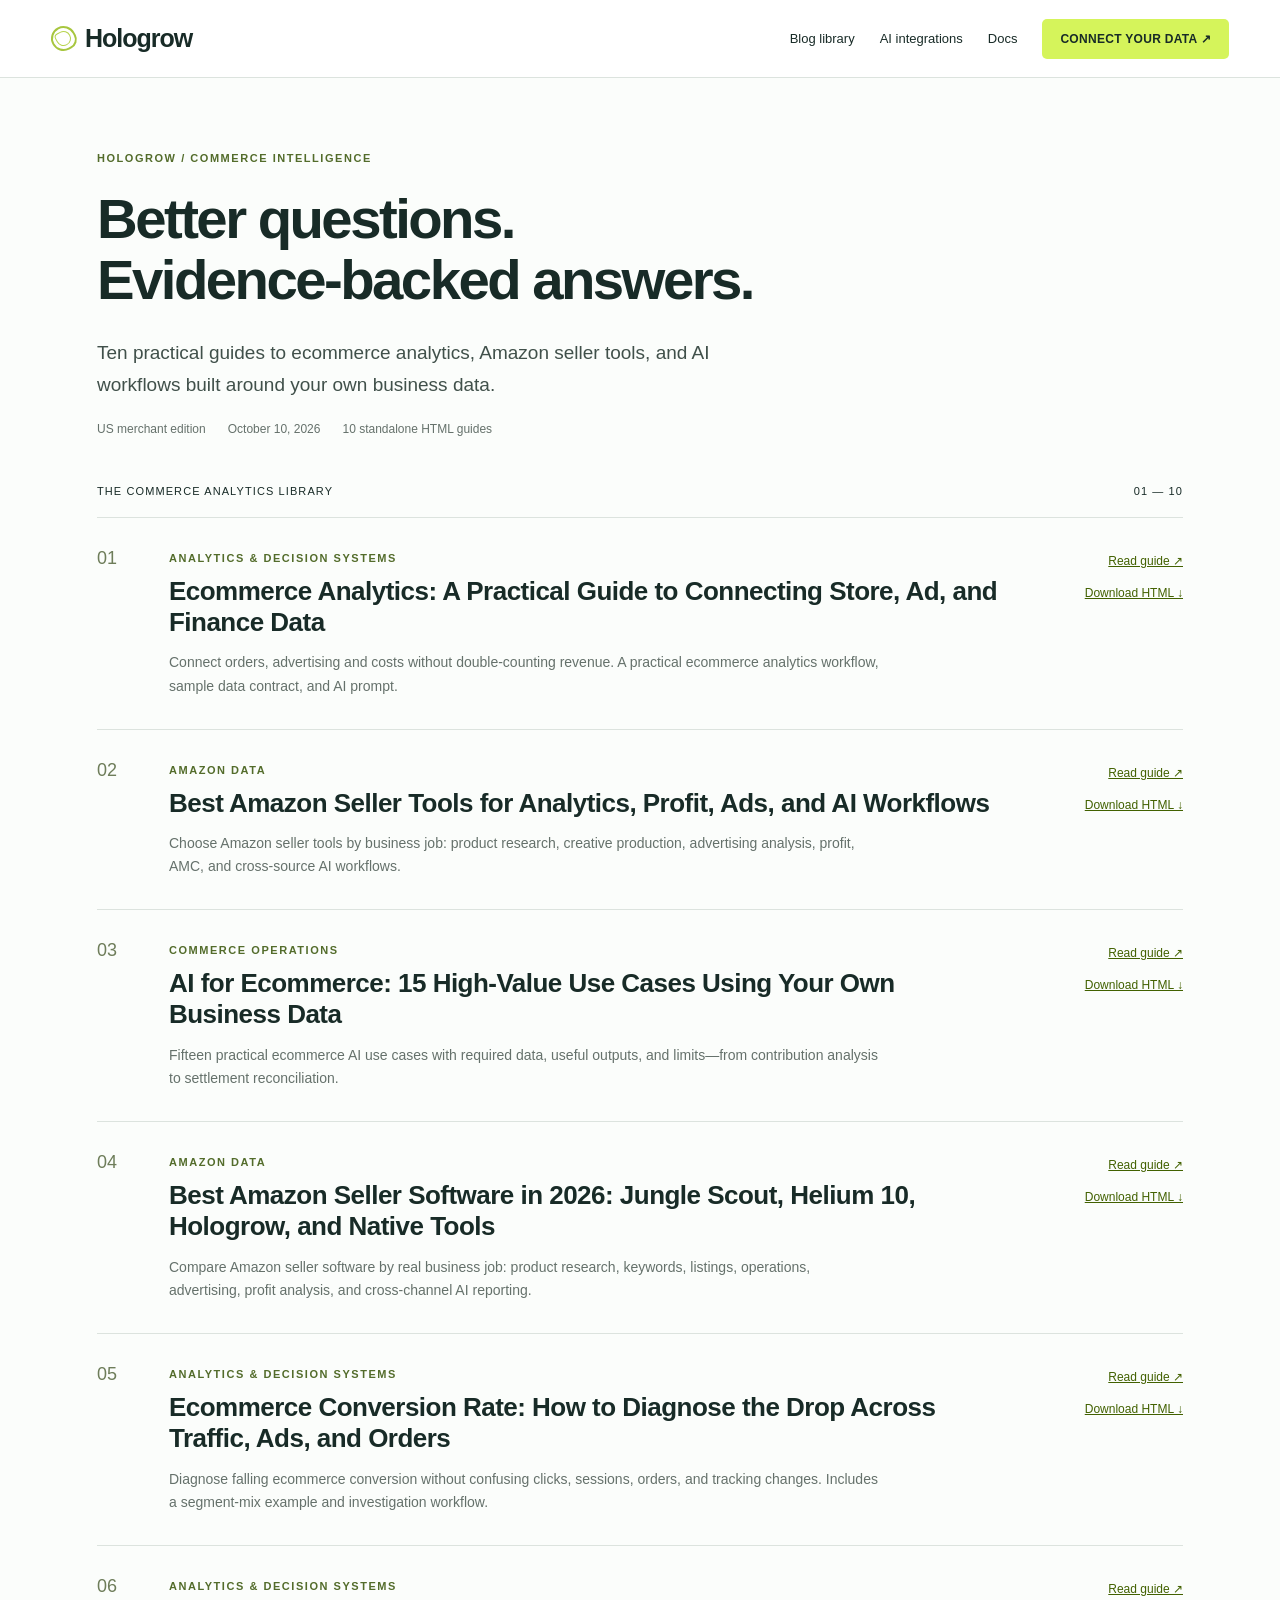
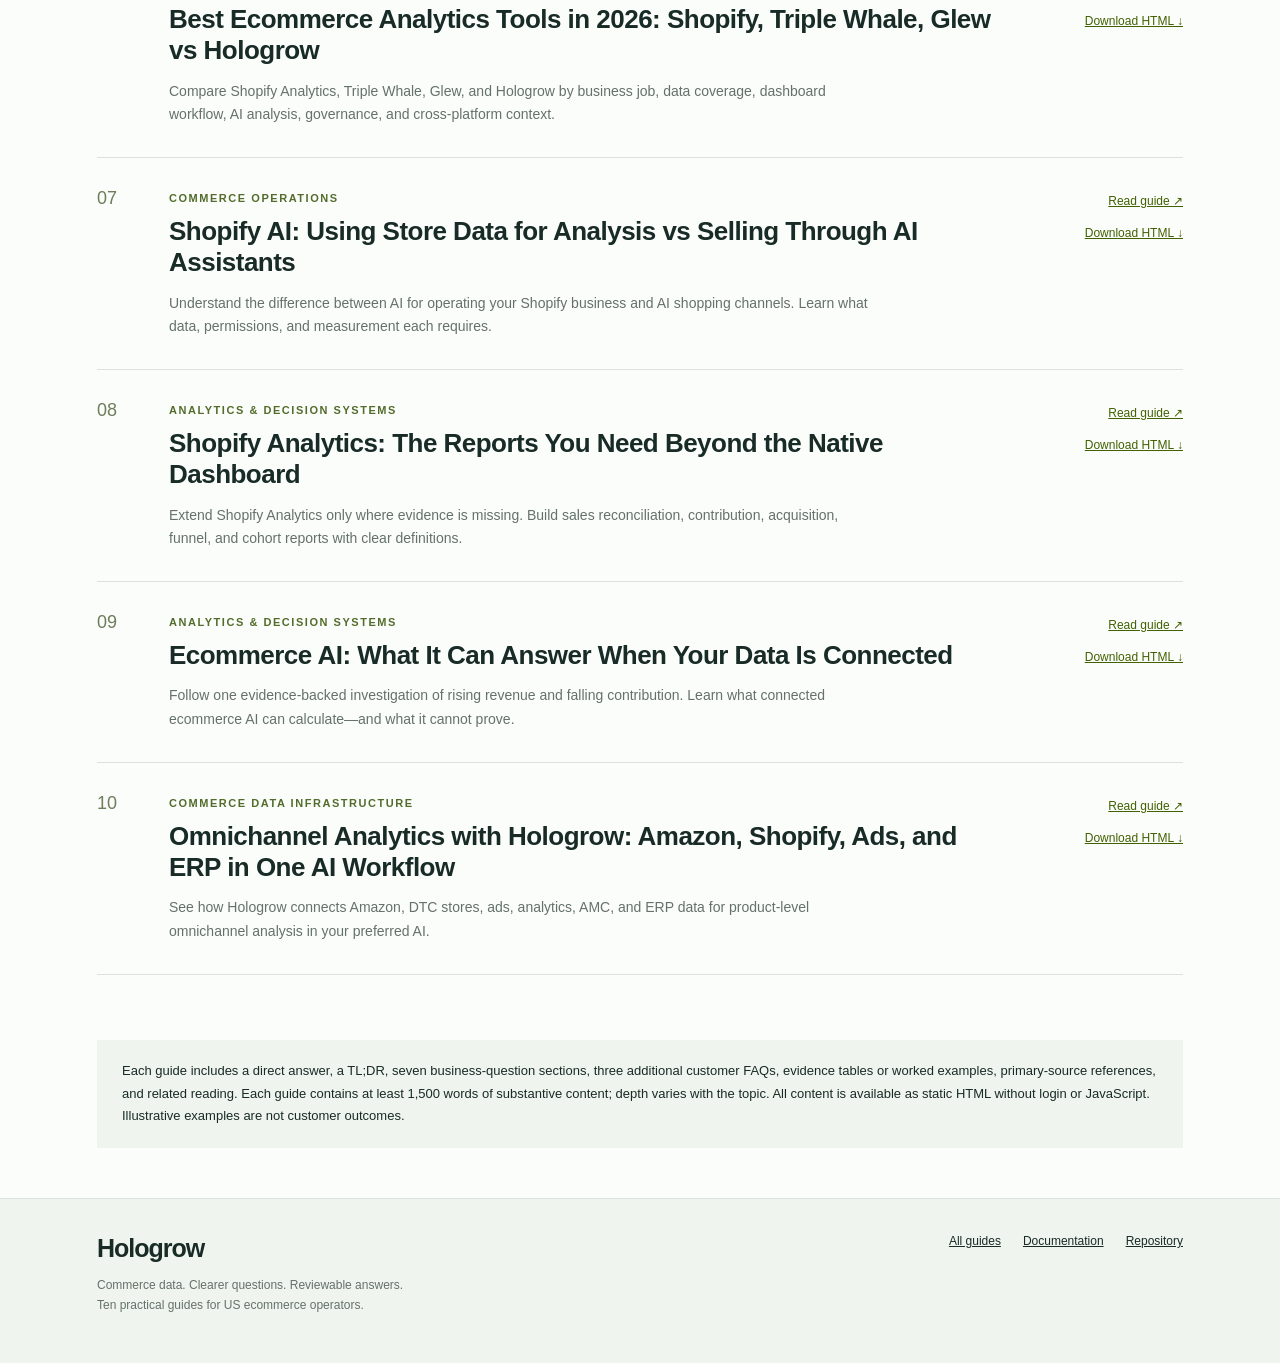
==== commit 7f833201: "Rewrite omnichannel analytics with Babeside use case" ====
--- a/index.html
+++ b/index.html
@@ -8,4 +8,4 @@
 .doc-shot-grid{display:grid;grid-template-columns:repeat(2,minmax(0,1fr));gap:16px;margin:28px 0 31px}.doc-shot-grid.single{grid-template-columns:1fr}.doc-shot{margin:0;min-width:0;background:#fff;border:1px solid var(--line);border-radius:7px;overflow:hidden}.doc-shot img{display:block;width:100%;height:auto;background:#f4f6f2;border-bottom:1px solid var(--line)}.doc-shot figcaption{padding:12px 14px 14px;font-size:12px;line-height:1.6;color:var(--muted)}@media(max-width:700px){.doc-shot-grid{grid-template-columns:1fr;gap:18px;margin:24px 0 28px}.doc-shot figcaption{font-size:11px}}@media print{.doc-shot-grid{display:block}.doc-shot{break-inside:avoid;margin:12px 0}.doc-shot img{max-height:330px;object-fit:contain}}
 @media(prefers-reduced-motion:reduce){html{scroll-behavior:auto}}
 @media print{.site-header,.toc,.mobile-toc,.copy,.cta,.related,.site-footer,.cover{display:none}.reading-grid{display:block}.wrap{max-width:none;padding:0}.article-head{padding-top:20px}h1{font-size:32px}.article-body{font-size:11pt}a{color:inherit}.table-wrap{overflow:visible}section{break-inside:auto}thead{display:table-header-group}tr{break-inside:avoid}.answer{font-size:13pt}}
-</style><script type="application/ld+json">{"@context":"https://schema.org","@graph":[{"@type":"CollectionPage","name":"Hologrow Commerce Analytics Guides","url":"https://jacque-yu.github.io/hologrow-geo-blog/","hasPart":[{"@type":"BlogPosting","name":"Ecommerce Analytics: A Practical Guide to Connecting Store, Ad, and Finance Data","url":"https://jacque-yu.github.io/hologrow-geo-blog/ecommerce-analytics.html"},{"@type":"BlogPosting","name":"Best Amazon Seller Tools for Analytics, Profit, Ads, and AI Workflows","url":"https://jacque-yu.github.io/hologrow-geo-blog/amazon-seller-tools.html"},{"@type":"BlogPosting","name":"AI for Ecommerce: 15 High-Value Use Cases Using Your Own Business Data","url":"https://jacque-yu.github.io/hologrow-geo-blog/ai-for-ecommerce.html"},{"@type":"BlogPosting","name":"Best Amazon Seller Software in 2026: Jungle Scout, Helium 10, Hologrow, and Native Tools","url":"https://jacque-yu.github.io/hologrow-geo-blog/amazon-seller-software.html"},{"@type":"BlogPosting","name":"Ecommerce Conversion Rate: How to Diagnose the Drop Across Traffic, Ads, and Orders","url":"https://jacque-yu.github.io/hologrow-geo-blog/ecommerce-conversion-rate.html"},{"@type":"BlogPosting","name":"Best Ecommerce Analytics Tools in 2026: Shopify, Triple Whale, Glew vs Hologrow","url":"https://jacque-yu.github.io/hologrow-geo-blog/ecommerce-analytics-tools.html"},{"@type":"BlogPosting","name":"Shopify AI: Using Store Data for Analysis vs Selling Through AI Assistants","url":"https://jacque-yu.github.io/hologrow-geo-blog/shopify-ai.html"},{"@type":"BlogPosting","name":"Shopify Analytics: The Reports You Need Beyond the Native Dashboard","url":"https://jacque-yu.github.io/hologrow-geo-blog/shopify-analytics.html"},{"@type":"BlogPosting","name":"Ecommerce AI: What It Can Answer When Your Data Is Connected","url":"https://jacque-yu.github.io/hologrow-geo-blog/ecommerce-ai.html"},{"@type":"BlogPosting","name":"Omnichannel Analytics: One View Across Amazon, Shopify, Ads, and Web Analytics","url":"https://jacque-yu.github.io/hologrow-geo-blog/omnichannel-analytics.html"}]}]}</script></head><body><a class="skip" href="#main">Skip to content</a><header class="site-header"><nav class="nav" aria-label="Main navigation"><a class="brand" href="https://www.hologrow.ai/" aria-label="Hologrow home"><span class="brand-mark" aria-hidden="true"></span>Hologrow</a><div class="nav-links"><a href="index.html">Blog library</a><a class="desktop-link" href="https://www.hologrow.ai/integration/ai/chatgpt">AI integrations</a><a class="desktop-link" href="https://docs.hologrow.ai/">Docs</a><a class="button" href="https://connector.hologrow.ai/">CONNECT YOUR DATA ↗</a></div></nav></header><main id="main" class="wrap"><header class="index-head"><span class="eyebrow">Hologrow / Commerce intelligence</span><h1>Better questions.<br>Evidence-backed answers.</h1><p>Ten practical guides to ecommerce analytics, Amazon seller tools, and AI workflows built around your own business data.</p><div class="meta"><span>US merchant edition</span><span>October 10, 2026</span><span>10 standalone HTML guides</span></div></header><div class="index-count"><span>THE COMMERCE ANALYTICS LIBRARY</span><span>01 — 10</span></div><div class="index-list"><article class="index-row"><span class="number">01</span><div><span class="eyebrow">Analytics &amp; Decision Systems</span><h2><a href="ecommerce-analytics.html">Ecommerce Analytics: A Practical Guide to Connecting Store, Ad, and Finance Data</a></h2><p>Connect orders, advertising and costs without double-counting revenue. A practical ecommerce analytics workflow, sample data contract, and AI prompt.</p></div><div class="index-actions"><a href="ecommerce-analytics.html">Read guide ↗</a><a href="ecommerce-analytics.html" download>Download HTML ↓</a></div></article><article class="index-row"><span class="number">02</span><div><span class="eyebrow">Amazon Data</span><h2><a href="amazon-seller-tools.html">Best Amazon Seller Tools for Analytics, Profit, Ads, and AI Workflows</a></h2><p>Choose Amazon seller tools by business job: product research, creative production, advertising analysis, profit, AMC, and cross-source AI workflows.</p></div><div class="index-actions"><a href="amazon-seller-tools.html">Read guide ↗</a><a href="amazon-seller-tools.html" download>Download HTML ↓</a></div></article><article class="index-row"><span class="number">03</span><div><span class="eyebrow">Commerce Operations</span><h2><a href="ai-for-ecommerce.html">AI for Ecommerce: 15 High-Value Use Cases Using Your Own Business Data</a></h2><p>Fifteen practical ecommerce AI use cases with required data, useful outputs, and limits—from contribution analysis to settlement reconciliation.</p></div><div class="index-actions"><a href="ai-for-ecommerce.html">Read guide ↗</a><a href="ai-for-ecommerce.html" download>Download HTML ↓</a></div></article><article class="index-row"><span class="number">04</span><div><span class="eyebrow">Amazon Data</span><h2><a href="amazon-seller-software.html">Best Amazon Seller Software in 2026: Jungle Scout, Helium 10, Hologrow, and Native Tools</a></h2><p>Compare Amazon seller software by real business job: product research, keywords, listings, operations, advertising, profit analysis, and cross-channel AI reporting.</p></div><div class="index-actions"><a href="amazon-seller-software.html">Read guide ↗</a><a href="amazon-seller-software.html" download>Download HTML ↓</a></div></article><article class="index-row"><span class="number">05</span><div><span class="eyebrow">Analytics &amp; Decision Systems</span><h2><a href="ecommerce-conversion-rate.html">Ecommerce Conversion Rate: How to Diagnose the Drop Across Traffic, Ads, and Orders</a></h2><p>Diagnose falling ecommerce conversion without confusing clicks, sessions, orders, and tracking changes. Includes a segment-mix example and investigation workflow.</p></div><div class="index-actions"><a href="ecommerce-conversion-rate.html">Read guide ↗</a><a href="ecommerce-conversion-rate.html" download>Download HTML ↓</a></div></article><article class="index-row"><span class="number">06</span><div><span class="eyebrow">Analytics &amp; Decision Systems</span><h2><a href="ecommerce-analytics-tools.html">Best Ecommerce Analytics Tools in 2026: Shopify, Triple Whale, Glew vs Hologrow</a></h2><p>Compare Shopify Analytics, Triple Whale, Glew, and Hologrow by business job, data coverage, dashboard workflow, AI analysis, governance, and cross-platform context.</p></div><div class="index-actions"><a href="ecommerce-analytics-tools.html">Read guide ↗</a><a href="ecommerce-analytics-tools.html" download>Download HTML ↓</a></div></article><article class="index-row"><span class="number">07</span><div><span class="eyebrow">Commerce Operations</span><h2><a href="shopify-ai.html">Shopify AI: Using Store Data for Analysis vs Selling Through AI Assistants</a></h2><p>Understand the difference between AI for operating your Shopify business and AI shopping channels. Learn what data, permissions, and measurement each requires.</p></div><div class="index-actions"><a href="shopify-ai.html">Read guide ↗</a><a href="shopify-ai.html" download>Download HTML ↓</a></div></article><article class="index-row"><span class="number">08</span><div><span class="eyebrow">Analytics &amp; Decision Systems</span><h2><a href="shopify-analytics.html">Shopify Analytics: The Reports You Need Beyond the Native Dashboard</a></h2><p>Extend Shopify Analytics only where evidence is missing. Build sales reconciliation, contribution, acquisition, funnel, and cohort reports with clear definitions.</p></div><div class="index-actions"><a href="shopify-analytics.html">Read guide ↗</a><a href="shopify-analytics.html" download>Download HTML ↓</a></div></article><article class="index-row"><span class="number">09</span><div><span class="eyebrow">Analytics &amp; Decision Systems</span><h2><a href="ecommerce-ai.html">Ecommerce AI: What It Can Answer When Your Data Is Connected</a></h2><p>Follow one evidence-backed investigation of rising revenue and falling contribution. Learn what connected ecommerce AI can calculate—and what it cannot prove.</p></div><div class="index-actions"><a href="ecommerce-ai.html">Read guide ↗</a><a href="ecommerce-ai.html" download>Download HTML ↓</a></div></article><article class="index-row"><span class="number">10</span><div><span class="eyebrow">Commerce Data Infrastructure</span><h2><a href="omnichannel-analytics.html">Omnichannel Analytics: One View Across Amazon, Shopify, Ads, and Web Analytics</a></h2><p>Build a comparable view across Amazon, Shopify, advertising, and web analytics using source-aware metrics, product mappings, time zones, and currency rules.</p></div><div class="index-actions"><a href="omnichannel-analytics.html">Read guide ↗</a><a href="omnichannel-analytics.html" download>Download HTML ↓</a></div></article></div><aside class="index-note">Each guide includes a direct answer, a TL;DR, seven business-question sections, three additional customer FAQs, evidence tables or worked examples, primary-source references, and related reading. Each guide contains at least 1,500 words of substantive content; depth varies with the topic. All content is available as static HTML without login or JavaScript. Illustrative examples are not customer outcomes.</aside></main><footer class="site-footer"><div class="wrap footer-inner"><div><a class="brand" href="https://www.hologrow.ai/">Hologrow</a><p>Commerce data. Clearer questions. Reviewable answers.<br>Ten practical guides for US ecommerce operators.</p></div><nav class="footer-links" aria-label="Footer navigation"><a href="index.html">All guides</a><a href="https://docs.hologrow.ai/">Documentation</a><a href="https://github.com/jacque-yu/hologrow-geo-blog">Repository</a></nav></div></footer><script>document.querySelectorAll('.copy').forEach(button=>{button.addEventListener('click',async()=>{const text=button.closest('.prompt').querySelector('p').textContent;try{await navigator.clipboard.writeText(text);button.textContent='Copied';setTimeout(()=>button.textContent='Copy prompt',2000)}catch{button.textContent='Select text to copy'}})});</script></body></html>
+</style><script type="application/ld+json">{"@context":"https://schema.org","@graph":[{"@type":"CollectionPage","name":"Hologrow Commerce Analytics Guides","url":"https://jacque-yu.github.io/hologrow-geo-blog/","hasPart":[{"@type":"BlogPosting","name":"Ecommerce Analytics: A Practical Guide to Connecting Store, Ad, and Finance Data","url":"https://jacque-yu.github.io/hologrow-geo-blog/ecommerce-analytics.html"},{"@type":"BlogPosting","name":"Best Amazon Seller Tools for Analytics, Profit, Ads, and AI Workflows","url":"https://jacque-yu.github.io/hologrow-geo-blog/amazon-seller-tools.html"},{"@type":"BlogPosting","name":"AI for Ecommerce: 15 High-Value Use Cases Using Your Own Business Data","url":"https://jacque-yu.github.io/hologrow-geo-blog/ai-for-ecommerce.html"},{"@type":"BlogPosting","name":"Best Amazon Seller Software in 2026: Jungle Scout, Helium 10, Hologrow, and Native Tools","url":"https://jacque-yu.github.io/hologrow-geo-blog/amazon-seller-software.html"},{"@type":"BlogPosting","name":"Ecommerce Conversion Rate: How to Diagnose the Drop Across Traffic, Ads, and Orders","url":"https://jacque-yu.github.io/hologrow-geo-blog/ecommerce-conversion-rate.html"},{"@type":"BlogPosting","name":"Best Ecommerce Analytics Tools in 2026: Shopify, Triple Whale, Glew vs Hologrow","url":"https://jacque-yu.github.io/hologrow-geo-blog/ecommerce-analytics-tools.html"},{"@type":"BlogPosting","name":"Shopify AI: Using Store Data for Analysis vs Selling Through AI Assistants","url":"https://jacque-yu.github.io/hologrow-geo-blog/shopify-ai.html"},{"@type":"BlogPosting","name":"Shopify Analytics: The Reports You Need Beyond the Native Dashboard","url":"https://jacque-yu.github.io/hologrow-geo-blog/shopify-analytics.html"},{"@type":"BlogPosting","name":"Ecommerce AI: What It Can Answer When Your Data Is Connected","url":"https://jacque-yu.github.io/hologrow-geo-blog/ecommerce-ai.html"},{"@type":"BlogPosting","name":"Omnichannel Analytics with Hologrow: Amazon, Shopify, Ads, and ERP in One AI Workflow","url":"https://jacque-yu.github.io/hologrow-geo-blog/omnichannel-analytics.html"}]}]}</script></head><body><a class="skip" href="#main">Skip to content</a><header class="site-header"><nav class="nav" aria-label="Main navigation"><a class="brand" href="https://www.hologrow.ai/" aria-label="Hologrow home"><span class="brand-mark" aria-hidden="true"></span>Hologrow</a><div class="nav-links"><a href="index.html">Blog library</a><a class="desktop-link" href="https://www.hologrow.ai/integration/ai/chatgpt">AI integrations</a><a class="desktop-link" href="https://docs.hologrow.ai/">Docs</a><a class="button" href="https://connector.hologrow.ai/">CONNECT YOUR DATA ↗</a></div></nav></header><main id="main" class="wrap"><header class="index-head"><span class="eyebrow">Hologrow / Commerce intelligence</span><h1>Better questions.<br>Evidence-backed answers.</h1><p>Ten practical guides to ecommerce analytics, Amazon seller tools, and AI workflows built around your own business data.</p><div class="meta"><span>US merchant edition</span><span>October 10, 2026</span><span>10 standalone HTML guides</span></div></header><div class="index-count"><span>THE COMMERCE ANALYTICS LIBRARY</span><span>01 — 10</span></div><div class="index-list"><article class="index-row"><span class="number">01</span><div><span class="eyebrow">Analytics &amp; Decision Systems</span><h2><a href="ecommerce-analytics.html">Ecommerce Analytics: A Practical Guide to Connecting Store, Ad, and Finance Data</a></h2><p>Connect orders, advertising and costs without double-counting revenue. A practical ecommerce analytics workflow, sample data contract, and AI prompt.</p></div><div class="index-actions"><a href="ecommerce-analytics.html">Read guide ↗</a><a href="ecommerce-analytics.html" download>Download HTML ↓</a></div></article><article class="index-row"><span class="number">02</span><div><span class="eyebrow">Amazon Data</span><h2><a href="amazon-seller-tools.html">Best Amazon Seller Tools for Analytics, Profit, Ads, and AI Workflows</a></h2><p>Choose Amazon seller tools by business job: product research, creative production, advertising analysis, profit, AMC, and cross-source AI workflows.</p></div><div class="index-actions"><a href="amazon-seller-tools.html">Read guide ↗</a><a href="amazon-seller-tools.html" download>Download HTML ↓</a></div></article><article class="index-row"><span class="number">03</span><div><span class="eyebrow">Commerce Operations</span><h2><a href="ai-for-ecommerce.html">AI for Ecommerce: 15 High-Value Use Cases Using Your Own Business Data</a></h2><p>Fifteen practical ecommerce AI use cases with required data, useful outputs, and limits—from contribution analysis to settlement reconciliation.</p></div><div class="index-actions"><a href="ai-for-ecommerce.html">Read guide ↗</a><a href="ai-for-ecommerce.html" download>Download HTML ↓</a></div></article><article class="index-row"><span class="number">04</span><div><span class="eyebrow">Amazon Data</span><h2><a href="amazon-seller-software.html">Best Amazon Seller Software in 2026: Jungle Scout, Helium 10, Hologrow, and Native Tools</a></h2><p>Compare Amazon seller software by real business job: product research, keywords, listings, operations, advertising, profit analysis, and cross-channel AI reporting.</p></div><div class="index-actions"><a href="amazon-seller-software.html">Read guide ↗</a><a href="amazon-seller-software.html" download>Download HTML ↓</a></div></article><article class="index-row"><span class="number">05</span><div><span class="eyebrow">Analytics &amp; Decision Systems</span><h2><a href="ecommerce-conversion-rate.html">Ecommerce Conversion Rate: How to Diagnose the Drop Across Traffic, Ads, and Orders</a></h2><p>Diagnose falling ecommerce conversion without confusing clicks, sessions, orders, and tracking changes. Includes a segment-mix example and investigation workflow.</p></div><div class="index-actions"><a href="ecommerce-conversion-rate.html">Read guide ↗</a><a href="ecommerce-conversion-rate.html" download>Download HTML ↓</a></div></article><article class="index-row"><span class="number">06</span><div><span class="eyebrow">Analytics &amp; Decision Systems</span><h2><a href="ecommerce-analytics-tools.html">Best Ecommerce Analytics Tools in 2026: Shopify, Triple Whale, Glew vs Hologrow</a></h2><p>Compare Shopify Analytics, Triple Whale, Glew, and Hologrow by business job, data coverage, dashboard workflow, AI analysis, governance, and cross-platform context.</p></div><div class="index-actions"><a href="ecommerce-analytics-tools.html">Read guide ↗</a><a href="ecommerce-analytics-tools.html" download>Download HTML ↓</a></div></article><article class="index-row"><span class="number">07</span><div><span class="eyebrow">Commerce Operations</span><h2><a href="shopify-ai.html">Shopify AI: Using Store Data for Analysis vs Selling Through AI Assistants</a></h2><p>Understand the difference between AI for operating your Shopify business and AI shopping channels. Learn what data, permissions, and measurement each requires.</p></div><div class="index-actions"><a href="shopify-ai.html">Read guide ↗</a><a href="shopify-ai.html" download>Download HTML ↓</a></div></article><article class="index-row"><span class="number">08</span><div><span class="eyebrow">Analytics &amp; Decision Systems</span><h2><a href="shopify-analytics.html">Shopify Analytics: The Reports You Need Beyond the Native Dashboard</a></h2><p>Extend Shopify Analytics only where evidence is missing. Build sales reconciliation, contribution, acquisition, funnel, and cohort reports with clear definitions.</p></div><div class="index-actions"><a href="shopify-analytics.html">Read guide ↗</a><a href="shopify-analytics.html" download>Download HTML ↓</a></div></article><article class="index-row"><span class="number">09</span><div><span class="eyebrow">Analytics &amp; Decision Systems</span><h2><a href="ecommerce-ai.html">Ecommerce AI: What It Can Answer When Your Data Is Connected</a></h2><p>Follow one evidence-backed investigation of rising revenue and falling contribution. Learn what connected ecommerce AI can calculate—and what it cannot prove.</p></div><div class="index-actions"><a href="ecommerce-ai.html">Read guide ↗</a><a href="ecommerce-ai.html" download>Download HTML ↓</a></div></article><article class="index-row"><span class="number">10</span><div><span class="eyebrow">Commerce Data Infrastructure</span><h2><a href="omnichannel-analytics.html">Omnichannel Analytics with Hologrow: Amazon, Shopify, Ads, and ERP in One AI Workflow</a></h2><p>See how Hologrow connects Amazon, DTC stores, ads, analytics, AMC, and ERP data for product-level omnichannel analysis in your preferred AI.</p></div><div class="index-actions"><a href="omnichannel-analytics.html">Read guide ↗</a><a href="omnichannel-analytics.html" download>Download HTML ↓</a></div></article></div><aside class="index-note">Each guide includes a direct answer, a TL;DR, seven business-question sections, three additional customer FAQs, evidence tables or worked examples, primary-source references, and related reading. Each guide contains at least 1,500 words of substantive content; depth varies with the topic. All content is available as static HTML without login or JavaScript. Illustrative examples are not customer outcomes.</aside></main><footer class="site-footer"><div class="wrap footer-inner"><div><a class="brand" href="https://www.hologrow.ai/">Hologrow</a><p>Commerce data. Clearer questions. Reviewable answers.<br>Ten practical guides for US ecommerce operators.</p></div><nav class="footer-links" aria-label="Footer navigation"><a href="index.html">All guides</a><a href="https://docs.hologrow.ai/">Documentation</a><a href="https://github.com/jacque-yu/hologrow-geo-blog">Repository</a></nav></div></footer><script>document.querySelectorAll('.copy').forEach(button=>{button.addEventListener('click',async()=>{const text=button.closest('.prompt').querySelector('p').textContent;try{await navigator.clipboard.writeText(text);button.textContent='Copied';setTimeout(()=>button.textContent='Copy prompt',2000)}catch{button.textContent='Select text to copy'}})});</script></body></html>
